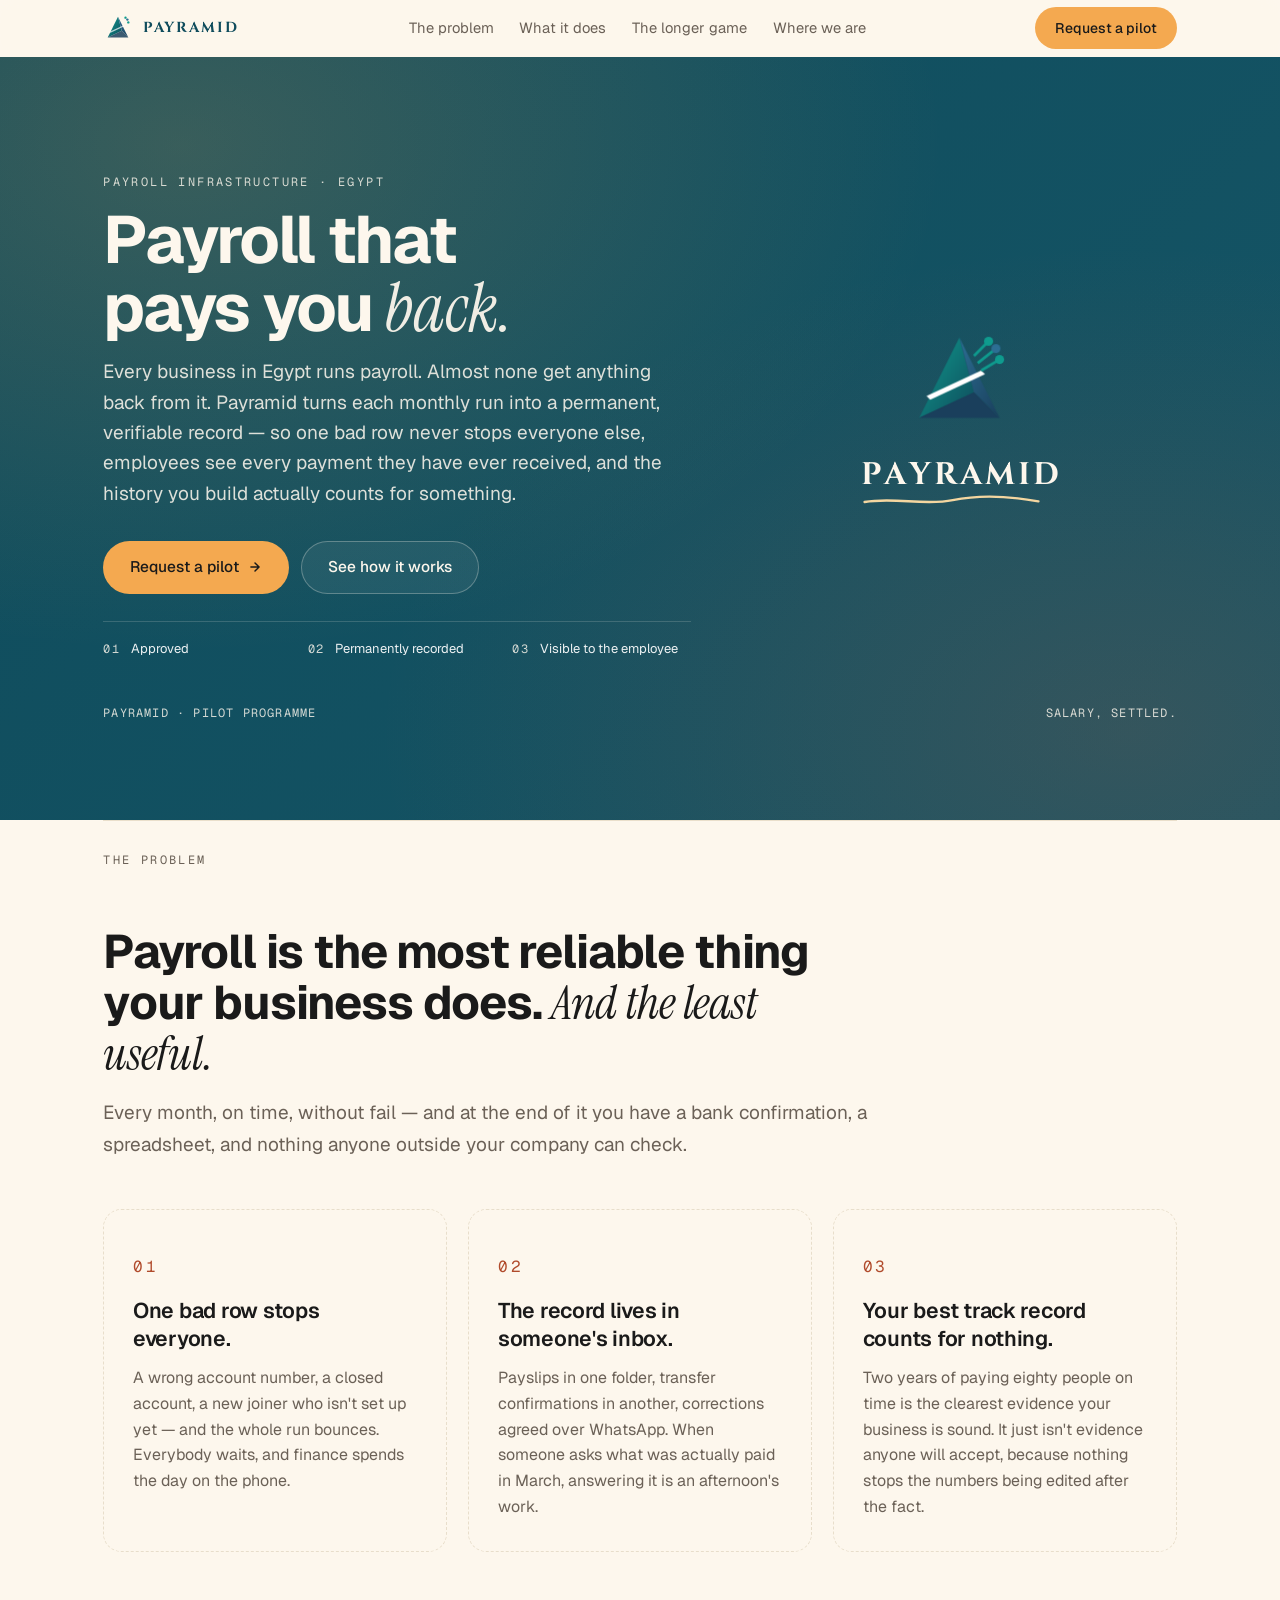
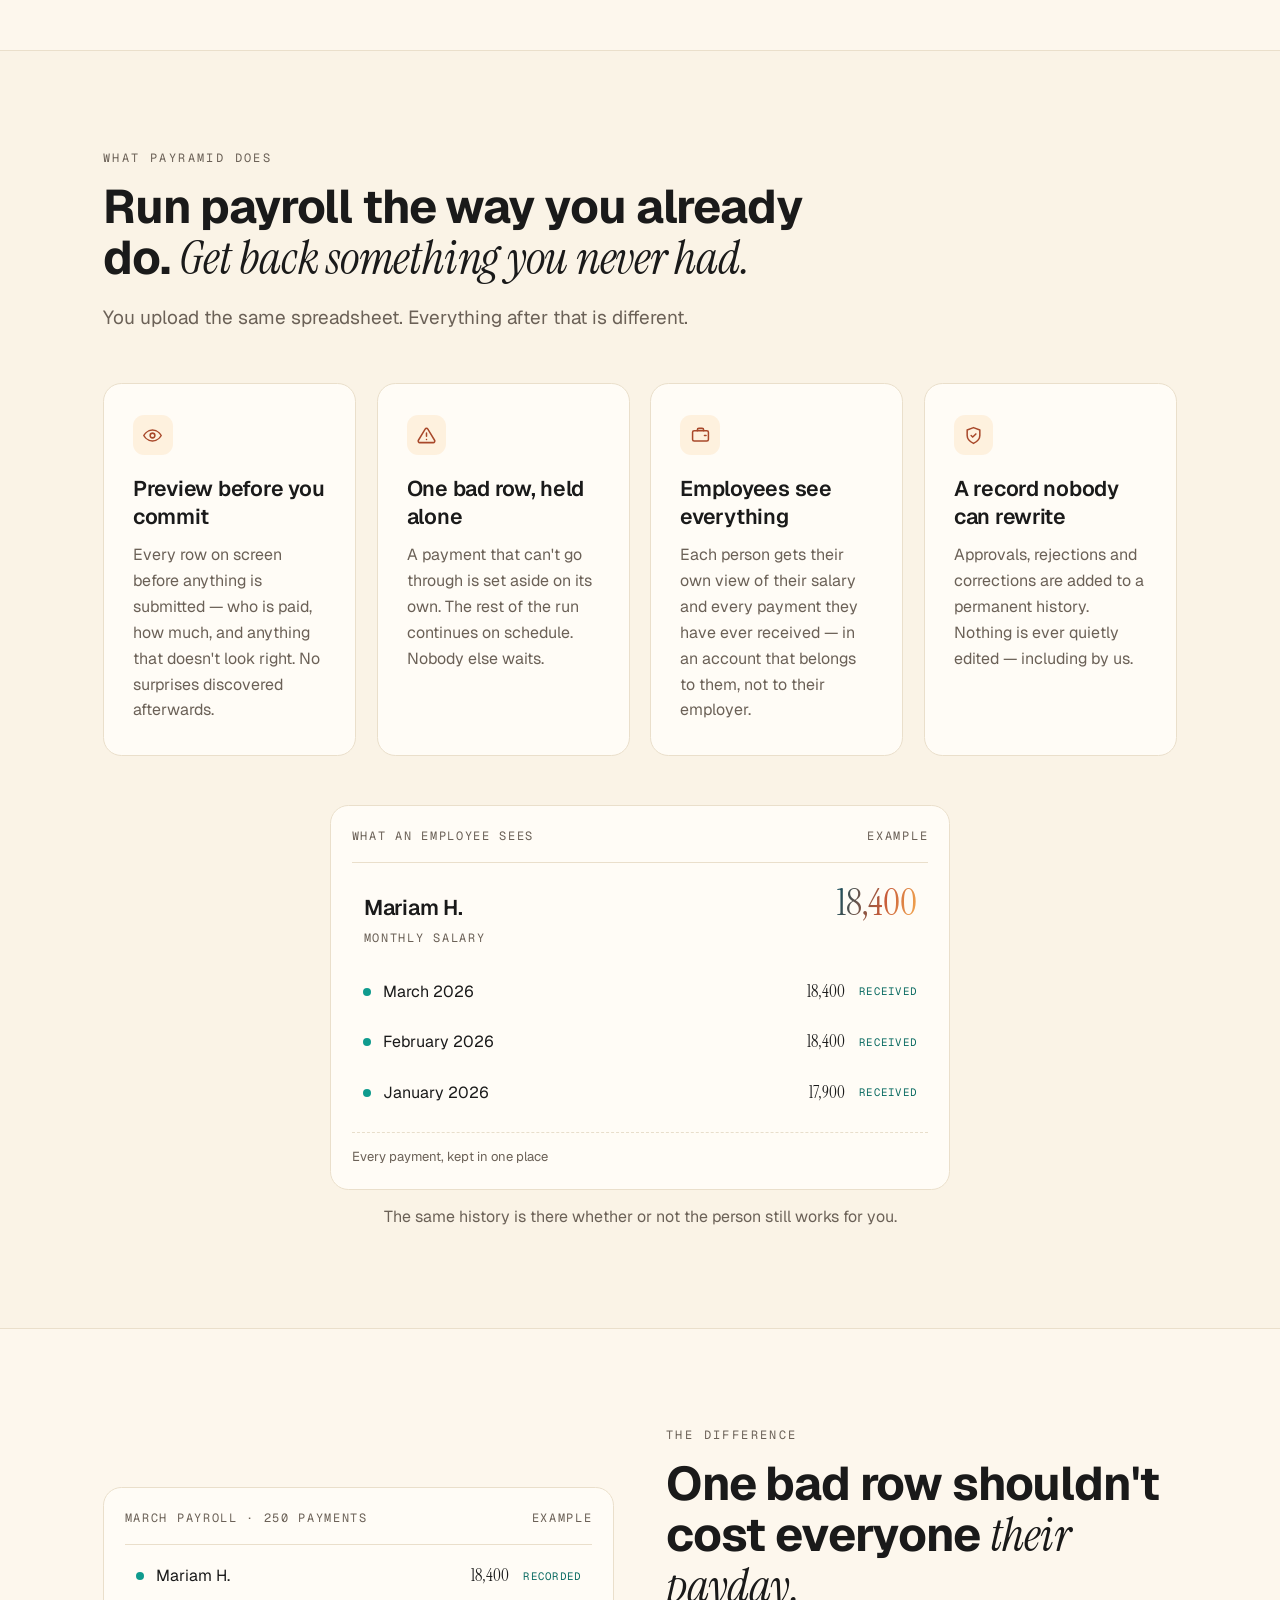
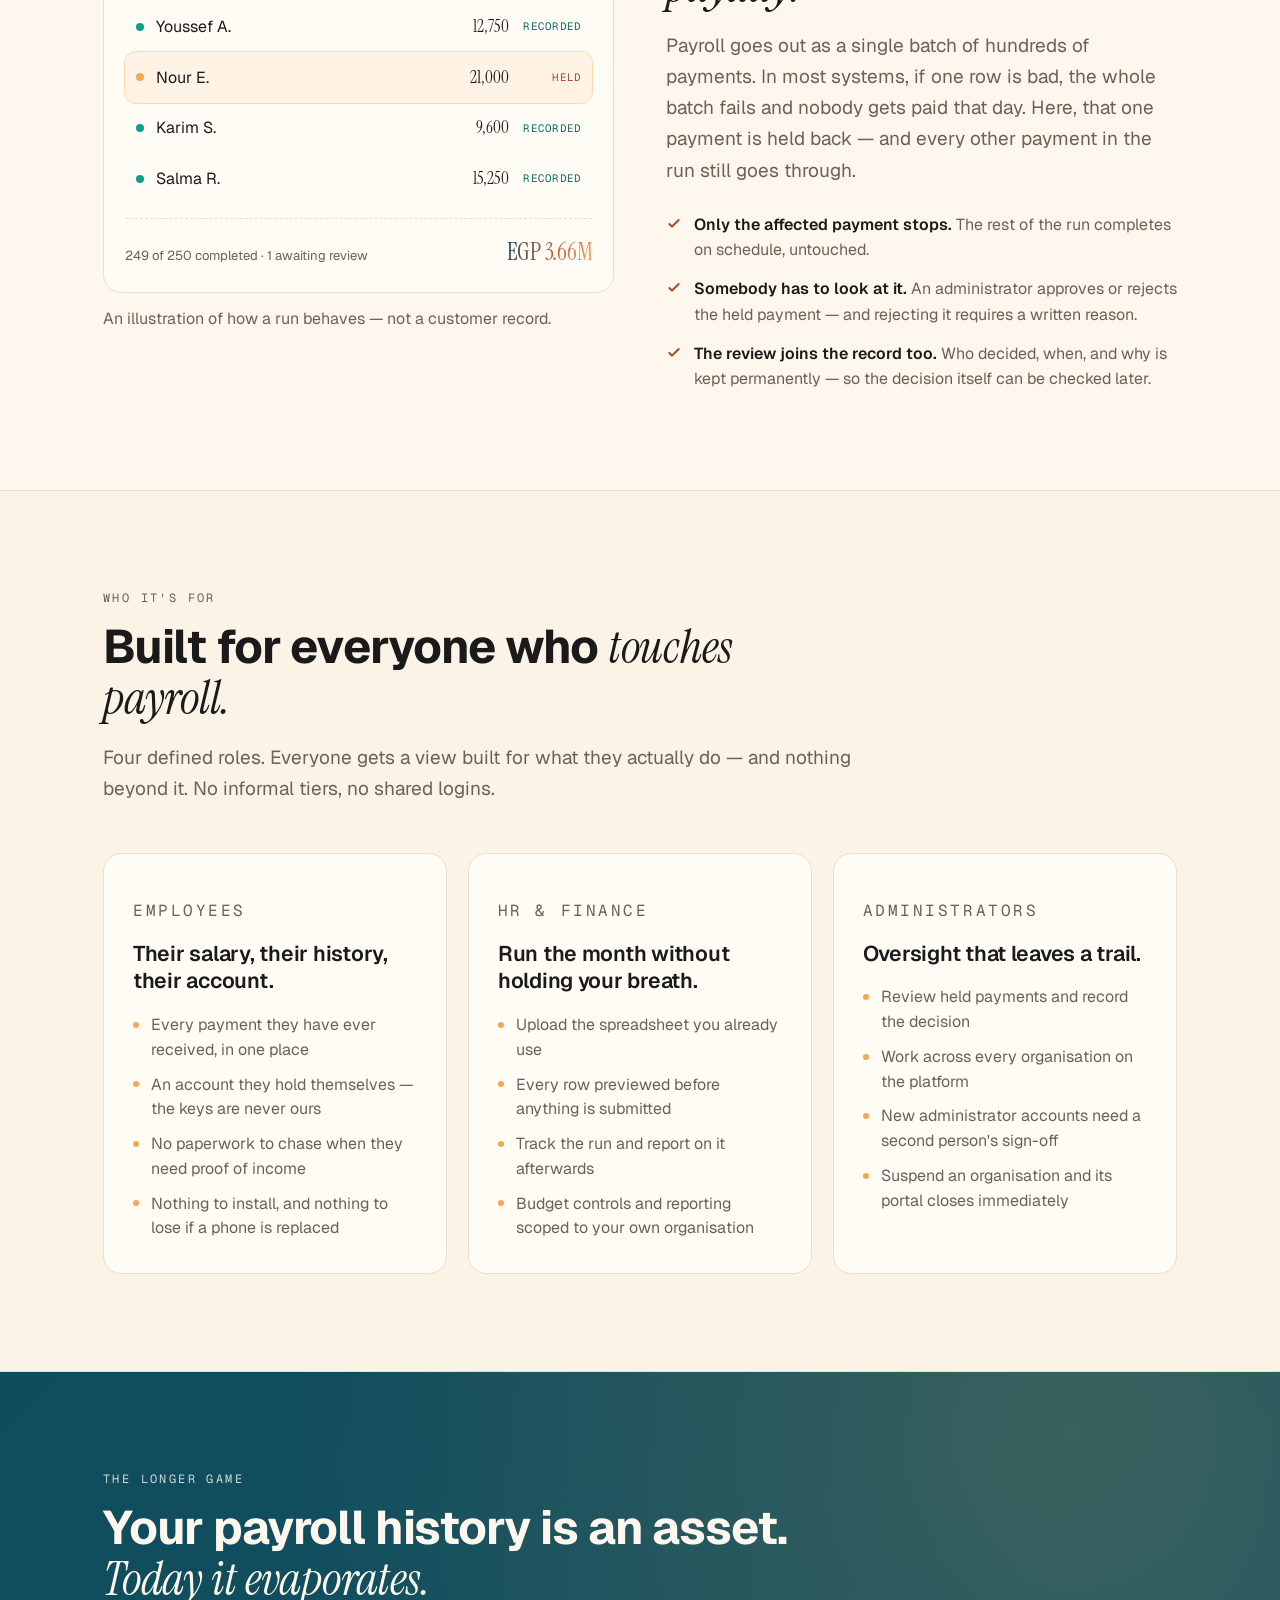
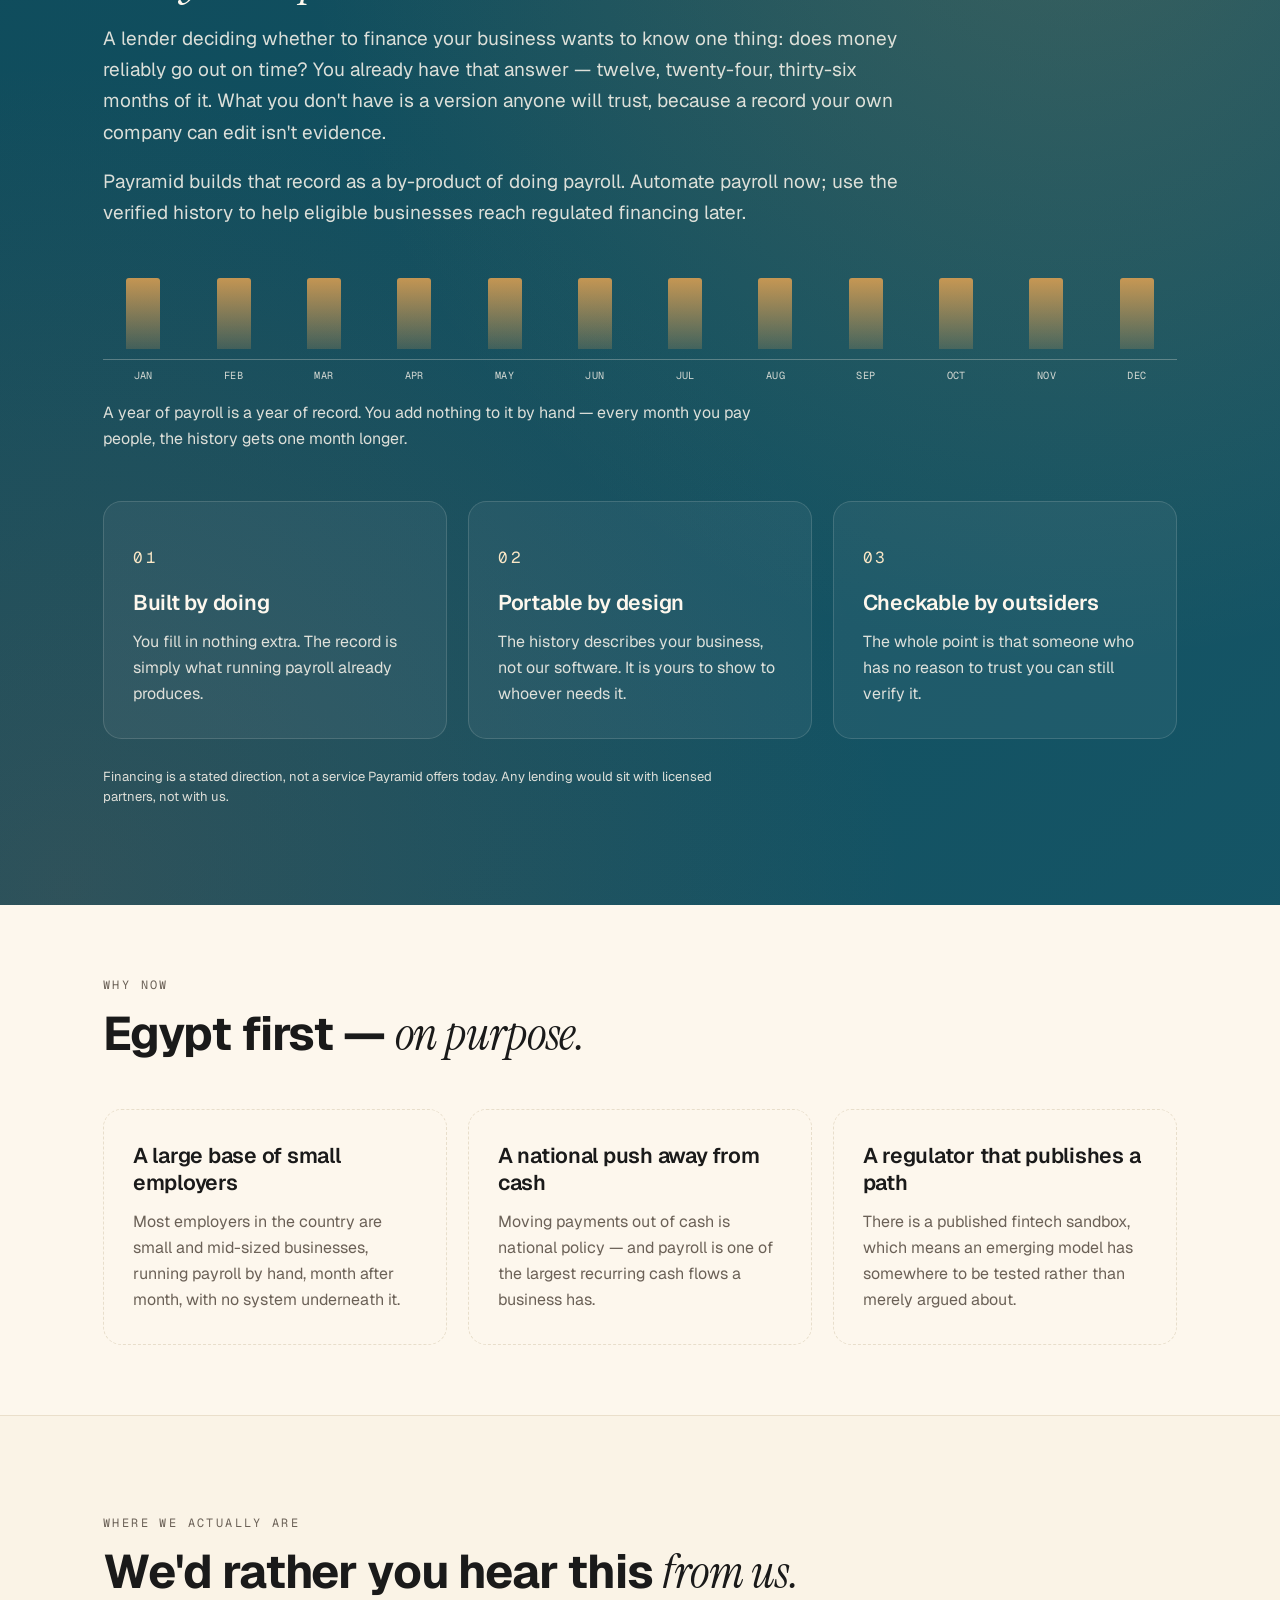
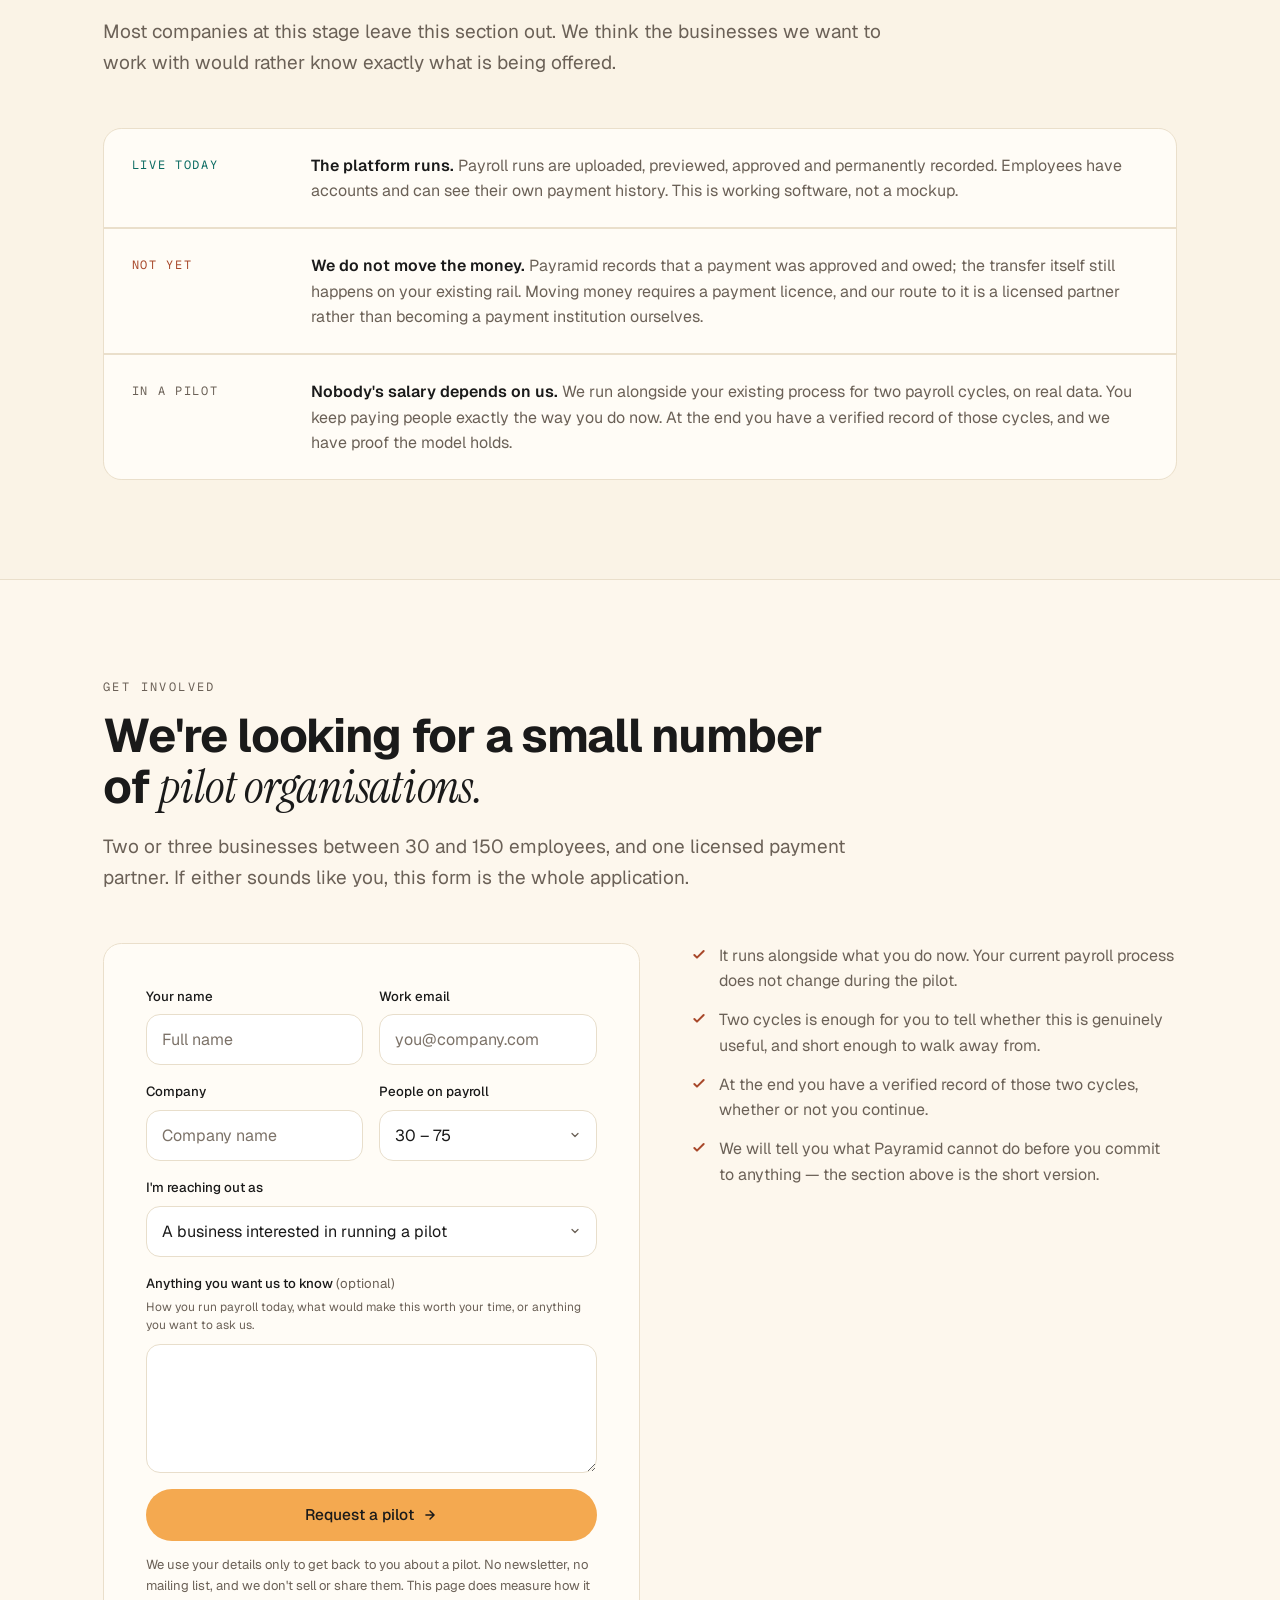
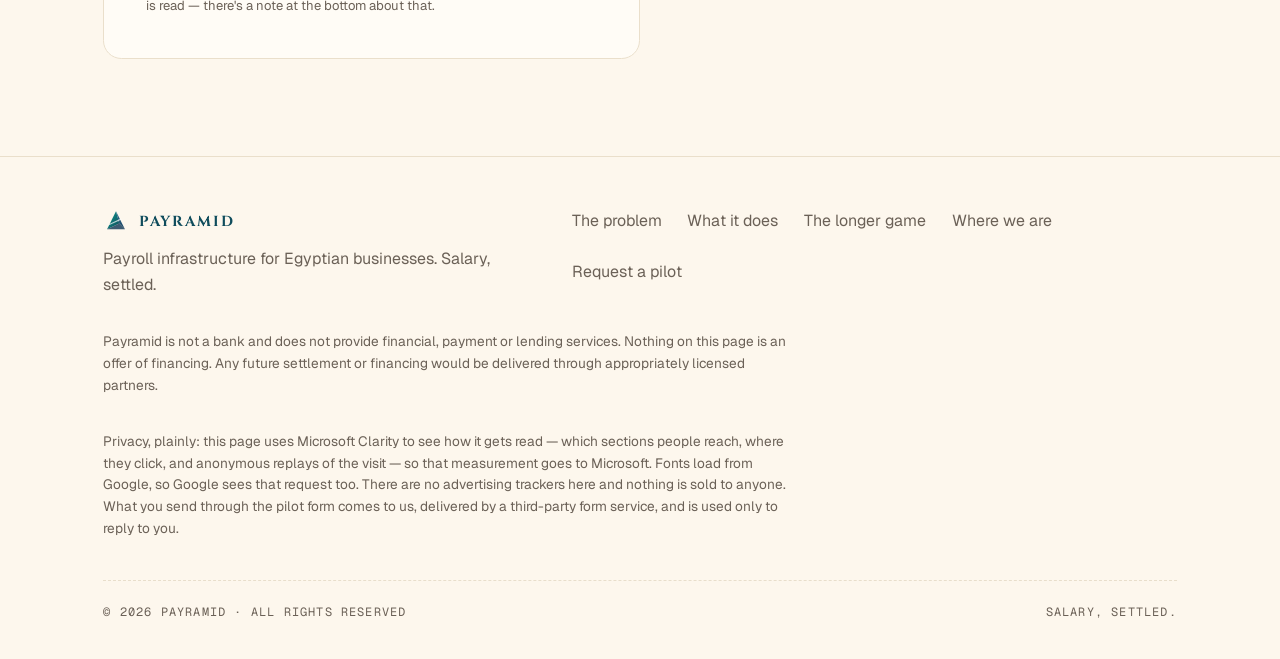
==== index.html @ 7dfb06be "Add landing page Nine sections: the problem payroll leaves behind, what the platform does, the held-" ====
<!doctype html>
<html lang="en">
  <head>
    <meta charset="utf-8" />
    <meta name="viewport" content="width=device-width, initial-scale=1" />
    <title>Payramid — Payroll that pays you back</title>
    <meta
      name="description"
      content="Payramid turns your monthly payroll run into a permanent, verifiable record. One bad row never stops the rest of the run, employees see every payment they have ever received, and the history you build belongs to your business."
    />
    <link rel="canonical" href="https://payramid.github.io/" />
    <meta name="theme-color" content="#0F4C5C" />
    <meta name="referrer" content="strict-origin-when-cross-origin" />

    <!-- Social -->
    <meta property="og:type" content="website" />
    <meta property="og:site_name" content="Payramid" />
    <meta property="og:title" content="Payramid — Payroll that pays you back" />
    <meta
      property="og:description"
      content="Every business runs payroll. Almost none get anything back from it. Payramid turns each monthly run into a permanent, verifiable record."
    />
    <meta property="og:url" content="https://payramid.github.io/" />
    <meta property="og:image" content="https://payramid.github.io/assets/og.png" />
    <meta property="og:image:width" content="1200" />
    <meta property="og:image:height" content="630" />
    <meta name="twitter:card" content="summary_large_image" />
    <meta name="twitter:title" content="Payramid — Payroll that pays you back" />
    <meta
      name="twitter:description"
      content="Every business runs payroll. Almost none get anything back from it. Payramid turns each monthly run into a permanent, verifiable record."
    />
    <meta name="twitter:image" content="https://payramid.github.io/assets/og.png" />

    <link rel="icon" type="image/svg+xml" href="/assets/favicon.svg" />
    <link rel="apple-touch-icon" href="/assets/favicon.svg" />

    <!-- Only the weights the stylesheet actually asks for: Cinzel 700,
         Geist 400/500/600/700, Geist Mono 400, Instrument Serif upright +
         italic. Anything added to styles.css must be added here too or it
         falls back to the system stack. -->
    <link rel="preconnect" href="https://fonts.googleapis.com" />
    <link rel="preconnect" href="https://fonts.gstatic.com" crossorigin />
    <link
      rel="preload"
      as="style"
      href="https://fonts.googleapis.com/css2?family=Cinzel:wght@700&family=Geist:wght@400;500;600;700&family=Geist+Mono:wght@400&family=Instrument+Serif:ital@0;1&display=swap"
    />
    <link
      href="https://fonts.googleapis.com/css2?family=Cinzel:wght@700&family=Geist:wght@400;500;600;700&family=Geist+Mono:wght@400&family=Instrument+Serif:ital@0;1&display=swap"
      rel="stylesheet"
    />
    <link rel="stylesheet" href="/assets/styles.css?v=3" />

    <!-- Arms the scroll-reveal hidden state before first paint. If site.js
         never signals that it is running, this takes the class off again so
         no section can ever be left invisible. -->
    <script>
      (function (d) {
        var r = d.documentElement;
        r.className += (r.className ? " " : "") + "pm-js";
        setTimeout(function () {
          if (r.className.indexOf("pm-ready") === -1) {
            r.className = r.className.replace(/(^|\s)pm-js(\s|$)/, "$1");
          }
        }, 2000);
      })(document);
    </script>

    <!-- Microsoft Clarity — impressions, unique visitors, scroll depth, heatmaps -->
    <script type="text/javascript">
      (function (c, l, a, r, i, t, y) {
        c[a] =
          c[a] ||
          function () {
            (c[a].q = c[a].q || []).push(arguments);
          };
        t = l.createElement(r);
        t.async = 1;
        t.src = "https://www.clarity.ms/tag/" + i;
        y = l.getElementsByTagName(r)[0];
        y.parentNode.insertBefore(t, y);
      })(window, document, "clarity", "script", "was4x3fm8x");
    </script>

    <!-- Organization only. Name, URL, logo, description — nothing else.
         No founding date, no headcount, no ratings, no offers: every field
         here has to be something we can stand behind in public. -->
    <script type="application/ld+json">
      {
        "@context": "https://schema.org",
        "@type": "Organization",
        "name": "Payramid",
        "url": "https://payramid.github.io/",
        "logo": "https://payramid.github.io/assets/og.png",
        "description": "Payramid turns a company's monthly payroll run into a permanent, verifiable record. One bad row never stops the rest of the run, and employees can see every payment they have ever received."
      }
    </script>
  </head>

  <body>
    <a class="skip-link" href="#top">Skip to content</a>

    <!-- ══ Nav ══════════════════════════════════════════════════════════════ -->
    <header class="nav" id="nav">
      <div class="wrap nav__inner">
        <a class="brand" href="#top" aria-label="Payramid — home">
          <svg width="30" height="30" viewBox="0 0 64 64" fill="none" aria-hidden="true">
            <defs>
              <linearGradient id="navG" x1="0" y1="0" x2="1" y2="1">
                <stop offset="0%" stop-color="#0F9B8E" /><stop offset="100%" stop-color="#0F4C5C" />
              </linearGradient>
              <linearGradient id="navB" x1="0" y1="0" x2="1" y2="1">
                <stop offset="0%" stop-color="#2C6E93" /><stop offset="100%" stop-color="#1A3F5C" />
              </linearGradient>
            </defs>
            <polygon points="32,8 10,52 40,38" fill="url(#navG)" />
            <polygon points="32,8 54,52 40,38" fill="url(#navB)" />
            <polygon points="10,52 54,52 40,38" fill="#1A3F5C" opacity="0.85" />
            <polygon points="16,42 46,28 44,26 14,40" fill="white" opacity="0.7" />
            <circle cx="48" cy="10" r="2.5" fill="#0F9B8E" />
            <circle cx="52" cy="14" r="2.5" fill="#2C6E93" />
            <circle cx="54" cy="20" r="2.5" fill="#0F9B8E" />
          </svg>
          <span class="brand__word">PAYRAMID</span>
        </a>

        <!-- Two copies of the section links: the inline rail from 900px up,
             and the disclosure below it. Exactly one is ever displayed, so
             only one is ever in the accessibility tree. Keep them in sync. -->
        <nav class="nav__links" aria-label="Primary">
          <a href="#problem">The problem</a>
          <a href="#how">What it does</a>
          <a href="#record">The longer game</a>
          <a href="#status">Where we are</a>
        </nav>

        <div class="nav__cta">
          <a class="btn btn--primary btn--sm pm-press" href="#pilot">Request a pilot</a>

          <details class="nav__menu" id="nav-menu">
            <summary class="nav__menu-btn">
              <span class="nav__bars" aria-hidden="true"><i></i><i></i></span>
              <span class="nav__menu-label">Menu</span>
            </summary>
            <nav class="nav__panel" aria-label="Primary">
              <a href="#problem">The problem</a>
              <a href="#how">What it does</a>
              <a href="#record">The longer game</a>
              <a href="#status">Where we are</a>
            </nav>
          </details>
        </div>
      </div>
    </header>

    <main id="top">
      <!-- ══ Hero ═══════════════════════════════════════════════════════════ -->
      <section class="hero pm-gradient-move">
        <div class="wrap">
          <div class="hero__inner">
            <div>
              <p class="kicker kicker--light">Payroll infrastructure · Egypt</p>
              <h1>Payroll that pays&nbsp;you <span class="em-serif">back.</span></h1>
              <!-- Two versions of the same claim: the short one on phones,
                   the full one from 700px up. Edit both together. -->
              <p class="hero__sub">
                Every business in Egypt runs payroll. Almost none get anything back from it.
                <span class="u-sm">Payramid turns each monthly run into a permanent, verifiable record.</span>
                <span class="u-lg">Payramid turns each monthly run into a permanent, verifiable record — so one bad row
                never stops everyone else, employees see every payment they have ever received, and
                the history you build actually counts for something.</span>
              </p>
              <div class="btn-row">
                <a class="btn btn--primary pm-press" href="#pilot">
                  Request a pilot
                  <svg width="14" height="14" viewBox="0 0 24 24" fill="none" stroke="currentColor" stroke-width="2.5" stroke-linecap="round" stroke-linejoin="round" aria-hidden="true"><path d="M5 12h14M12 5l7 7-7 7" /></svg>
                </a>
                <a class="btn btn--ghost-light pm-press" href="#how">See how it works</a>
              </div>

              <div class="pipeline">
                <div class="pipeline__item"><span class="pipeline__k">01</span><span class="pipeline__v">Approved</span></div>
                <div class="pipeline__item"><span class="pipeline__k">02</span><span class="pipeline__v">Permanently recorded</span></div>
                <div class="pipeline__item"><span class="pipeline__k">03</span><span class="pipeline__v">Visible to the employee</span></div>
              </div>
            </div>

            <!-- brand build: the logo assembles, PAYRAMID rises, scribble draws -->
            <div class="hero__build">
              <div class="pyramid-build">
                <svg width="150" height="150" viewBox="0 0 64 64" fill="none" aria-hidden="true">
                  <defs>
                    <linearGradient id="pyG-anim" x1="0" y1="0" x2="1" y2="1">
                      <stop offset="0%" stop-color="#0F9B8E" /><stop offset="100%" stop-color="#0F4C5C" />
                    </linearGradient>
                    <linearGradient id="pyB-anim" x1="0" y1="0" x2="1" y2="1">
                      <stop offset="0%" stop-color="#2C6E93" /><stop offset="100%" stop-color="#1A3F5C" />
                    </linearGradient>
                  </defs>
                  <polygon class="pm-logo-piece" style="animation-delay: 140ms" points="32,8 10,52 40,38" fill="url(#pyG-anim)" />
                  <polygon class="pm-logo-piece" style="animation-delay: 250ms" points="32,8 54,52 40,38" fill="url(#pyB-anim)" />
                  <polygon class="pm-logo-piece" style="animation-delay: 0ms" points="10,52 54,52 40,38" fill="#1A3F5C" opacity="0.85" />
                  <polygon class="pm-logo-piece" style="animation-delay: 380ms" points="16,42 46,28 44,26 14,40" fill="white" opacity="0.7" />
                  <line class="pm-logo-piece" style="animation-delay: 500ms" x1="40" y1="18" x2="48" y2="10" stroke="#0F9B8E" stroke-width="1.5" />
                  <line class="pm-logo-piece" style="animation-delay: 560ms" x1="42" y1="22" x2="52" y2="14" stroke="#0F9B8E" stroke-width="1.5" />
                  <line class="pm-logo-piece" style="animation-delay: 620ms" x1="44" y1="26" x2="54" y2="20" stroke="#0F9B8E" stroke-width="1.5" />
                  <circle class="pm-logo-piece" style="animation-delay: 700ms" cx="48" cy="10" r="2.5" fill="#0F9B8E" />
                  <circle class="pm-logo-piece" style="animation-delay: 760ms" cx="52" cy="14" r="2.5" fill="#2C6E93" />
                  <circle class="pm-logo-piece" style="animation-delay: 820ms" cx="54" cy="20" r="2.5" fill="#0F9B8E" />
                </svg>

                <div>
                  <div class="pyramid-build__word" aria-label="Payramid">
                    <span class="pm-letter" style="animation-delay: 1000ms" aria-hidden="true">P</span>
                    <span class="pm-letter" style="animation-delay: 1070ms" aria-hidden="true">A</span>
                    <span class="pm-letter" style="animation-delay: 1140ms" aria-hidden="true">Y</span>
                    <span class="pm-letter" style="animation-delay: 1210ms" aria-hidden="true">R</span>
                    <span class="pm-letter" style="animation-delay: 1280ms" aria-hidden="true">A</span>
                    <span class="pm-letter" style="animation-delay: 1350ms" aria-hidden="true">M</span>
                    <span class="pm-letter" style="animation-delay: 1420ms" aria-hidden="true">I</span>
                    <span class="pm-letter" style="animation-delay: 1490ms" aria-hidden="true">D</span>
                  </div>
                  <svg class="pm-rule" width="232" height="20" viewBox="0 0 300 20" fill="none" aria-hidden="true">
                    <path class="pm-scribble" pathLength="1" style="animation-delay: 1680ms"
                      d="M6 12 C 56 3, 104 19, 152 9 S 250 3, 294 11"
                      stroke="#F4D6A0" stroke-width="4" stroke-linecap="round" />
                  </svg>
                </div>
              </div>
            </div>
          </div>

          <div class="hero__foot">
            <span>PAYRAMID · PILOT PROGRAMME</span>
            <span>SALARY, SETTLED.</span>
          </div>
        </div>
      </section>

      <!-- ══ Problem ════════════════════════════════════════════════════════ -->
      <section class="section section--lead" id="problem">
        <div class="wrap">
          <!-- The band that is always left showing under the hero: a rule,
               the label, and a cue. Fixed height, so the headline below it
               is never sliced by the fold at any viewport height. -->
          <div class="section-lead">
            <p class="kicker">The problem</p>
            <span class="section-lead__cue" aria-hidden="true">
              <svg width="18" height="18" viewBox="0 0 24 24" fill="none" stroke="currentColor" stroke-width="2" stroke-linecap="round" stroke-linejoin="round"><path d="M6 9l6 6 6-6" /></svg>
            </span>
          </div>

          <div class="section-head pm-reveal">
            <h2 class="h2">
              Payroll is the most reliable thing your business does.
              <span class="em-serif">And the least useful.</span>
            </h2>
            <p class="lede">
              Every month, on time, without fail — and at the end of it you have a bank
              confirmation, a spreadsheet, and nothing anyone outside your company can check.
            </p>
          </div>

          <div class="grid grid--3 pm-stagger">
            <article class="card card--problem" style="--pm-i: 0">
              <p class="card__num">01</p>
              <h3 class="h3">One bad row stops everyone.</h3>
              <p>
                A wrong account number, a closed account, a new joiner who isn't set up yet — and
                the whole run bounces. Everybody waits, and finance spends the day on the phone.
              </p>
            </article>
            <article class="card card--problem" style="--pm-i: 1">
              <p class="card__num">02</p>
              <h3 class="h3">The record lives in someone's inbox.</h3>
              <p>
                Payslips in one folder, transfer confirmations in another, corrections agreed over
                WhatsApp. When someone asks what was actually paid in March, answering it is an
                afternoon's work.
              </p>
            </article>
            <article class="card card--problem" style="--pm-i: 2">
              <p class="card__num">03</p>
              <h3 class="h3">Your best track record counts for nothing.</h3>
              <p>
                Two years of paying eighty people on time is the clearest evidence your business is
                sound. It just isn't evidence anyone will accept, because nothing stops the numbers
                being edited after the fact.
              </p>
            </article>
          </div>
        </div>
      </section>

      <!-- ══ What it does ═══════════════════════════════════════════════════ -->
      <section class="section section--tint" id="how">
        <div class="wrap">
          <div class="section-head pm-reveal">
            <p class="kicker">What Payramid does</p>
            <h2 class="h2">Run payroll the way you already do. <span class="em-serif">Get back something you never had.</span></h2>
            <p class="lede">You upload the same spreadsheet. Everything after that is different.</p>
          </div>

          <div class="grid grid--4 pm-stagger">
            <article class="card pm-lift" style="--pm-i: 0">
              <div class="icon-badge" aria-hidden="true">
                <svg width="19" height="19" viewBox="0 0 24 24" fill="none" stroke="currentColor" stroke-width="1.9" stroke-linecap="round" stroke-linejoin="round"><path d="M1 12s4-7 11-7 11 7 11 7-4 7-11 7-11-7-11-7z"/><circle cx="12" cy="12" r="3"/></svg>
              </div>
              <h3 class="h3">Preview before you commit</h3>
              <p>
                Every row on screen before anything is submitted — who is paid, how much, and
                anything that doesn't look right. No surprises discovered afterwards.
              </p>
            </article>

            <article class="card pm-lift" style="--pm-i: 1">
              <div class="icon-badge" aria-hidden="true">
                <svg width="19" height="19" viewBox="0 0 24 24" fill="none" stroke="currentColor" stroke-width="1.9" stroke-linecap="round" stroke-linejoin="round"><path d="M12 9v4M12 17h.01"/><path d="M10.3 3.9 1.8 18a2 2 0 0 0 1.7 3h17a2 2 0 0 0 1.7-3L13.7 3.9a2 2 0 0 0-3.4 0z"/></svg>
              </div>
              <h3 class="h3">One bad row, held alone</h3>
              <p>
                A payment that can't go through is set aside on its own. The rest of the run
                continues on schedule. Nobody else waits.
              </p>
            </article>

            <article class="card pm-lift" style="--pm-i: 2">
              <div class="icon-badge" aria-hidden="true">
                <svg width="19" height="19" viewBox="0 0 24 24" fill="none" stroke="currentColor" stroke-width="1.9" stroke-linecap="round" stroke-linejoin="round"><path d="M20 6H4a2 2 0 0 0-2 2v9a2 2 0 0 0 2 2h16a2 2 0 0 0 2-2V8a2 2 0 0 0-2-2z"/><path d="M16 6V5a2 2 0 0 0-2-2h-4a2 2 0 0 0-2 2v1"/><path d="M17 12h2"/></svg>
              </div>
              <h3 class="h3">Employees see everything</h3>
              <p>
                Each person gets their own view of their salary and every payment they have ever
                received — in an account that belongs to them, not to their employer.
              </p>
            </article>

            <article class="card pm-lift" style="--pm-i: 3">
              <div class="icon-badge" aria-hidden="true">
                <svg width="19" height="19" viewBox="0 0 24 24" fill="none" stroke="currentColor" stroke-width="1.9" stroke-linecap="round" stroke-linejoin="round"><path d="M12 22s8-4 8-10V5l-8-3-8 3v7c0 6 8 10 8 10z"/><path d="M9 12l2 2 4-4"/></svg>
              </div>
              <h3 class="h3">A record nobody can rewrite</h3>
              <p>
                Approvals, rejections and corrections are added to a permanent history. Nothing is
                ever quietly edited — including by us.
              </p>
            </article>
          </div>

          <!-- Hand-built illustration of the employee's own view. Sample
               names and figures — history only, no balance, no transfers. -->
          <div class="moment pm-reveal">
            <div class="batch">
              <div class="batch__head">
                <span>What an employee sees</span>
                <span>Example</span>
              </div>
              <div class="emp">
                <div>
                  <p class="emp__name">Mariam H.</p>
                  <p class="emp__label">Monthly salary</p>
                </div>
                <p class="emp__amt font-money gradient-num">18,400</p>
              </div>
              <div class="row">
                <div class="row__who"><span class="row__dot"></span><span class="row__name">March 2026</span></div>
                <span class="row__amt">18,400</span><span class="row__tag">Received</span>
              </div>
              <div class="row">
                <div class="row__who"><span class="row__dot"></span><span class="row__name">February 2026</span></div>
                <span class="row__amt">18,400</span><span class="row__tag">Received</span>
              </div>
              <div class="row">
                <div class="row__who"><span class="row__dot"></span><span class="row__name">January 2026</span></div>
                <span class="row__amt">17,900</span><span class="row__tag">Received</span>
              </div>
              <div class="batch__foot">
                <span>Every payment, kept in one place</span>
              </div>
            </div>
            <p class="moment__cap">
              The same history is there whether or not the person still works for you.
            </p>
          </div>
        </div>
      </section>

      <!-- ══ The difference: one bad row ════════════════════════════════════ -->
      <section class="section" id="held">
        <div class="wrap split split--held">
          <div class="pm-reveal">
            <!-- Illustration, with sample names and figures. The rows settle
                 in order and then one is pulled out and held — the motion is
                 the argument the section makes. -->
            <div class="batch batch--sequence">
              <div class="batch__head">
                <span>March payroll · 250 payments</span>
                <span>Example</span>
              </div>
              <div class="row" style="--pm-i: 0">
                <div class="row__who"><span class="row__dot"></span><span class="row__name">Mariam H.</span></div>
                <span class="row__amt">18,400</span><span class="row__tag">Recorded</span>
              </div>
              <div class="row" style="--pm-i: 1">
                <div class="row__who"><span class="row__dot"></span><span class="row__name">Youssef A.</span></div>
                <span class="row__amt">12,750</span><span class="row__tag">Recorded</span>
              </div>
              <div class="row row--held" style="--pm-i: 2">
                <div class="row__who"><span class="row__dot pm-pulse"></span><span class="row__name">Nour E.</span></div>
                <span class="row__amt">21,000</span>
                <span class="row__tag row__tag--swap">
                  <span class="row__tag-a" aria-hidden="true">Recorded</span>
                  <span class="row__tag-b">Held</span>
                </span>
              </div>
              <div class="row" style="--pm-i: 3">
                <div class="row__who"><span class="row__dot"></span><span class="row__name">Karim S.</span></div>
                <span class="row__amt">9,600</span><span class="row__tag">Recorded</span>
              </div>
              <div class="row" style="--pm-i: 4">
                <div class="row__who"><span class="row__dot"></span><span class="row__name">Salma R.</span></div>
                <span class="row__amt">15,250</span><span class="row__tag">Recorded</span>
              </div>
              <div class="batch__foot">
                <span>249 of 250 completed · 1 awaiting review</span>
                <span class="batch__total font-money gradient-num" data-countup="4180000" data-prefix="EGP&nbsp;">EGP&nbsp;4.18M</span>
              </div>
            </div>
            <p class="batch__cap">An illustration of how a run behaves — not a customer record.</p>
          </div>

          <div class="pm-reveal">
            <p class="kicker">The difference</p>
            <h2 class="h2">One bad row shouldn't cost everyone <span class="em-serif">their payday.</span></h2>
            <p class="lede">
              Payroll goes out as a single batch of hundreds of payments. In most systems, if one
              row is bad, the whole batch fails and nobody gets paid that day. Here, that one
              payment is held back — and every other payment in the run still goes through.
            </p>
            <ul class="checklist">
              <li>
                <svg width="16" height="16" viewBox="0 0 24 24" fill="none" stroke="currentColor" stroke-width="3" stroke-linecap="round" stroke-linejoin="round"><path d="M5 12l4 4L19 6"/></svg>
                <span><strong>Only the affected payment stops.</strong> The rest of the run completes on schedule, untouched.</span>
              </li>
              <li>
                <svg width="16" height="16" viewBox="0 0 24 24" fill="none" stroke="currentColor" stroke-width="3" stroke-linecap="round" stroke-linejoin="round"><path d="M5 12l4 4L19 6"/></svg>
                <span><strong>Somebody has to look at it.</strong> An administrator approves or rejects the held payment — and rejecting it requires a written reason.</span>
              </li>
              <li>
                <svg width="16" height="16" viewBox="0 0 24 24" fill="none" stroke="currentColor" stroke-width="3" stroke-linecap="round" stroke-linejoin="round"><path d="M5 12l4 4L19 6"/></svg>
                <span><strong>The review joins the record too.</strong> Who decided, when, and why is kept permanently — so the decision itself can be checked later.</span>
              </li>
            </ul>
          </div>
        </div>
      </section>

      <!-- ══ Who it's for ═══════════════════════════════════════════════════ -->
      <section class="section section--tint" id="who">
        <div class="wrap">
          <div class="section-head pm-reveal">
            <p class="kicker">Who it's for</p>
            <h2 class="h2">Built for everyone who <span class="em-serif">touches payroll.</span></h2>
            <p class="lede">
              Four defined roles. Everyone gets a view built for what they actually do — and nothing
              beyond it. No informal tiers, no shared logins.
            </p>
          </div>

          <div class="grid grid--3 pm-stagger">
            <article class="card role" style="--pm-i: 0">
              <p class="role__tag">Employees</p>
              <h3 class="h3">Their salary, their history, their account.</h3>
              <ul>
                <li>Every payment they have ever received, in one place</li>
                <li>An account they hold themselves — the keys are never ours</li>
                <li>No paperwork to chase when they need proof of income</li>
                <li>Nothing to install, and nothing to lose if a phone is replaced</li>
              </ul>
            </article>

            <article class="card role" style="--pm-i: 1">
              <p class="role__tag">HR &amp; finance</p>
              <h3 class="h3">Run the month without holding your breath.</h3>
              <ul>
                <li>Upload the spreadsheet you already use</li>
                <li>Every row previewed before anything is submitted</li>
                <li>Track the run and report on it afterwards</li>
                <li>Budget controls and reporting scoped to your own organisation</li>
              </ul>
            </article>

            <article class="card role" style="--pm-i: 2">
              <p class="role__tag">Administrators</p>
              <h3 class="h3">Oversight that leaves a trail.</h3>
              <ul>
                <li>Review held payments and record the decision</li>
                <li>Work across every organisation on the platform</li>
                <li>New administrator accounts need a second person's sign-off</li>
                <li>Suspend an organisation and its portal closes immediately</li>
              </ul>
            </article>
          </div>
        </div>
      </section>

      <!-- ══ The longer game ════════════════════════════════════════════════ -->
      <section class="section panel-dark pm-gradient-move" id="record">
        <div class="wrap">
          <div class="section-head pm-reveal">
            <p class="kicker kicker--light">The longer game</p>
            <h2 class="h2">
              Your payroll history is an asset. <span class="em-serif">Today it evaporates.</span>
            </h2>
            <p class="lede">
              A lender deciding whether to finance your business wants to know one thing: does money
              reliably go out on time? You already have that answer — twelve, twenty-four,
              thirty-six months of it. What you don't have is a version anyone will trust, because a
              record your own company can edit isn't evidence.
            </p>
            <p class="lede">
              Payramid builds that record as a by-product of doing payroll. Automate payroll now;
              use the verified history to help eligible businesses reach regulated financing later.
            </p>
          </div>

          <!-- The record, as a motif: one entry a month, added simply by
               running payroll. Illustrative — not a chart of anything. -->
          <div class="ledger">
            <div class="ledger__bars pm-stagger" aria-hidden="true">
              <span class="ledger__bar" style="--pm-i: 0"></span>
              <span class="ledger__bar" style="--pm-i: 1"></span>
              <span class="ledger__bar" style="--pm-i: 2"></span>
              <span class="ledger__bar" style="--pm-i: 3"></span>
              <span class="ledger__bar" style="--pm-i: 4"></span>
              <span class="ledger__bar" style="--pm-i: 5"></span>
              <span class="ledger__bar" style="--pm-i: 6"></span>
              <span class="ledger__bar" style="--pm-i: 7"></span>
              <span class="ledger__bar" style="--pm-i: 8"></span>
              <span class="ledger__bar" style="--pm-i: 9"></span>
              <span class="ledger__bar" style="--pm-i: 10"></span>
              <span class="ledger__bar" style="--pm-i: 11"></span>
            </div>
            <div class="ledger__months" aria-hidden="true">
              <span>JAN</span><span>FEB</span><span>MAR</span><span>APR</span><span>MAY</span><span>JUN</span><span>JUL</span><span>AUG</span><span>SEP</span><span>OCT</span><span>NOV</span><span>DEC</span>
            </div>
            <p class="ledger__cap">
              A year of payroll is a year of record. You add nothing to it by hand — every month you
              pay people, the history gets one month longer.
            </p>
          </div>

          <div class="grid grid--3 pm-stagger">
            <article class="card" style="--pm-i: 0">
              <p class="card__num">01</p>
              <h3 class="h3">Built by doing</h3>
              <p>You fill in nothing extra. The record is simply what running payroll already produces.</p>
            </article>
            <article class="card" style="--pm-i: 1">
              <p class="card__num">02</p>
              <h3 class="h3">Portable by design</h3>
              <p>The history describes your business, not our software. It is yours to show to whoever needs it.</p>
            </article>
            <article class="card" style="--pm-i: 2">
              <p class="card__num">03</p>
              <h3 class="h3">Checkable by outsiders</h3>
              <p>The whole point is that someone who has no reason to trust you can still verify it.</p>
            </article>
          </div>

          <p class="form-note">
            Financing is a stated direction, not a service Payramid offers today. Any lending would
            sit with licensed partners, not with us.
          </p>
        </div>
      </section>

      <!-- ══ Why now ════════════════════════════════════════════════════════ -->
      <section class="section section--tight" id="why">
        <div class="wrap">
          <div class="section-head pm-reveal">
            <p class="kicker">Why now</p>
            <h2 class="h2">Egypt first — <span class="em-serif">on purpose.</span></h2>
          </div>
          <div class="grid grid--3 pm-stagger">
            <article class="card card--problem" style="--pm-i: 0">
              <h3 class="h3">A large base of small employers</h3>
              <p>
                Most employers in the country are small and mid-sized businesses, running payroll by
                hand, month after month, with no system underneath it.
              </p>
            </article>
            <article class="card card--problem" style="--pm-i: 1">
              <h3 class="h3">A national push away from cash</h3>
              <p>
                Moving payments out of cash is national policy — and payroll is one of the largest
                recurring cash flows a business has.
              </p>
            </article>
            <article class="card card--problem" style="--pm-i: 2">
              <h3 class="h3">A regulator that publishes a path</h3>
              <p>
                There is a published fintech sandbox, which means an emerging model has somewhere to
                be tested rather than merely argued about.
              </p>
            </article>
          </div>
        </div>
      </section>

      <!-- ══ Where we are ═══════════════════════════════════════════════════ -->
      <section class="section section--tint" id="status">
        <div class="wrap">
          <div class="section-head pm-reveal">
            <p class="kicker">Where we actually are</p>
            <h2 class="h2">We'd rather you hear this <span class="em-serif">from us.</span></h2>
            <p class="lede">
              Most companies at this stage leave this section out. We think the businesses we want
              to work with would rather know exactly what is being offered.
            </p>
          </div>

          <div class="status pm-reveal">
            <div class="status__row">
              <span class="status__label status__label--live">Live today</span>
              <p>
                <strong>The platform runs.</strong> Payroll runs are uploaded, previewed, approved
                and permanently recorded. Employees have accounts and can see their own payment
                history. This is working software, not a mockup.
              </p>
            </div>
            <div class="status__row">
              <span class="status__label status__label--soon">Not yet</span>
              <p>
                <strong>We do not move the money.</strong> Payramid records that a payment was
                approved and owed; the transfer itself still happens on your existing rail. Moving
                money requires a payment licence, and our route to it is a licensed partner rather
                than becoming a payment institution ourselves.
              </p>
            </div>
            <div class="status__row">
              <span class="status__label status__label--note">In a pilot</span>
              <p>
                <strong>Nobody's salary depends on us.</strong> We run alongside your existing
                process for two payroll cycles, on real data. You keep paying people exactly the way
                you do now. At the end you have a verified record of those cycles, and we have proof
                the model holds.
              </p>
            </div>
          </div>
        </div>
      </section>

      <!-- ══ Pilot ══════════════════════════════════════════════════════════ -->
      <section class="section" id="pilot">
        <div class="wrap">
          <div class="section-head pm-reveal">
            <p class="kicker">Get involved</p>
            <h2 class="h2">We're looking for a small number of <span class="em-serif">pilot organisations.</span></h2>
            <p class="lede">
              Two or three businesses between 30 and 150 employees, and one licensed payment
              partner. If either sounds like you, this form is the whole application.
            </p>
          </div>

          <div class="split split--form">
            <div class="form-card pm-reveal">
              <!-- The action here is what a browser with JavaScript turned off
                   posts to, so it has to carry the real endpoint. site.js
                   overwrites it from FORM_ENDPOINT on load and takes over the
                   submit — so the endpoint has to be set in BOTH places before
                   publishing. `novalidate` is deliberately absent: without JS
                   the browser's own validation is the only one there is, and
                   site.js switches it off for itself so it can word the errors. -->
              <form
                id="pilot-form"
                method="POST"
                action="https://formspree.io/f/REPLACE_WITH_FORM_ID"
              >
                <!-- Spam control, both halves free. `_gotcha` is the form
                     service's own honeypot; anything that fills it in is not a
                     person. `submitted_at` is stamped on load so site.js can
                     refuse a submission that arrived faster than a human could
                     type one. Neither is reachable by keyboard or screen reader. -->
                <div class="hp" aria-hidden="true">
                  <label for="f-gotcha">Leave this field empty</label>
                  <input id="f-gotcha" type="text" name="_gotcha" tabindex="-1" autocomplete="off" />
                </div>
                <input type="hidden" name="submitted_at" id="f-ts" value="" />
                <input type="hidden" name="_subject" value="Pilot request from payramid.github.io" />

                <div class="field-row">
                  <div class="field">
                    <label for="f-name">Your name</label>
                    <input id="f-name" name="name" type="text" autocomplete="name" placeholder="Full name" required />
                  </div>
                  <div class="field">
                    <label for="f-email">Work email</label>
                    <input id="f-email" name="email" type="email" autocomplete="email" inputmode="email" spellcheck="false" placeholder="you@company.com" required />
                  </div>
                </div>

                <div class="field-row">
                  <div class="field">
                    <label for="f-company">Company</label>
                    <input id="f-company" name="company" type="text" autocomplete="organization" placeholder="Company name" required />
                  </div>
                  <div class="field">
                    <label for="f-size">People on payroll</label>
                    <select id="f-size" name="headcount">
                      <option value="1-29">1 – 29</option>
                      <option value="30-75" selected>30 – 75</option>
                      <option value="76-150">76 – 150</option>
                      <option value="150+">150 +</option>
                      <option value="n/a">Not applicable</option>
                    </select>
                  </div>
                </div>

                <div class="field">
                  <label for="f-role">I'm reaching out as</label>
                  <select id="f-role" name="reaching_out_as">
                    <option value="pilot-sme">A business interested in running a pilot</option>
                    <option value="payment-partner">A licensed payment provider</option>
                    <option value="investor">An investor</option>
                    <option value="other">Something else</option>
                  </select>
                </div>

                <div class="field">
                  <label for="f-msg">Anything you want us to know <span class="field__opt">(optional)</span></label>
                  <p class="field__hint" id="f-msg-hint">
                    How you run payroll today, what would make this worth your time, or anything you
                    want to ask us.
                  </p>
                  <textarea id="f-msg" name="message" rows="4" aria-describedby="f-msg-hint"></textarea>
                </div>

                <button class="btn btn--primary pm-press" type="submit" id="f-submit" style="width: 100%">
                  Request a pilot
                  <svg width="14" height="14" viewBox="0 0 24 24" fill="none" stroke="currentColor" stroke-width="2.5" stroke-linecap="round" stroke-linejoin="round" aria-hidden="true"><path d="M5 12h14M12 5l7 7-7 7" /></svg>
                </button>

                <!-- Kept in the layout at all times, empty and zero-height, so
                     assistive tech has the live region already when the first
                     message lands. A region that starts display:none does not
                     reliably announce the update that reveals it. -->
                <div class="form-status" id="f-status" role="status" aria-live="polite" aria-atomic="true"></div>

                <p class="form-note">
                  We use your details only to get back to you about a pilot. No newsletter, no
                  mailing list, and we don't sell or share them. This page does measure how it is
                  read — there's a note at the bottom about that.
                </p>
              </form>
            </div>

            <div class="pm-reveal">
              <ul class="form-aside">
                <li>
                  <svg width="16" height="16" viewBox="0 0 24 24" fill="none" stroke="currentColor" stroke-width="3" stroke-linecap="round" stroke-linejoin="round"><path d="M5 12l4 4L19 6"/></svg>
                  <span>It runs alongside what you do now. Your current payroll process does not change during the pilot.</span>
                </li>
                <li>
                  <svg width="16" height="16" viewBox="0 0 24 24" fill="none" stroke="currentColor" stroke-width="3" stroke-linecap="round" stroke-linejoin="round"><path d="M5 12l4 4L19 6"/></svg>
                  <span>Two cycles is enough for you to tell whether this is genuinely useful, and short enough to walk away from.</span>
                </li>
                <li>
                  <svg width="16" height="16" viewBox="0 0 24 24" fill="none" stroke="currentColor" stroke-width="3" stroke-linecap="round" stroke-linejoin="round"><path d="M5 12l4 4L19 6"/></svg>
                  <span>At the end you have a verified record of those two cycles, whether or not you continue.</span>
                </li>
                <li>
                  <svg width="16" height="16" viewBox="0 0 24 24" fill="none" stroke="currentColor" stroke-width="3" stroke-linecap="round" stroke-linejoin="round"><path d="M5 12l4 4L19 6"/></svg>
                  <span>We will tell you what Payramid cannot do before you commit to anything — the section above is the short version.</span>
                </li>
              </ul>
            </div>
          </div>
        </div>
      </section>
    </main>

    <!-- ══ Footer ═══════════════════════════════════════════════════════════ -->
    <footer class="footer">
      <div class="wrap">
        <div class="footer__top">
          <div>
            <a class="brand" href="#top">
              <svg width="26" height="26" viewBox="0 0 64 64" fill="none" aria-hidden="true">
                <defs>
                  <linearGradient id="ftG" x1="0" y1="0" x2="1" y2="1">
                    <stop offset="0%" stop-color="#0F9B8E" /><stop offset="100%" stop-color="#0F4C5C" />
                  </linearGradient>
                  <linearGradient id="ftB" x1="0" y1="0" x2="1" y2="1">
                    <stop offset="0%" stop-color="#2C6E93" /><stop offset="100%" stop-color="#1A3F5C" />
                  </linearGradient>
                </defs>
                <polygon points="32,8 10,52 40,38" fill="url(#ftG)" />
                <polygon points="32,8 54,52 40,38" fill="url(#ftB)" />
                <polygon points="10,52 54,52 40,38" fill="#1A3F5C" opacity="0.85" />
                <polygon points="16,42 46,28 44,26 14,40" fill="white" opacity="0.7" />
              </svg>
              <span class="brand__word">PAYRAMID</span>
            </a>
            <p class="footer__tag">
              Payroll infrastructure for Egyptian businesses. Salary, settled.
            </p>
          </div>

          <div class="footer__links">
            <a href="#problem">The problem</a>
            <a href="#how">What it does</a>
            <a href="#record">The longer game</a>
            <a href="#status">Where we are</a>
            <a href="#pilot">Request a pilot</a>
          </div>
        </div>

        <p class="footer__legal">
          Payramid is not a bank and does not provide financial, payment or lending services. Nothing
          on this page is an offer of financing. Any future settlement or financing would be
          delivered through appropriately licensed partners.
        </p>

        <p class="footer__legal">
          Privacy, plainly: this page uses Microsoft Clarity to see how it gets read — which
          sections people reach, where they click, and anonymous replays of the visit — so that
          measurement goes to Microsoft. Fonts load from Google, so Google sees that request too.
          There are no advertising trackers here and nothing is sold to anyone. What you send
          through the pilot form comes to us, delivered by a third-party form service, and is used
          only to reply to you.
        </p>

        <div class="footer__bottom">
          <span>© 2026 PAYRAMID · ALL RIGHTS RESERVED</span>
          <span>SALARY, SETTLED.</span>
        </div>
      </div>
    </footer>

    <script src="/assets/site.js?v=3"></script>
  </body>
</html>
---- assets/styles.css ----
/* ============================================================
   Payramid · Sunlit Clay — landing site
   Tokens and the motion system are lifted from the product's
   frontend/src/index.css so the site and the app read as one thing.

   Written mobile-first. Structural breakpoints only — everything
   continuous is handled by clamp():

     520   .grid--4        1 → 2 columns
     560   .field-row      1 → 2 columns
     620   hero button row stacked → inline
     640   .status__row    1 → 2 columns
     700   hero lockup, copy and pipeline return to full size
     760   .footer__top    stacked → row
     900   .grid--3 1 → 3 · .split 1 → 2 · nav disclosure → inline links
    1200   .grid--4        2 → 4 columns
    1440 / 1680 / 1920 / 2240 / 2560   container tiers (+ editorial
                                       section head from 1680)

   There is deliberately no breakpoint between 640 and 900: the old
   820px line flipped the card grids from 1 to 3 columns 14px later
   and produced 249px towers on an iPad Pro.
   ============================================================ */

/* ---- Design tokens ------------------------------------------------------- */
:root {
  --font-sans: "Geist", ui-sans-serif, system-ui, -apple-system, sans-serif;
  --font-mono: "Geist Mono", ui-monospace, "SF Mono", monospace;
  --font-serif: "Instrument Serif", Georgia, "Times New Roman", serif;
  --font-display: "Cinzel", var(--font-serif);

  --page: #fdf7ed;
  --card: #fffcf6;
  --ink: #1a1a1a;
  --muted: #6b6157;
  --line: #eadfcb;
  --line-soft: #e8decb;
  --clay: #f4a950;
  --clay-deep: #e89638;
  --copper: #c75b39;
  --teal: #0f4c5c;
  --teal-light: #0f9b8e;
  --steel: #2c6e93;

  /* Text-safe variants of the warm brand colours. The clay and copper
     fills stay exactly as they are; these are only used where the colour
     has to carry actual words on a cream surface. */
  --clay-text: #a8482a; /* 5.66:1 on --card */
  --copper-text: #b04a2b; /* 5.31:1 on --card */
  --teal-text: #0b6b62; /* 6.23:1 on --card */
  /* solid, not an alpha of --muted: 4.70:1 on the white field, still a
     clear step lighter than entered text so an empty field still reads
     as empty */
  --placeholder: #7c7268;

  /* Fluid type. Every preferred term is rem + vw so a user's browser
     font-size preference still counts. */
  --fs-h1: clamp(2.25rem, 1.5rem + 3.333vw, 5.75rem); /* 36 → 92 */
  --fs-h2: clamp(1.75rem, 1.3rem + 2.05vw, 4rem); /* 28 → 64 */
  --fs-h3: clamp(1.09rem, 1rem + 0.417vw, 1.625rem); /* 17.4 → 26 */
  --fs-lede: clamp(1rem, 0.93rem + 0.32vw, 1.375rem); /* 16 → 22 */
  --fs-body: clamp(0.906rem, 0.87rem + 0.16vw, 1.125rem); /* 14.5 → 18 */
  --fs-micro: clamp(0.656rem, 0.62rem + 0.16vw, 0.845rem); /* 10.5 → 13.5 */
  --fs-btn: clamp(0.875rem, 0.82rem + 0.18vw, 1rem);

  /* Fluid space */
  --space-section: clamp(68px, 3.4rem + 3.4vw, 168px);
  --gutter: clamp(18px, 0.875rem + 1.5vw, 56px);
  --grid-gap: clamp(14px, 0.5rem + 1vw, 32px);
  --space-head: clamp(32px, 1.5rem + 2vw, 76px);
  --radius: clamp(16px, 0.75rem + 0.5vw, 26px);
  --radius-sm: 14px;
  --nav-h: clamp(56px, 3rem + 0.6vw, 76px);

  /* The band of the next section that is always left showing under the
     hero. See .section-lead. */
  --peek: clamp(72px, 9vh, 132px);

  /* Hero brand lockup — one number drives the mark, the wordmark and
     the underline so the whole assembly scales as a unit. */
  --build-size: clamp(96px, 6vw + 40px, 210px);

  --max: 1140px;
}
@supports (height: 100svh) {
  :root {
    --peek: clamp(72px, 9svh, 132px);
  }
}

/* Container tiers. Stepped rather than a single clamp() because the
   container governs integer-column grids — each step is a composition
   that can be checked on its own. */
@media (min-width: 1440px) {
  :root {
    --max: 1240px;
  }
}
@media (min-width: 1680px) {
  :root {
    --max: 1380px;
  }
}
@media (min-width: 1920px) {
  :root {
    --max: 1520px;
  }
}
@media (min-width: 2240px) {
  :root {
    --max: 1680px;
  }
}
@media (min-width: 2560px) {
  :root {
    --max: 1760px;
  }
}

/* ---- Reset / base -------------------------------------------------------- */
*,
*::before,
*::after {
  box-sizing: border-box;
}
html {
  -webkit-font-smoothing: antialiased;
  text-rendering: optimizeLegibility;
  scroll-behavior: smooth;
  scroll-padding-top: calc(var(--nav-h) + 12px);
}
body {
  margin: 0;
  font-family: var(--font-sans);
  background: var(--page);
  color: var(--ink);
  font-size: 16px;
  line-height: 1.6;
  overflow-wrap: break-word;
}
h1,
h2,
h3,
h4,
p,
ul,
ol,
figure {
  margin: 0;
}
ul {
  padding: 0;
  list-style: none;
}
a {
  color: inherit;
  text-decoration: none;
}
img,
svg {
  max-width: 100%;
}
button,
input,
select,
textarea {
  font: inherit;
  color: inherit;
}

/* ---- Focus ---------------------------------------------------------------
   One visible ring everywhere, keyboard only. Teal on the cream page,
   cream inside the two dark panels. */
:focus-visible {
  outline: 2px solid var(--teal);
  outline-offset: 3px;
  border-radius: 4px;
}
.hero :focus-visible,
.panel-dark :focus-visible {
  outline-color: #fdf7ed;
}
.skip-link {
  position: absolute;
  left: 12px;
  top: -100px;
  z-index: 100;
  background: var(--card);
  color: var(--ink);
  border: 1px solid var(--line);
  border-radius: 999px;
  padding: 10px 18px;
  font-size: 14px;
  transition: top 0.18s ease;
}
.skip-link:focus-visible {
  top: 12px;
}

/* ---- Type voices (same roles as the app) --------------------------------- */
.font-mono,
code,
kbd,
samp,
pre {
  font-family: var(--font-mono);
}
/* Serif numerals — the "money" voice */
.font-money {
  font-family: var(--font-serif);
  font-variant-numeric: tabular-nums lining-nums;
  letter-spacing: -0.01em;
}
/* Tri-stop gradient clipped into the glyph */
.gradient-num {
  background: linear-gradient(105deg, #0f4c5c 0%, #c75b39 58%, #f4a950 100%);
  -webkit-background-clip: text;
  background-clip: text;
  -webkit-text-fill-color: transparent;
  color: transparent;
}
/* Brand display face — big PAYRAMID moments only */
.font-display {
  font-family: var(--font-display);
  letter-spacing: 0.1em;
  font-weight: 700;
}
/* Emphasis voice — italic serif inside headlines */
.em-serif {
  font-family: var(--font-serif);
  font-style: italic;
  font-weight: 400;
  letter-spacing: -0.005em;
}

/* ---- Layout primitives --------------------------------------------------- */
.wrap {
  width: 100%;
  max-width: var(--max);
  margin: 0 auto;
  padding: 0 var(--gutter);
}
.section {
  padding: var(--space-section) 0;
}
.section--tight {
  padding-block: calc(var(--space-section) * 0.72);
}
.section--tint {
  background: #faf3e6;
  border-block: 1px solid var(--line);
}
.kicker {
  font-family: var(--font-mono);
  font-size: var(--fs-micro);
  letter-spacing: 0.2em;
  text-transform: uppercase;
  color: var(--muted);
  margin-bottom: 14px;
}
/* Dark-panel text sits in two tiers, both set so they hold at the core of
   the clay blob and not merely on the flat panel: 0.86 for body-grade
   copy, 0.82 for the quiet mono labels. Headings stay full cream. */
.kicker--light {
  color: rgba(253, 247, 237, 0.82);
}
h2.h2 {
  font-size: var(--fs-h2);
  line-height: 1.08;
  letter-spacing: -0.025em;
  font-weight: 700;
  max-width: 22ch;
}
h3.h3 {
  font-size: var(--fs-h3);
  line-height: 1.3;
  letter-spacing: -0.012em;
  font-weight: 600;
}
.lede {
  font-size: var(--fs-lede);
  line-height: 1.65;
  color: var(--muted);
  max-width: 62ch;
  margin-top: 18px;
}
.section-head {
  margin-bottom: var(--space-head);
}

/* ---- 404 ----------------------------------------------------------------- */
/* 404.html borrows the nav, the footer and the type scale wholesale; this is
   the only thing it needs of its own. The heading rule repeats h2.h2 because
   that selector is element-qualified and the page leads with an h1. */
.error-page {
  display: flex;
  align-items: center;
  min-height: 58vh;
}
.error-page h1 {
  font-size: var(--fs-h2);
  line-height: 1.08;
  letter-spacing: -0.025em;
  font-weight: 700;
  max-width: 22ch;
}
.error-page .btn {
  margin-top: 30px;
}

/* ---- Buttons ------------------------------------------------------------- */
.btn {
  display: inline-flex;
  align-items: center;
  justify-content: center;
  gap: 9px;
  min-height: 44px;
  border: 1px solid transparent;
  border-radius: 999px;
  padding: 13px 26px;
  font-size: var(--fs-btn);
  font-weight: 500;
  cursor: pointer;
  white-space: nowrap;
}
/* Ink on clay, not white on clay: white measured 1.97:1, ink is 8.81:1. */
.btn--primary {
  background: var(--clay);
  color: var(--ink);
}
.btn--primary:hover {
  background: var(--clay-deep);
}
.btn--ghost {
  background: transparent;
  border-color: var(--line);
  color: var(--ink);
}
.btn--ghost:hover {
  border-color: var(--clay);
  color: var(--clay-text);
}
.btn--ghost-light {
  background: rgba(255, 255, 255, 0.06);
  border-color: rgba(253, 247, 237, 0.28);
  color: #fdf7ed;
}
.btn--ghost-light:hover {
  background: rgba(255, 255, 255, 0.13);
  border-color: rgba(253, 247, 237, 0.5);
}
.btn--sm {
  min-height: 38px;
  padding: 9px 19px;
  font-size: clamp(0.812rem, 0.78rem + 0.12vw, 0.906rem);
}
.btn-row {
  display: flex;
  flex-direction: column;
  align-items: stretch;
  gap: 14px;
  margin-top: 24px;
}
/* Under 620 the second action is a text link, not a second full-width
   pill — better hierarchy and 40px shorter. */
.btn-row .btn--ghost-light {
  background: none;
  border: 0;
  padding: 0;
  width: auto;
  align-self: flex-start;
  text-decoration: underline;
  text-underline-offset: 4px;
  min-height: 44px;
}
@media (min-width: 620px) {
  .btn-row {
    flex-direction: row;
    flex-wrap: wrap;
    align-items: center;
    gap: 12px;
    margin-top: 32px;
  }
  .btn-row .btn--ghost-light {
    background: rgba(255, 255, 255, 0.06);
    border: 1px solid rgba(253, 247, 237, 0.28);
    padding: 13px 26px;
    align-self: auto;
    text-decoration: none;
  }
}

/* ---- Nav ----------------------------------------------------------------- */
.nav {
  position: sticky;
  top: 0;
  z-index: 60;
  background: rgba(253, 247, 237, 0.82);
  backdrop-filter: saturate(160%) blur(14px);
  -webkit-backdrop-filter: saturate(160%) blur(14px);
  border-bottom: 1px solid transparent;
  transition: border-color 0.25s ease, background-color 0.25s ease;
}
.nav.is-stuck {
  border-bottom-color: var(--line);
}
.nav__inner {
  display: flex;
  align-items: center;
  justify-content: space-between;
  gap: clamp(12px, 2vw, 24px);
  height: var(--nav-h);
}
.brand {
  display: flex;
  align-items: center;
  gap: 10px;
}
.brand__word {
  font-family: var(--font-display);
  font-size: clamp(0.812rem, 0.75rem + 0.2vw, 1.062rem);
  letter-spacing: 0.14em;
  color: var(--teal);
  font-weight: 700;
}
.nav__links {
  display: none;
  align-items: center;
  gap: clamp(20px, 2vw, 38px);
}
.nav__links a {
  font-size: clamp(0.875rem, 0.84rem + 0.1vw, 0.938rem);
  color: var(--muted);
  transition: color 0.18s ease;
}
.nav__links a:hover {
  color: var(--ink);
}
.nav__cta {
  display: flex;
  align-items: center;
  gap: 12px;
}

/* Small-screen disclosure. <details> so it works with JS disabled and
   handles its own expanded state. */
.nav__menu {
  margin-left: auto;
}
.nav__menu-btn {
  display: inline-flex;
  align-items: center;
  gap: 8px;
  min-height: 44px;
  padding: 0 4px;
  font-family: var(--font-mono);
  font-size: var(--fs-micro);
  letter-spacing: 0.16em;
  text-transform: uppercase;
  color: var(--muted);
  cursor: pointer;
  list-style: none;
}
.nav__menu-btn::-webkit-details-marker {
  display: none;
}
.nav__bars {
  display: grid;
  gap: 4px;
  width: 18px;
}
.nav__bars i {
  display: block;
  height: 1.5px;
  background: currentColor;
  border-radius: 2px;
  transition: transform 0.2s cubic-bezier(0.2, 0.9, 0.25, 1.1);
}
.nav__menu[open] .nav__bars i:first-child {
  transform: translateY(2.75px) rotate(45deg);
}
.nav__menu[open] .nav__bars i:last-child {
  transform: translateY(-2.75px) rotate(-45deg);
}
/* Anchored to the sticky header, not to the summary, so it spans the
   full width without needing 100vw (which is wrong by a scrollbar). */
.nav__panel {
  position: absolute;
  top: 100%;
  left: 0;
  right: 0;
  display: grid;
  padding: 6px var(--gutter) 14px;
  background: var(--page);
  border-bottom: 1px solid var(--line);
}
.nav__panel a {
  display: flex;
  align-items: center;
  min-height: 44px;
  font-size: 16px;
  color: var(--ink);
  border-bottom: 1px solid var(--line-soft);
}
.nav__panel a:last-child {
  border-bottom: 0;
}

/* Below 400px the word "Menu" is the difference between fitting the
   header row and overflowing it — the bars carry it, the label stays
   for screen readers. */
@media (max-width: 399px) {
  .nav__menu-label {
    position: absolute;
    width: 1px;
    height: 1px;
    margin: -1px;
    overflow: hidden;
    clip-path: inset(50%);
    white-space: nowrap;
  }
  .nav__menu-btn {
    gap: 0;
  }
  .nav__cta .btn--sm {
    padding: 9px 14px;
  }
}

@media (min-width: 900px) {
  .nav__links {
    display: flex;
  }
  .nav__menu {
    display: none;
  }
}

/* ---- Hero ---------------------------------------------------------------- */
/* The hero is sized so exactly --peek pixels of #problem's lead band are
   left showing at the fold, at every viewport height. If hero copy ever
   grows past this min-height the guarantee lapses — re-check 1366×768
   and 1920×1080 after any copy change. */
.hero {
  position: relative;
  isolation: isolate;
  overflow: hidden;
  display: flex;
  flex-direction: column;
  justify-content: center;
  min-height: max(520px, calc(100vh - var(--nav-h) - var(--peek)));
  color: #fdf7ed;
  background: linear-gradient(135deg, #0f4c5c 0%, #155566 50%, #0f4c5c 100%);
}
@supports (height: 100svh) {
  .hero {
    min-height: max(520px, calc(100svh - var(--nav-h) - var(--peek)));
  }
}
.hero > * {
  position: relative;
  z-index: 1;
}
.hero__inner {
  display: grid;
  grid-template-columns: 1fr;
  gap: clamp(16px, 2vh, 44px);
  align-items: center;
  padding-block: clamp(40px, 5vh, 96px);
}
.hero h1 {
  font-size: var(--fs-h1);
  line-height: 1.02;
  letter-spacing: -0.035em;
  font-weight: 700;
  max-width: 16ch;
}
.hero h1 .em-serif {
  opacity: 0.94;
}
.hero__sub {
  margin-top: clamp(14px, 1.6vh, 24px);
  font-size: var(--fs-lede);
  line-height: 1.6;
  /* 0.86 rather than 0.76: this text can sit over the clay blob, and the
     alpha has to hold at the blob core, not just on the flat panel */
  color: rgba(253, 247, 237, 0.86);
  max-width: 52ch;
}
/* short / long copy pair — see the comment beside them in the markup */
.u-lg {
  display: none;
}
@media (min-width: 700px) {
  .u-sm {
    display: none;
  }
  .u-lg {
    display: inline;
  }
}
.hero__build {
  order: -1;
  display: flex;
  align-items: center;
  justify-content: flex-start;
  margin-bottom: 4px;
}
.pyramid-build {
  display: flex;
  flex-direction: row;
  align-items: center;
  gap: 12px;
  user-select: none;
}
.pyramid-build > svg {
  width: 62px;
  height: 62px;
}
.pyramid-build__word {
  display: flex;
  gap: 2px;
  justify-content: center;
  font-family: var(--font-display);
  font-weight: 700;
  font-size: 24px;
  line-height: 1;
  color: #fdf7ed;
}
/* the drawn underline needs its full width to read as a scribble */
.pm-rule {
  display: none;
}
.pipeline {
  display: grid;
  grid-template-columns: repeat(3, minmax(0, 1fr));
  gap: clamp(10px, 2.5vw, 26px);
  margin-top: clamp(24px, 3vh, 44px);
  padding-top: clamp(18px, 2vh, 28px);
  border-top: 1px solid rgba(253, 247, 237, 0.16);
}
.pipeline__item {
  display: flex;
  flex-direction: column;
  align-items: flex-start;
  gap: 4px;
  min-width: 0;
}
.pipeline__k {
  font-family: var(--font-mono);
  font-size: var(--fs-micro);
  letter-spacing: 0.14em;
  color: rgba(253, 247, 237, 0.82);
}
.pipeline__v {
  font-size: clamp(0.688rem, 0.62rem + 0.5vw, 0.812rem);
  line-height: 1.3;
  hyphens: auto;
  color: rgba(255, 255, 255, 0.92);
}
.hero__foot {
  display: none;
  justify-content: space-between;
  align-items: center;
  gap: 16px;
  flex-wrap: wrap;
  padding: 0 0 26px;
  font-family: var(--font-mono);
  font-size: var(--fs-micro);
  letter-spacing: 0.1em;
  color: rgba(253, 247, 237, 0.82);
}

@media (min-width: 700px) {
  .hero__build {
    justify-content: center;
    margin-bottom: 0;
  }
  .pyramid-build {
    flex-direction: column;
    gap: 20px;
  }
  .pyramid-build > svg {
    width: var(--build-size);
    height: var(--build-size);
  }
  .pyramid-build__word {
    gap: 3px;
    font-size: calc(var(--build-size) * 0.267);
  }
  .pm-rule {
    display: block;
    width: calc(var(--build-size) * 1.55);
    height: auto;
    margin-top: 2px;
  }
  .pipeline__item {
    flex-direction: row;
    align-items: center;
    gap: 10px;
  }
  .hero__foot {
    display: flex;
  }
}
@media (min-width: 900px) {
  .hero__inner {
    grid-template-columns: 1.15fr 0.85fr;
    gap: clamp(40px, 4vw, 72px);
  }
  .hero__build {
    order: 0;
  }
}
@media (min-width: 1440px) {
  .hero__inner {
    grid-template-columns: 1.2fr 0.8fr;
    gap: clamp(48px, 4vw, 96px);
  }
}
@media (min-width: 1920px) {
  .hero__inner {
    grid-template-columns: 1.25fr 0.75fr;
  }
}

/* ---- Short viewports (height-keyed) --------------------------------------
   The compact hero treatment above is keyed on WIDTH, so a wide-but-short
   viewport — a landscape phone, a 1024×600 netbook, or a 1280×800 desktop
   at 200% zoom, which reflows to 640×400 CSS px — was still being served
   the full desktop hero. These blocks mirror the compact rules on height.

   Keyed on max-height and not on orientation: 200% zoom is a short
   viewport, not a landscape one, and Reflow has to hold there.

   Three bands:
     H >= 700   peek guaranteed, nothing here applies
     460–700    peek guaranteed via the compact treatment
     H < 460    peek released by design; the guarantee becomes the primary
                CTA above the fold

   These must stay AFTER the width-keyed hero rules — they win on source
   order at equal specificity, which is how height beats width here.
   Any future change to hero copy must be re-checked at 640×400 and
   844×390, not only at the tall viewports. */
@media (max-height: 700px) {
  :root {
    --peek: 56px; /* hairline + kicker + cue still fit */
  }

  /* Drop the 520px floor. That floor is there to stop a tall viewport
     collapsing the hero, but in this band it is the thing that eats the
     peek — at 1024×600 it pinned the hero at 520px inside 487px of
     available space and left only 23px of the lead band showing. Here
     the hero is sized to exactly the space that is left. */
  .hero {
    min-height: calc(100vh - var(--nav-h) - var(--peek));
  }

  .hero__inner {
    grid-template-columns: 1fr;
    padding-block: 24px;
    gap: 16px;
  }
  .hero__build {
    order: -1;
    justify-content: flex-start;
    margin-bottom: 4px;
  }
  .pyramid-build {
    flex-direction: row;
    align-items: center;
    gap: 12px;
  }
  .pyramid-build > svg {
    width: 56px;
    height: 56px;
  }
  .pyramid-build__word {
    gap: 2px;
    font-size: 22px;
  }
  .pm-rule {
    display: none;
  }

  .hero__foot {
    display: none;
  }
  .hero h1 {
    font-size: clamp(1.75rem, 1.2rem + 2.4vw, 3rem);
  }
  .hero__sub {
    margin-top: 12px;
  }
  .hero .kicker {
    margin-bottom: 8px;
  }

  /* force the short copy at any width — height wins over the 700px
     width switch on these two spans */
  .u-lg {
    display: none;
  }
  .u-sm {
    display: inline;
  }

  /* The pipeline costs ~95px including its rule and margin, and there is
     nowhere in this band that can afford it: measured peek without this
     rule was 8px at 390×621, 27px at 390×640, 29px at 360×640 and 31px
     at 430×621 — a sliced kicker, which is exactly what the band exists
     to prevent. The same three steps are restated in #how. */
  .pipeline {
    display: none;
  }
}

@supports (height: 100svh) {
  @media (max-height: 700px) {
    .hero {
      min-height: calc(100svh - var(--nav-h) - var(--peek));
    }
  }
}

@media (max-height: 540px) {
  .hero__sub {
    display: none; /* headline and CTA carry it alone */
  }
}

@media (max-height: 460px) {
  .hero {
    min-height: 0; /* peek guarantee formally released */
  }
  .hero__inner {
    padding-block: 18px;
  }
}

/* ---- The fold band ------------------------------------------------------
   The first thing below the hero is a fixed-height unit — hairline,
   label, scroll cue — so whatever the viewport height, the peek is a
   complete composition and the headline underneath is never sliced. */
.section--lead {
  padding-top: 0;
}
.section-lead {
  min-height: var(--peek);
  display: flex;
  align-items: center;
  justify-content: space-between;
  gap: 16px;
  border-top: 1px solid var(--line);
}
.section-lead .kicker {
  margin-bottom: 0;
}
.section-lead__cue {
  display: inline-flex;
  color: var(--muted);
  opacity: 0.7;
  transition: opacity 0.4s ease;
}
.section-lead.is-passed .section-lead__cue {
  opacity: 0;
}
.section-lead + .section-head {
  margin-top: clamp(20px, 2vw, 40px);
}

/* ---- Cards --------------------------------------------------------------- */
.grid {
  display: grid;
  gap: var(--grid-gap);
  grid-template-columns: 1fr;
}
.card {
  background: var(--card);
  border: 1px solid var(--line);
  border-radius: var(--radius);
  padding: clamp(22px, 1rem + 1.2vw, 34px) clamp(20px, 1rem + 1vw, 32px);
}
.card__num {
  font-family: var(--font-mono);
  font-size: var(--fs-micro);
  letter-spacing: 0.18em;
  color: var(--clay-text);
  margin-bottom: 18px;
}
.card p {
  margin-top: 12px;
  font-size: var(--fs-body);
  line-height: 1.62;
  color: var(--muted);
  max-width: 46ch;
}
.card--problem {
  background: transparent;
  border-style: dashed;
  border-color: var(--line-soft);
}
.card--problem .card__num {
  color: var(--copper-text);
}
.icon-badge {
  width: clamp(36px, 2rem + 0.6vw, 52px);
  height: clamp(36px, 2rem + 0.6vw, 52px);
  border-radius: clamp(10px, 0.5rem + 0.25vw, 16px);
  display: grid;
  place-items: center;
  background: rgba(244, 169, 80, 0.14);
  color: var(--clay-text);
  margin-bottom: 20px;
}

@media (min-width: 520px) {
  .grid--4 {
    grid-template-columns: repeat(2, 1fr);
  }
}
/* Between 600 and 900 a full-width numbered card reads as a stretched
   letterbox, so the numeral moves into its own column. */
@media (min-width: 600px) and (max-width: 899px) {
  #problem .card--problem {
    display: grid;
    grid-template-columns: clamp(60px, 10vw, 120px) 1fr;
    column-gap: clamp(16px, 3vw, 32px);
    align-items: start;
  }
  #problem .card--problem .card__num {
    grid-column: 1;
    grid-row: 1 / span 2;
    margin-bottom: 0;
  }
  #problem .card--problem .h3,
  #problem .card--problem p {
    grid-column: 2;
  }
}
@media (min-width: 900px) {
  .grid--2 {
    grid-template-columns: repeat(2, 1fr);
  }
  .grid--3 {
    grid-template-columns: repeat(3, 1fr);
  }
}
@media (min-width: 1200px) {
  /* never 3 columns — a 3-up of four cards orphans the fourth */
  .grid--4 {
    grid-template-columns: repeat(4, 1fr);
  }
}

/* Editorial section head: past 1680 the width is spent on structure
   rather than on inflating a single column. */
@media (min-width: 1680px) {
  .section-head {
    display: grid;
    grid-template-columns: minmax(0, 1.05fr) minmax(0, 0.95fr);
    gap: 0 clamp(40px, 4vw, 88px);
    align-items: end;
  }
  .section-head > .kicker {
    grid-column: 1 / -1;
    grid-row: 1;
  }
  .section-head > .h2 {
    grid-column: 1;
    grid-row: 2;
  }
  .section-head > .lede {
    grid-column: 2;
  }
  /* the lede that sits beside the headline shares its row and baseline;
     any further paragraphs stack underneath it in the same column */
  .section-head > .h2 + .lede {
    grid-row: 2;
    margin-top: 0;
    padding-bottom: 0.35em;
  }
}

/* ---- Feature split (the "one bad row" moment) ---------------------------- */
.split {
  display: grid;
  grid-template-columns: 1fr;
  gap: 40px;
  align-items: center;
}
.split--form {
  gap: 40px;
  align-items: start;
}
/* On small screens the argument is read before the illustration. */
.split--held > :first-child {
  order: 2;
}
.split--held > :last-child {
  order: 1;
}
@media (min-width: 900px) {
  .split {
    grid-template-columns: 1fr 1fr;
    gap: clamp(36px, 4vw, 88px);
  }
  .split--form {
    grid-template-columns: 1.05fr 0.95fr;
  }
  .split--held > :first-child,
  .split--held > :last-child {
    order: 0;
  }
}

.batch {
  background: var(--card);
  border: 1px solid var(--line);
  border-radius: var(--radius);
  padding: clamp(14px, 0.5rem + 1vw, 22px);
}
.batch__head {
  display: flex;
  align-items: center;
  justify-content: space-between;
  gap: 12px;
  padding-bottom: 16px;
  margin-bottom: 6px;
  border-bottom: 1px solid var(--line);
  font-family: var(--font-mono);
  font-size: var(--fs-micro);
  letter-spacing: 0.14em;
  text-transform: uppercase;
  color: var(--muted);
}
.row {
  display: grid;
  grid-template-columns: minmax(0, 1fr) auto auto;
  align-items: center;
  column-gap: clamp(8px, 2vw, 14px);
  padding: clamp(11px, 0.4rem + 0.4vw, 13px) clamp(8px, 0.2rem + 0.6vw, 12px);
  border-radius: 11px;
  transition: background-color 0.2s ease;
}
.row__who {
  display: flex;
  align-items: center;
  gap: clamp(8px, 2vw, 12px);
  min-width: 0;
}
.row__dot {
  width: 8px;
  height: 8px;
  border-radius: 999px;
  background: var(--teal-light);
  flex: none;
}
.row__name {
  font-size: var(--fs-body);
  white-space: nowrap;
  overflow: hidden;
  text-overflow: ellipsis;
}
.row__amt {
  font-family: var(--font-serif);
  font-variant-numeric: tabular-nums lining-nums;
  font-size: clamp(1rem, 0.95rem + 0.16vw, 1.25rem);
  color: var(--ink);
  flex: none;
  white-space: nowrap;
}
.row__tag {
  font-family: var(--font-mono);
  font-size: clamp(0.594rem, 0.56rem + 0.14vw, 0.719rem);
  letter-spacing: 0.12em;
  text-transform: uppercase;
  color: var(--teal-text);
  min-width: 48px;
  text-align: right;
}
.row--held {
  background: rgba(244, 169, 80, 0.11);
  outline: 1px solid rgba(244, 169, 80, 0.42);
}
.row--held .row__dot {
  background: var(--clay);
}
.row--held .row__tag {
  color: var(--clay-text);
}
.batch__foot {
  margin-top: 14px;
  padding-top: 14px;
  border-top: 1px dashed var(--line-soft);
  display: flex;
  justify-content: space-between;
  align-items: baseline;
  gap: 12px;
  font-size: clamp(0.75rem, 0.72rem + 0.12vw, 0.875rem);
  color: var(--muted);
}
.batch__total {
  font-family: var(--font-serif);
  font-size: clamp(1.25rem, 1.1rem + 0.5vw, 1.75rem);
  color: var(--ink);
  white-space: nowrap;
}
@media (min-width: 1920px) {
  /* past ~700px wide the illustration starts reading as a real data
     grid rather than a diagram */
  .batch {
    max-width: 620px;
    margin-inline: auto;
  }
}
.batch__cap {
  margin-top: 14px;
  font-size: var(--fs-body);
  line-height: 1.55;
  color: var(--muted);
  max-width: 52ch;
}

.checklist {
  margin-top: 26px;
  display: grid;
  gap: 14px;
}
.checklist li {
  display: flex;
  gap: 12px;
  align-items: flex-start;
  font-size: var(--fs-body);
  line-height: 1.58;
  color: var(--muted);
}
.checklist svg {
  flex: none;
  margin-top: 4px;
  color: var(--clay-text);
}
.checklist strong {
  color: var(--ink);
  font-weight: 600;
}

/* ---- Product moments (hand-built, not screenshots) ----------------------- */
.moment {
  margin-top: var(--space-head);
  max-width: 620px;
  margin-inline: auto;
}
.moment__cap {
  margin-top: 14px;
  font-size: var(--fs-body);
  line-height: 1.6;
  color: var(--muted);
  text-align: center;
}
.emp {
  display: flex;
  align-items: baseline;
  justify-content: space-between;
  gap: 12px;
  flex-wrap: wrap;
  padding: 16px 12px 18px;
}
.emp__name {
  font-size: var(--fs-h3);
  font-weight: 600;
  letter-spacing: -0.012em;
}
.emp__label {
  font-family: var(--font-mono);
  font-size: var(--fs-micro);
  letter-spacing: 0.14em;
  text-transform: uppercase;
  color: var(--muted);
  margin-top: 4px;
}
.emp__amt {
  font-size: clamp(1.75rem, 1.5rem + 1vw, 2.5rem);
  line-height: 1;
}

/* Twelve months of record, accumulating along a baseline. */
.ledger {
  margin-bottom: var(--space-head);
}
.ledger__bars {
  display: grid;
  grid-template-columns: repeat(12, minmax(0, 1fr));
  gap: clamp(4px, 0.8vw, 12px);
  align-items: end;
  padding-bottom: 10px;
  border-bottom: 1px solid rgba(253, 247, 237, 0.28);
}
.ledger__bar {
  display: block;
  width: 100%;
  max-width: 34px;
  margin-inline: auto;
  height: clamp(38px, 5.5vw, 92px);
  border-radius: 3px 3px 0 0;
  background: linear-gradient(180deg, rgba(244, 169, 80, 0.78) 0%, rgba(244, 169, 80, 0.18) 100%);
}
.ledger__months {
  display: grid;
  grid-template-columns: repeat(12, minmax(0, 1fr));
  gap: clamp(4px, 0.8vw, 12px);
  margin-top: 8px;
  font-family: var(--font-mono);
  font-size: clamp(0.5rem, 0.4rem + 0.3vw, 0.75rem);
  letter-spacing: 0.04em;
  text-align: center;
  color: rgba(253, 247, 237, 0.82);
}
.ledger__cap {
  margin-top: 16px;
  font-size: var(--fs-body);
  line-height: 1.6;
  color: rgba(253, 247, 237, 0.86);
  max-width: 62ch;
}

/* ---- Dark panel ---------------------------------------------------------- */
.panel-dark {
  position: relative;
  isolation: isolate;
  overflow: hidden;
  color: #fdf7ed;
  background: linear-gradient(135deg, #0f4c5c 0%, #155566 52%, #0f4c5c 100%);
}
.panel-dark > * {
  position: relative;
  z-index: 1;
}
.panel-dark .h2,
.panel-dark .h3 {
  color: #fdf7ed;
}
.panel-dark .lede {
  color: rgba(253, 247, 237, 0.86);
}
.panel-dark .card p {
  color: rgba(253, 247, 237, 0.86);
}
.panel-dark .card {
  background: rgba(255, 255, 255, 0.05);
  border-color: rgba(253, 247, 237, 0.14);
}
/* Sand rather than clay, and typed to out-specify `.panel-dark .card p`,
   which the numeral is also matched by. Clay on the dark card measured
   2.80:1; this holds the warm accent and clears AA. */
.panel-dark .card p.card__num {
  color: #fae7c6;
}
.panel-dark .form-note {
  color: rgba(253, 247, 237, 0.86);
  max-width: 68ch;
  margin-top: 28px;
}

/* ---- Roles --------------------------------------------------------------- */
.role {
  display: flex;
  flex-direction: column;
  height: 100%;
}
.role__tag {
  font-family: var(--font-mono);
  font-size: var(--fs-micro);
  letter-spacing: 0.16em;
  text-transform: uppercase;
  color: var(--muted);
  margin-bottom: 16px;
}
.role ul {
  margin-top: 18px;
  display: grid;
  gap: 10px;
}
.role li {
  position: relative;
  padding-left: 18px;
  font-size: var(--fs-body);
  line-height: 1.55;
  color: var(--muted);
}
.role li::before {
  content: "";
  position: absolute;
  left: 0;
  top: 0.55em;
  width: 6px;
  height: 6px;
  border-radius: 999px;
  background: var(--clay);
}
@media (min-width: 600px) and (max-width: 899px) {
  .role {
    display: grid;
    grid-template-columns: minmax(0, 0.9fr) minmax(0, 1.1fr);
    /* the 1fr row soaks up the height the list adds, so the heading stays
       tucked under its tag instead of drifting down the card */
    grid-template-rows: auto 1fr;
    column-gap: clamp(20px, 4vw, 48px);
    align-items: start;
  }
  .role__tag {
    grid-column: 1;
    grid-row: 1;
  }
  .role .h3 {
    grid-column: 1;
    grid-row: 2;
  }
  .role ul {
    grid-column: 2;
    grid-row: 1 / span 2;
    margin-top: 0;
  }
}

/* ---- Honest-status list -------------------------------------------------- */
.status {
  display: grid;
  gap: 2px;
  border: 1px solid var(--line);
  border-radius: var(--radius);
  overflow: hidden;
  background: var(--line);
}
.status__row {
  background: var(--card);
  padding: clamp(18px, 1rem + 0.6vw, 24px) clamp(18px, 1rem + 0.9vw, 30px);
  display: grid;
  grid-template-columns: 1fr;
  gap: 10px;
  align-items: start;
}
.status__label {
  justify-self: start;
  font-family: var(--font-mono);
  font-size: var(--fs-micro);
  letter-spacing: 0.14em;
  text-transform: uppercase;
  border: 1px solid currentColor;
  border-radius: 999px;
  padding: 4px 10px;
}
.status__label--live {
  color: var(--teal-text);
}
.status__label--soon {
  color: var(--clay-text);
}
.status__label--note {
  color: var(--muted);
}
.status__row p {
  font-size: var(--fs-body);
  line-height: 1.6;
  color: var(--muted);
  max-width: 78ch;
}
.status__row strong {
  color: var(--ink);
  font-weight: 600;
}
@media (min-width: 640px) {
  .status__row {
    grid-template-columns: clamp(112px, 12vw, 190px) 1fr;
    gap: clamp(18px, 2vw, 28px);
  }
  .status__label {
    border: 0;
    padding: 3px 0 0;
  }
}

/* ---- Form ---------------------------------------------------------------- */
.form-card {
  background: var(--card);
  border: 1px solid var(--line);
  border-radius: var(--radius);
  padding: clamp(22px, 1rem + 2vw, 44px);
}
@media (min-width: 1920px) {
  .form-card {
    max-width: 720px;
  }
}
.field {
  display: grid;
  gap: 7px;
  margin-bottom: 16px;
}
.field label {
  font-size: clamp(0.781rem, 0.75rem + 0.1vw, 0.875rem);
  font-weight: 500;
  color: var(--ink);
}
.field__opt {
  color: var(--muted);
  font-weight: 400;
}
/* Instructions live here, not in a placeholder — placeholder text
   disappears the moment someone starts answering. */
.field__hint {
  margin: -2px 0 2px;
  font-size: var(--fs-micro);
  line-height: 1.5;
  color: var(--muted);
}
.field input,
.field select,
.field textarea {
  width: 100%;
  border: 1px solid var(--line-soft);
  border-radius: var(--radius-sm);
  padding: 12px 15px;
  /* never below 16px: iOS Safari zooms the whole viewport on focus */
  font-size: max(16px, var(--fs-body));
  background: #fff;
  transition: border-color 0.18s ease, box-shadow 0.18s ease;
}

/* The native select arrow sits hard against the right edge, which reads as
   lopsided beside the 15px the text is inset on the left. Draw our own and
   inset it by that same 15px so both sides of the control match. */
.field select {
  appearance: none;
  -webkit-appearance: none;
  background: #fff
    url("data:image/svg+xml,%3Csvg xmlns='http://www.w3.org/2000/svg' width='12' height='12' viewBox='0 0 24 24' fill='none' stroke='%236b6157' stroke-width='2.5' stroke-linecap='round' stroke-linejoin='round'%3E%3Cpath d='M6 9l6 6 6-6'/%3E%3C/svg%3E")
    no-repeat right 15px center;
  background-size: 12px 12px;
  /* 15 inset + 12 glyph + 11 clear, so a long option never runs under it */
  padding-right: 38px;
}

/* opacity: 1 is required — Firefox applies its own placeholder opacity
   on top of the colour, which would drag the ratio back below AA. */
.field input::placeholder,
.field textarea::placeholder {
  color: var(--placeholder);
  opacity: 1;
}
.field input:focus,
.field select:focus,
.field textarea:focus {
  border-color: var(--clay);
  box-shadow: 0 0 0 3px rgba(244, 169, 80, 0.22);
}
.field input:focus:not(:focus-visible),
.field select:focus:not(:focus-visible),
.field textarea:focus:not(:focus-visible) {
  outline: none;
}
.field textarea {
  min-height: 96px;
  resize: vertical;
}
.field-row {
  display: grid;
  grid-template-columns: 1fr;
  gap: 16px;
}
@media (min-width: 560px) {
  .field-row {
    grid-template-columns: 1fr 1fr;
  }
}
.form-note {
  margin-top: 14px;
  font-size: clamp(0.75rem, 0.72rem + 0.12vw, 0.875rem);
  line-height: 1.55;
  color: var(--muted);
}
/* The honeypot. Positioned off-screen rather than display:none — a field
   that is not rendered at all is the first thing a bot learns to skip — and
   kept out of the tab order and the accessibility tree in the markup, so no
   keyboard, screen reader or autofill ever reaches it. */
.hp {
  position: absolute;
  left: -9999px;
  width: 1px;
  height: 1px;
  overflow: hidden;
}

/* Empty by default and costing no space, but always rendered, so the
   aria-live region is in the accessibility tree before the first message is
   written into it. A region that starts at display:none does not reliably
   announce the update that reveals it. The box and the spacing therefore
   belong to the state classes, not to the base. */
.form-status {
  margin: 0;
  padding: 0;
  border-radius: var(--radius-sm);
  font-size: clamp(0.844rem, 0.8rem + 0.14vw, 0.938rem);
}
.form-status.is-ok,
.form-status.is-err {
  margin-top: 16px;
  padding: 12px 16px;
}
.form-status.is-ok {
  background: rgba(15, 155, 142, 0.1);
  border: 1px solid rgba(15, 155, 142, 0.32);
  color: var(--teal-text);
}
.form-status.is-err {
  background: rgba(199, 91, 57, 0.1);
  border: 1px solid rgba(199, 91, 57, 0.3);
  color: var(--clay-text);
}
.form-aside li {
  display: flex;
  gap: 12px;
  align-items: flex-start;
  font-size: var(--fs-body);
  line-height: 1.58;
  color: var(--muted);
  margin-bottom: 14px;
}
.form-aside svg {
  flex: none;
  margin-top: 4px;
  color: var(--clay-text);
}

/* ---- Footer -------------------------------------------------------------- */
.footer {
  border-top: 1px solid var(--line);
  padding: clamp(40px, 2rem + 1.5vw, 64px) 0 clamp(32px, 1.5rem + 1vw, 48px);
}
.footer__top {
  display: flex;
  flex-direction: column;
  gap: 32px;
  align-items: flex-start;
}
.footer__tag {
  margin-top: 12px;
  font-size: var(--fs-body);
  color: var(--muted);
  max-width: 42ch;
}
.footer__links {
  display: grid;
  grid-template-columns: repeat(2, minmax(0, 1fr));
  gap: 2px 24px;
  width: 100%;
  font-size: var(--fs-body);
  color: var(--muted);
}
.footer__links a {
  display: flex;
  align-items: center;
  min-height: 44px;
}
.footer__links a:hover {
  color: var(--ink);
}
.footer__legal {
  margin-top: 34px;
  font-size: clamp(0.781rem, 0.74rem + 0.14vw, 0.875rem);
  line-height: 1.6;
  color: var(--muted);
  max-width: 76ch;
}
.footer__bottom {
  margin-top: 40px;
  padding-top: 22px;
  border-top: 1px dashed var(--line-soft);
  display: flex;
  justify-content: space-between;
  gap: 16px;
  flex-wrap: wrap;
  font-family: var(--font-mono);
  font-size: var(--fs-micro);
  letter-spacing: 0.1em;
  color: var(--muted);
}
@media (min-width: 760px) {
  .footer__top {
    flex-direction: row;
    justify-content: space-between;
    gap: 32px;
  }
  .footer__links {
    display: flex;
    gap: clamp(18px, 2vw, 28px);
    flex-wrap: wrap;
    width: auto;
  }
  .footer__links a {
    min-height: 0;
  }
}

/* ============================================================
   Motion system — same class names and curves as the app
   ============================================================ */

/* Scroll reveal. The hidden state is scoped to .pm-js, which the head
   script sets and removes again if site.js never signals it is running,
   so a script failure can never leave the page blank. */
.pm-js .pm-reveal {
  opacity: 0;
  transform: translateY(18px);
  will-change: opacity, transform;
}
.pm-js .pm-reveal.pm-in {
  opacity: 1;
  transform: none;
  transition: opacity 0.6s cubic-bezier(0.2, 0.9, 0.25, 1.1),
    transform 0.6s cubic-bezier(0.2, 0.9, 0.25, 1.1);
}
.pm-js .pm-stagger > * {
  opacity: 0;
  transform: translateY(16px);
}
.pm-js .pm-stagger.pm-in > * {
  opacity: 1;
  transform: none;
  transition: opacity 0.55s cubic-bezier(0.2, 0.9, 0.25, 1.1),
    transform 0.55s cubic-bezier(0.2, 0.9, 0.25, 1.1);
  transition-delay: calc(var(--pm-i, 0) * 60ms);
}

/* Logo build — each SVG piece drops and bounces into place */
@keyframes pmLogoDrop {
  0% {
    opacity: 0;
    transform: translateY(-46px) rotate(-8deg);
  }
  12% {
    opacity: 1;
  }
  60% {
    transform: translateY(0) rotate(0);
  }
  74% {
    transform: translateY(-6px);
  }
  86% {
    transform: translateY(0);
  }
  94% {
    transform: translateY(-2px);
  }
  100% {
    opacity: 1;
    transform: translateY(0);
  }
}
.pm-logo-piece {
  transform-box: fill-box;
  transform-origin: center;
  animation: pmLogoDrop 1s cubic-bezier(0.34, 0.66, 0.4, 1) both;
}

/* Wordmark letters rise in */
@keyframes pmRise {
  from {
    opacity: 0;
    transform: translateY(28px);
  }
  to {
    opacity: 1;
    transform: translateY(0);
  }
}
.pm-letter {
  display: inline-block;
  animation: pmRise 0.56s cubic-bezier(0.2, 0.9, 0.25, 1.15) both;
}

/* Hand-drawn scribble underline draws itself */
.pm-scribble {
  stroke-dasharray: 1;
  stroke-dashoffset: 1;
  animation: pmDraw 0.72s ease 0.1s forwards;
}
@keyframes pmDraw {
  to {
    stroke-dashoffset: 0;
  }
}

/* Gentle pulse for the "live" dots */
@keyframes pmPulse {
  0%,
  100% {
    box-shadow: 0 0 0 0 rgba(244, 169, 80, 0.5);
  }
  50% {
    box-shadow: 0 0 0 5px rgba(244, 169, 80, 0);
  }
}
.pm-pulse {
  animation: pmPulse 2s ease-out infinite;
}

/* The brand gradient, gently in motion */
@keyframes pmGradientShift {
  0% {
    background-position: 0% 50%;
  }
  50% {
    background-position: 100% 50%;
  }
  100% {
    background-position: 0% 50%;
  }
}
.pm-gradient-move {
  background-size: 200% 200% !important;
  animation: pmGradientShift 9s ease-in-out infinite;
}

/* Clickable affordances — no shadows, just lift and warmth */
.pm-lift {
  transition: transform 0.18s cubic-bezier(0.2, 0.9, 0.25, 1.1), border-color 0.18s ease,
    background-color 0.18s ease;
}
.pm-lift:hover {
  transform: translateY(-2px);
  border-color: rgba(244, 169, 80, 0.55);
}
.pm-press {
  transition: transform 0.14s cubic-bezier(0.2, 0.9, 0.25, 1.1), filter 0.14s ease,
    opacity 0.14s ease, background-color 0.18s ease, border-color 0.18s ease, color 0.18s ease;
}
.pm-press:hover {
  filter: brightness(1.04);
}
.pm-press:active {
  transform: scale(0.97);
}

/* ---- The held row, told as a sequence ------------------------------------
   Rows settle in order, then one is pulled out and held while the rest
   stay settled. Fail-open: without .is-playing every row is already in
   its final state. */
@keyframes pmRowIn {
  from {
    opacity: 0;
    transform: translateY(10px);
  }
  to {
    opacity: 1;
    transform: none;
  }
}
@keyframes pmHold {
  0% {
    background-color: transparent;
    outline-color: transparent;
    transform: none;
  }
  55% {
    background-color: rgba(244, 169, 80, 0.14);
    outline-color: rgba(244, 169, 80, 0.5);
    transform: translateX(5px);
  }
  100% {
    background-color: rgba(244, 169, 80, 0.11);
    outline-color: rgba(244, 169, 80, 0.42);
    transform: none;
  }
}
@keyframes pmFadeOut {
  to {
    opacity: 0;
  }
}
@keyframes pmFadeIn {
  from {
    opacity: 0;
  }
  to {
    opacity: 1;
  }
}
@keyframes pmDotWarm {
  to {
    background-color: var(--clay);
  }
}
.batch.is-playing .row {
  animation: pmRowIn 420ms cubic-bezier(0.2, 0.9, 0.25, 1.1) both;
  animation-delay: calc(var(--pm-i, 0) * 90ms);
}
.batch.is-playing .row--held {
  animation: pmRowIn 420ms cubic-bezier(0.2, 0.9, 0.25, 1.1) calc(var(--pm-i, 0) * 90ms) both,
    pmHold 520ms cubic-bezier(0.2, 0.9, 0.25, 1.1) 900ms both;
}
.row__tag--swap {
  display: inline-grid;
  justify-items: end;
}
.row__tag--swap > * {
  grid-area: 1 / 1;
}
.row__tag-b {
  opacity: 0;
  color: var(--clay-text);
}
.batch.is-playing .row__tag-a {
  animation: pmFadeOut 240ms ease 960ms both;
}
.batch.is-playing .row__tag-b {
  animation: pmFadeIn 240ms ease 1040ms both;
}
.batch.is-playing .row--held .row__dot {
  animation: pmDotWarm 300ms ease 960ms both;
}
/* Without the sequence the held row is simply already held. */
.batch:not(.is-playing) .row__tag-a {
  opacity: 0;
}
.batch:not(.is-playing) .row__tag-b {
  opacity: 1;
}

/* ---- Scroll cue — bobs three times, then stops --------------------------- */
@keyframes pmCue {
  0%,
  60%,
  100% {
    transform: none;
  }
  75% {
    transform: translateY(5px);
  }
}
@media (prefers-reduced-motion: no-preference) {
  .section-lead__cue {
    animation: pmCue 1.6s cubic-bezier(0.2, 0.9, 0.25, 1.1) 3 both;
  }
}

/* ---- Veil parallax on the dark panels ------------------------------------
   Only the two warm blobs drift; the content never moves. Where
   scroll-driven animation is unsupported the ::before never applies and
   the panels look exactly as they did. */
@keyframes pmVeil {
  from {
    transform: translate3d(0, -4.5%, 0);
  }
  to {
    transform: translate3d(0, 4.5%, 0);
  }
}
.hero::before,
.panel-dark::before {
  content: "";
  position: absolute;
  inset: -14% -6%;
  z-index: 0;
  pointer-events: none;
}
/* The clay layer is capped at 0.18: it is the light blob, and text sitting
   on its core is where contrast bottoms out. The copper layers are dark
   enough not to cost anything and are left alone. */
.hero::before {
  background: radial-gradient(ellipse at 18% 20%, rgba(244, 169, 80, 0.18) 0%, transparent 46%),
    radial-gradient(ellipse at 84% 80%, rgba(199, 91, 57, 0.18) 0%, transparent 44%);
}
.panel-dark::before {
  background: radial-gradient(ellipse at 80% 15%, rgba(244, 169, 80, 0.18) 0%, transparent 48%),
    radial-gradient(ellipse at 10% 88%, rgba(199, 91, 57, 0.16) 0%, transparent 46%);
}
@supports (animation-timeline: view()) {
  @media (prefers-reduced-motion: no-preference) {
    .hero::before,
    .panel-dark::before {
      animation: pmVeil linear both;
      animation-timeline: view();
      animation-range: entry 0% exit 100%;
    }
  }
}

/* ---- Reduced motion ------------------------------------------------------ */
@media (prefers-reduced-motion: reduce) {
  html {
    scroll-behavior: auto;
  }
  .pm-js .pm-reveal,
  .pm-js .pm-stagger > *,
  .pm-logo-piece,
  .pm-letter,
  .pm-gradient-move,
  .pm-pulse,
  .batch.is-playing .row,
  .batch.is-playing .row--held,
  .batch.is-playing .row--held .row__dot,
  .batch .row__tag-a,
  .batch .row__tag-b,
  .section-lead__cue {
    animation: none !important;
    transition: none !important;
    opacity: 1 !important;
    transform: none !important;
  }
  /* the held row keeps its final look, so the story still reads */
  .batch .row--held {
    background: rgba(244, 169, 80, 0.11);
    outline: 1px solid rgba(244, 169, 80, 0.42);
  }
  .batch .row--held .row__dot {
    background: var(--clay);
  }
  .batch .row__tag-a {
    display: none;
  }
  .pm-scribble {
    stroke-dashoffset: 0 !important;
    animation: none !important;
  }
}
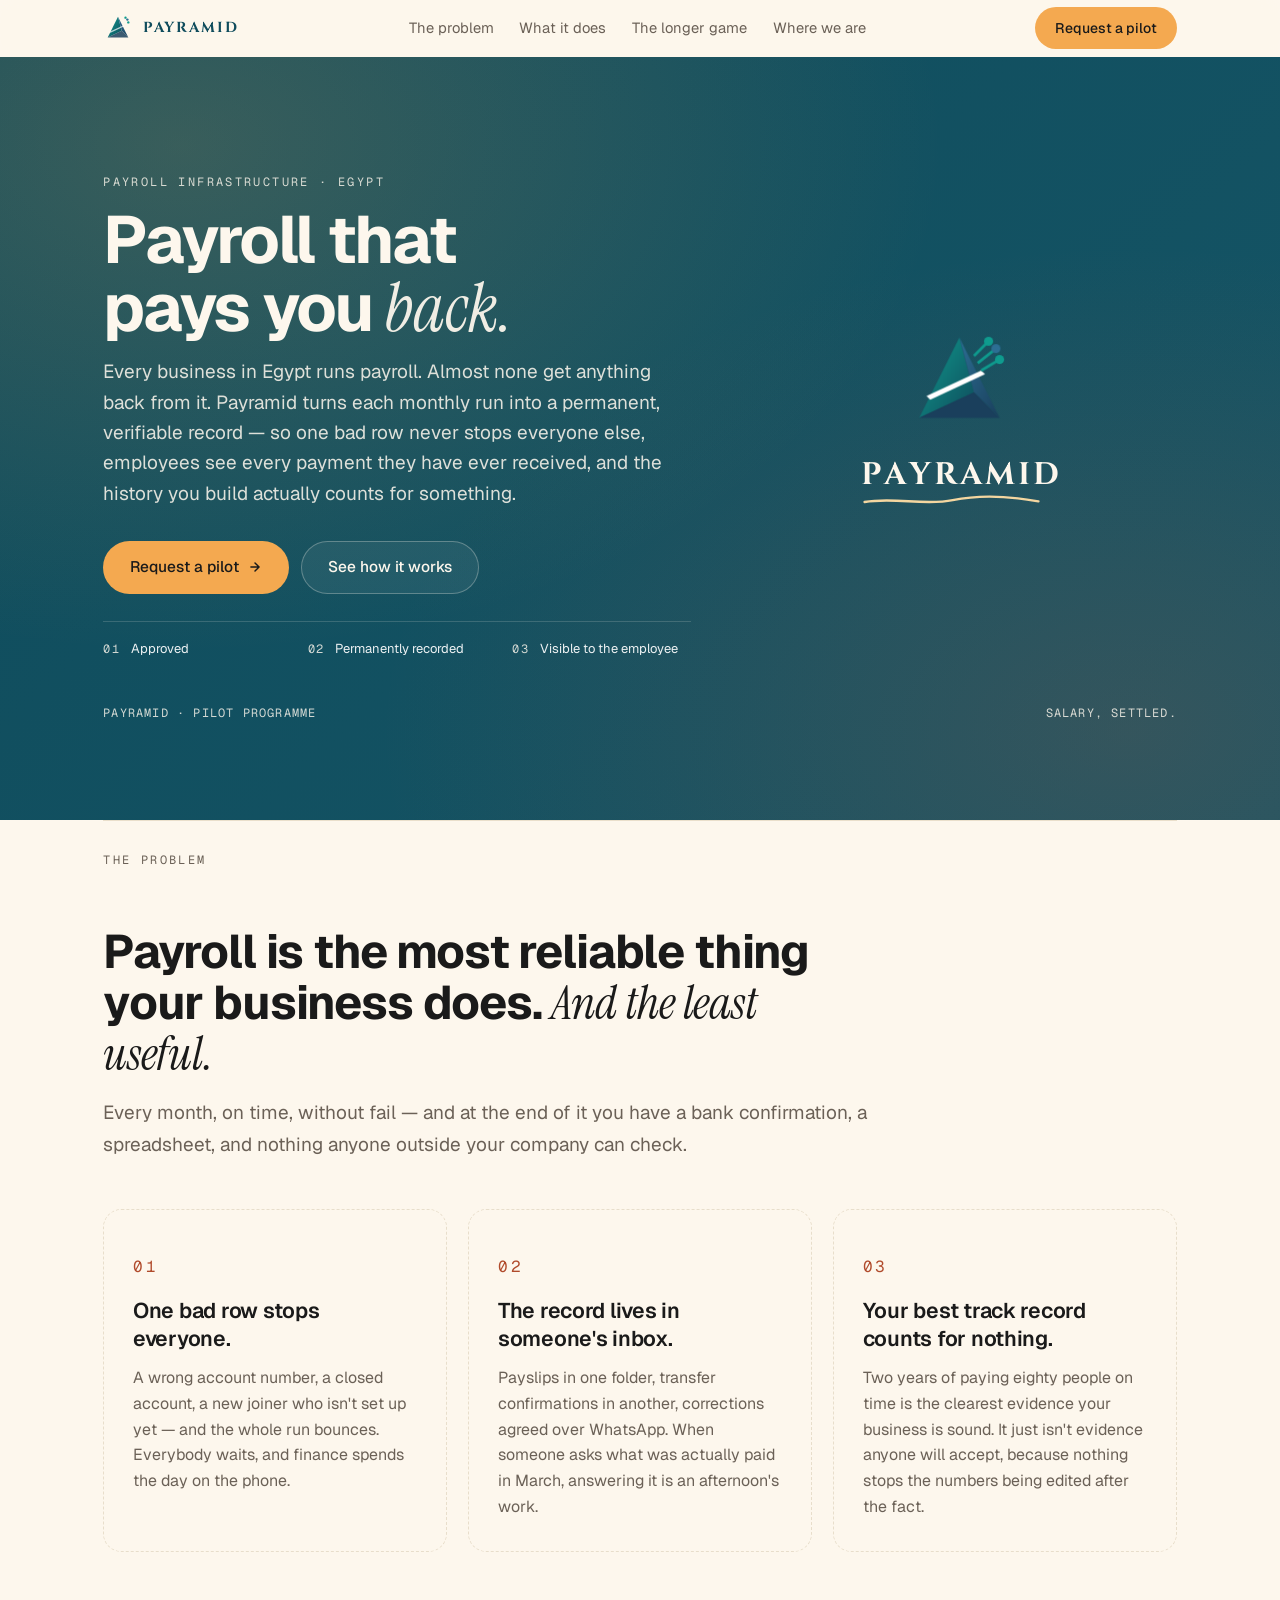
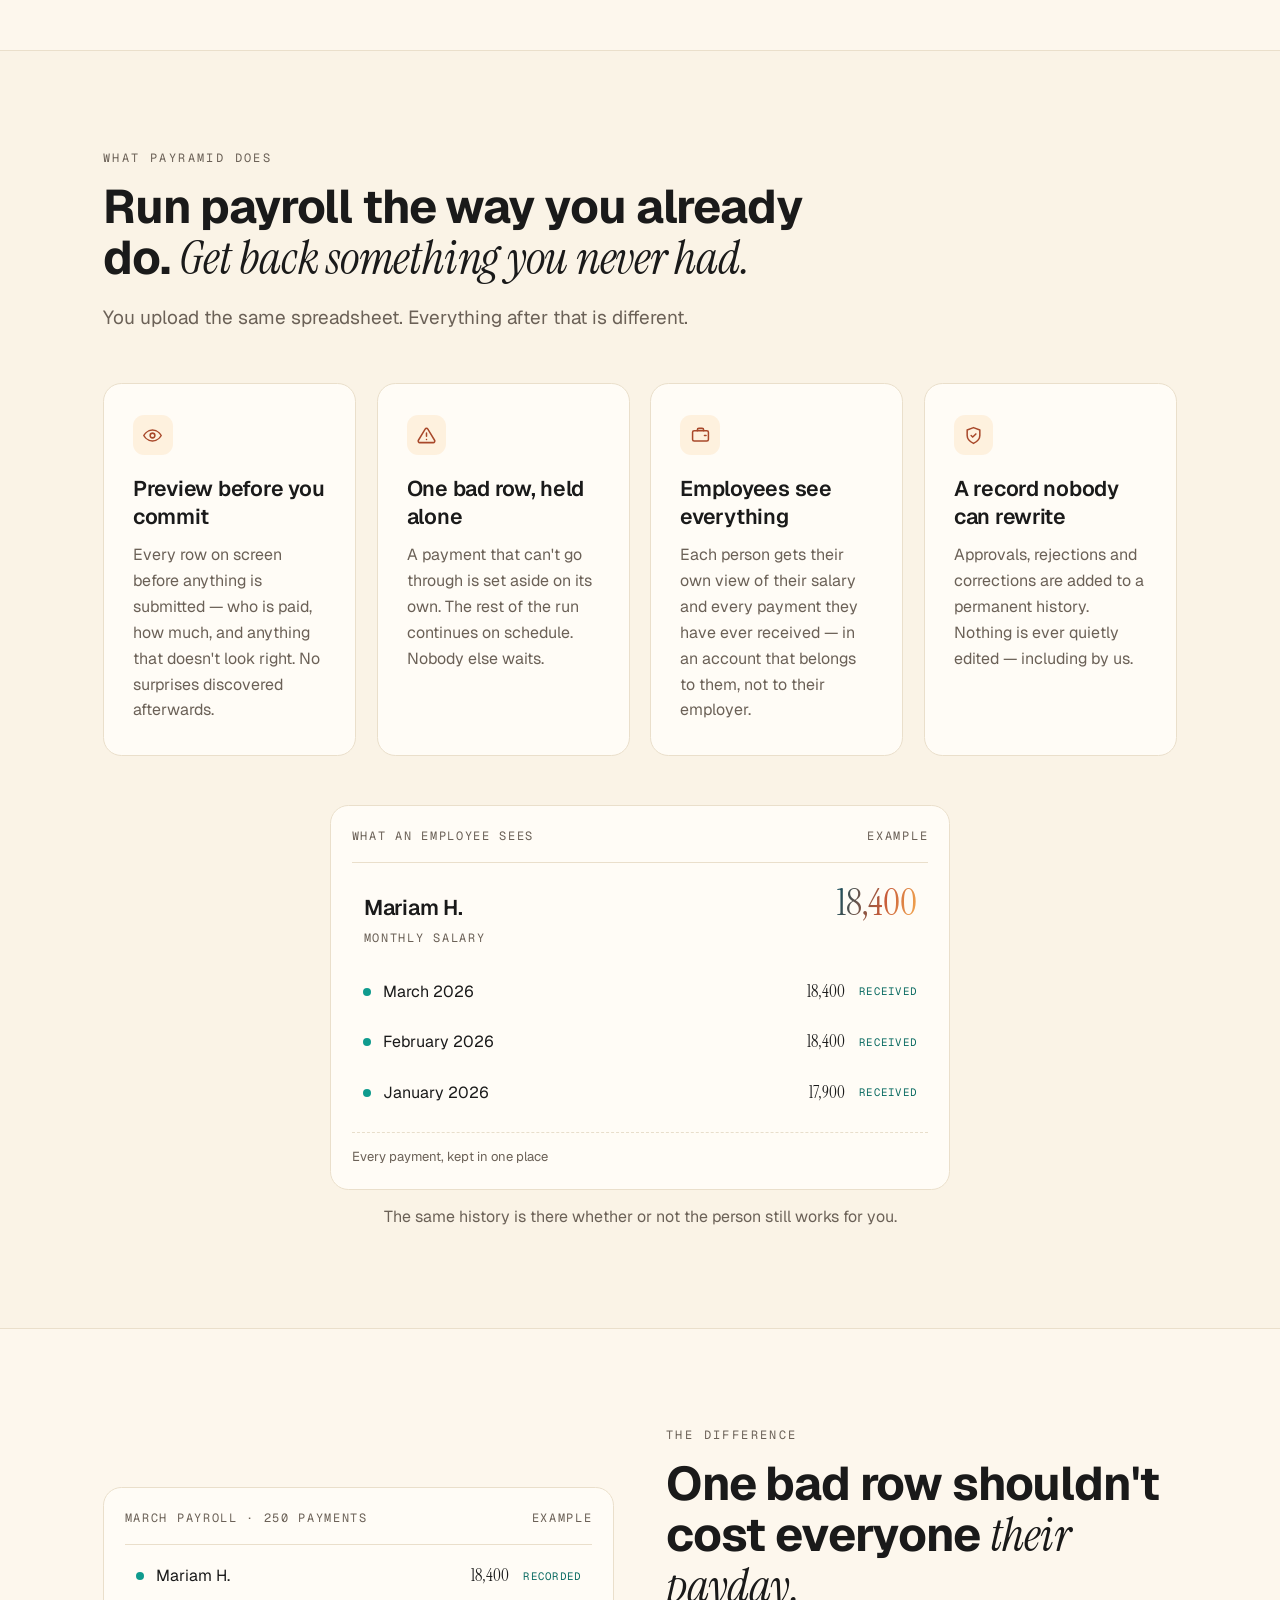
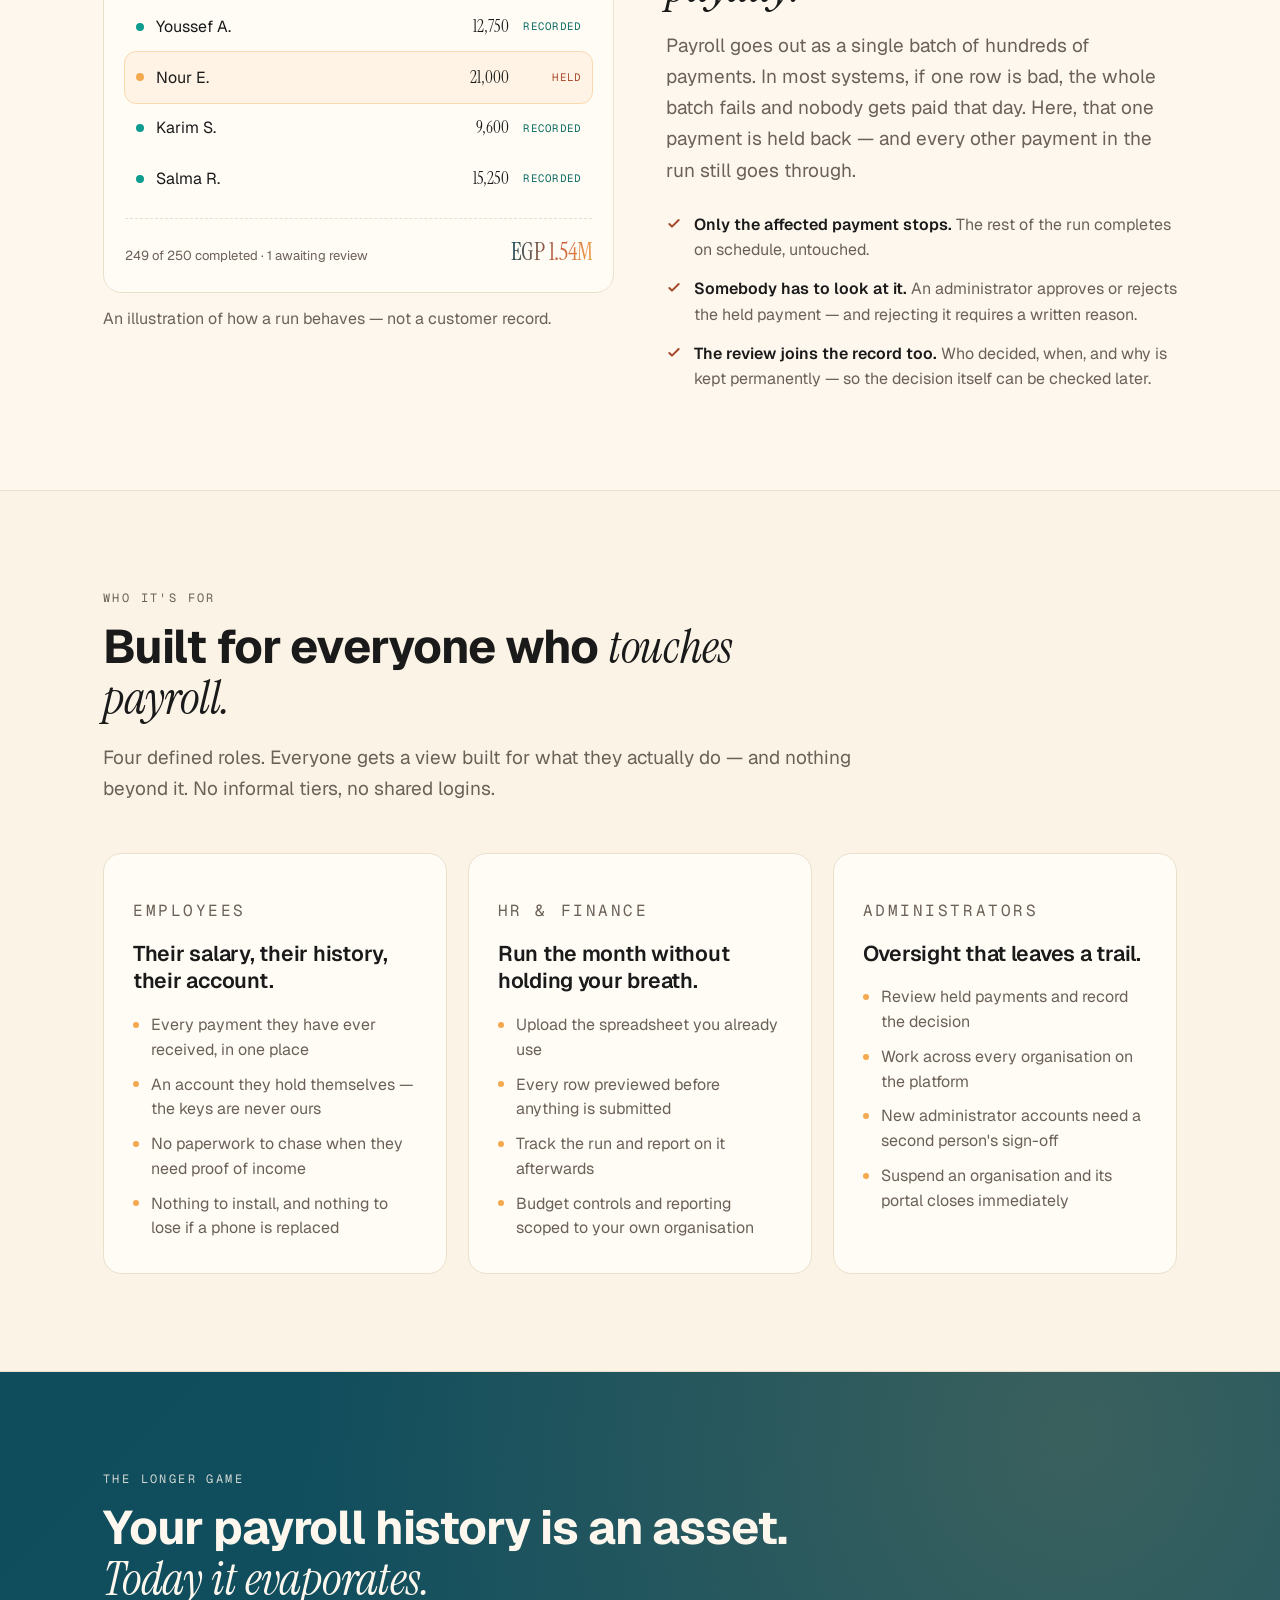
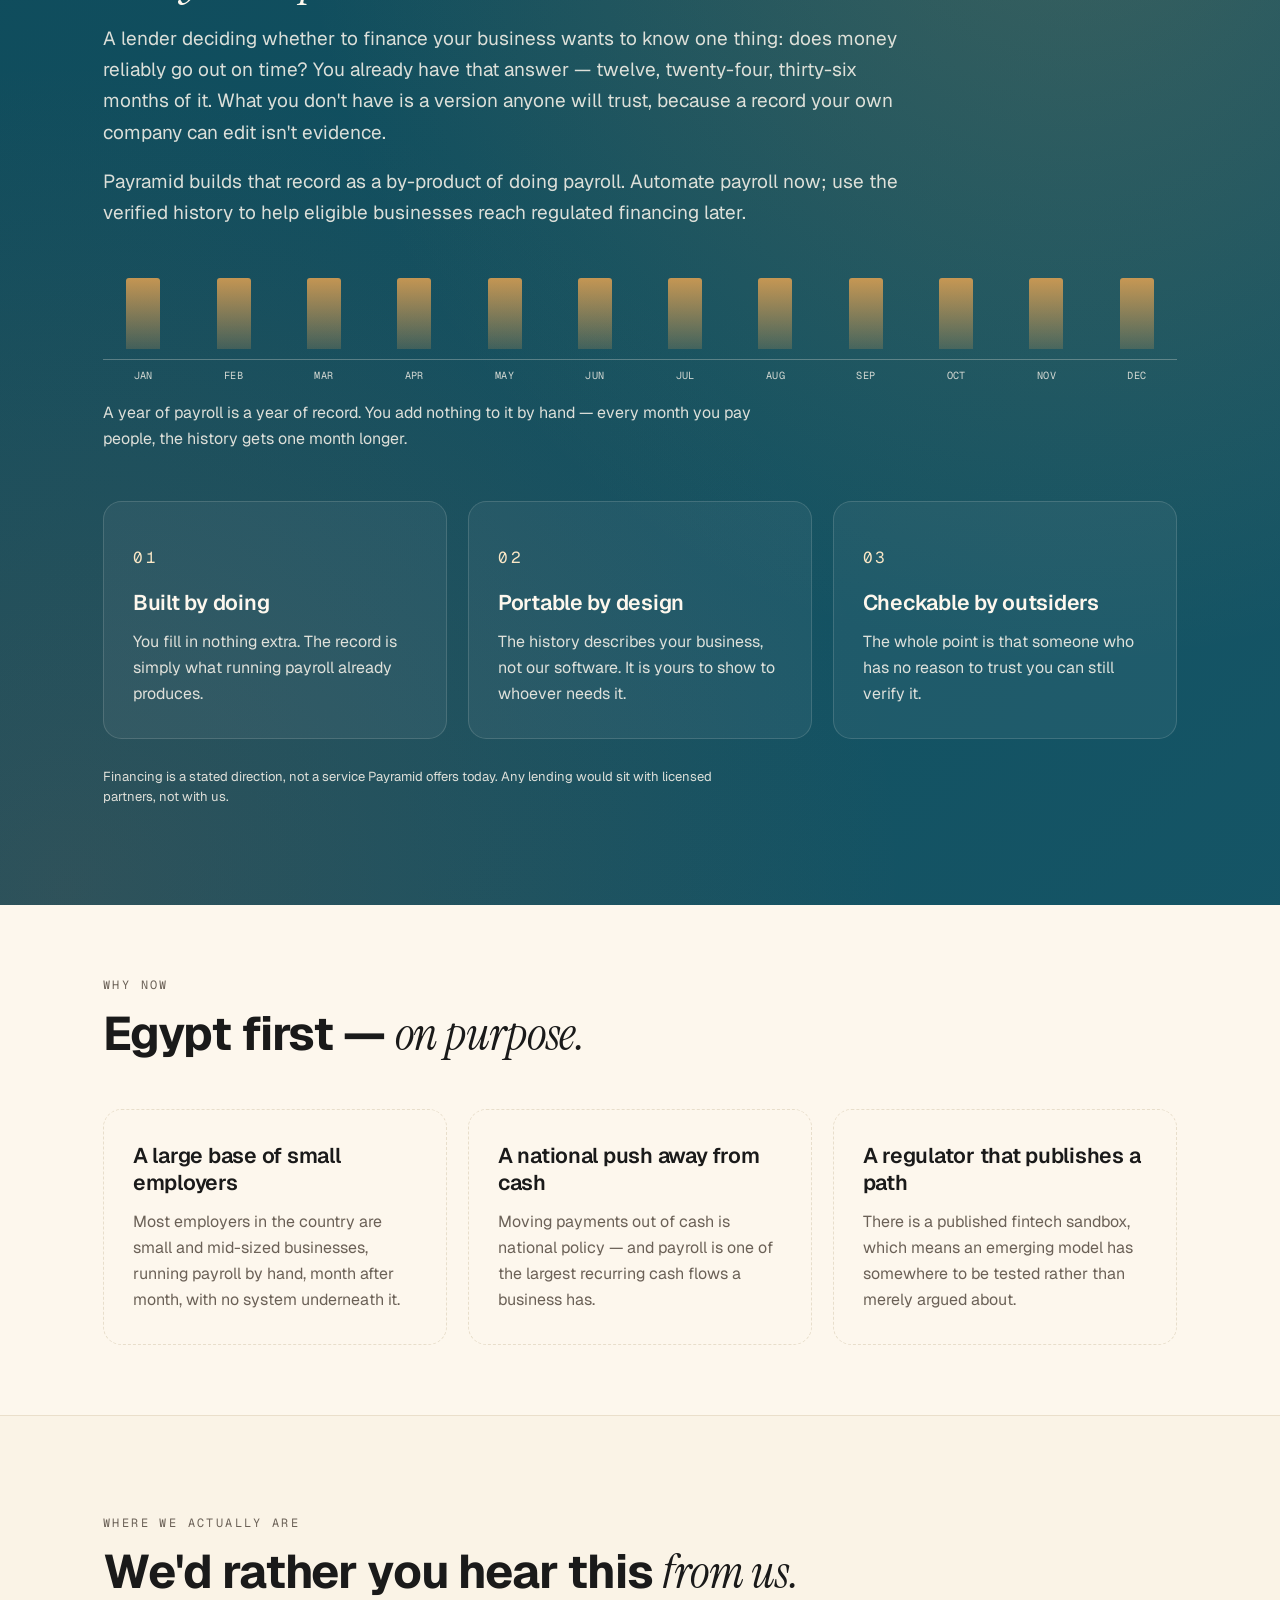
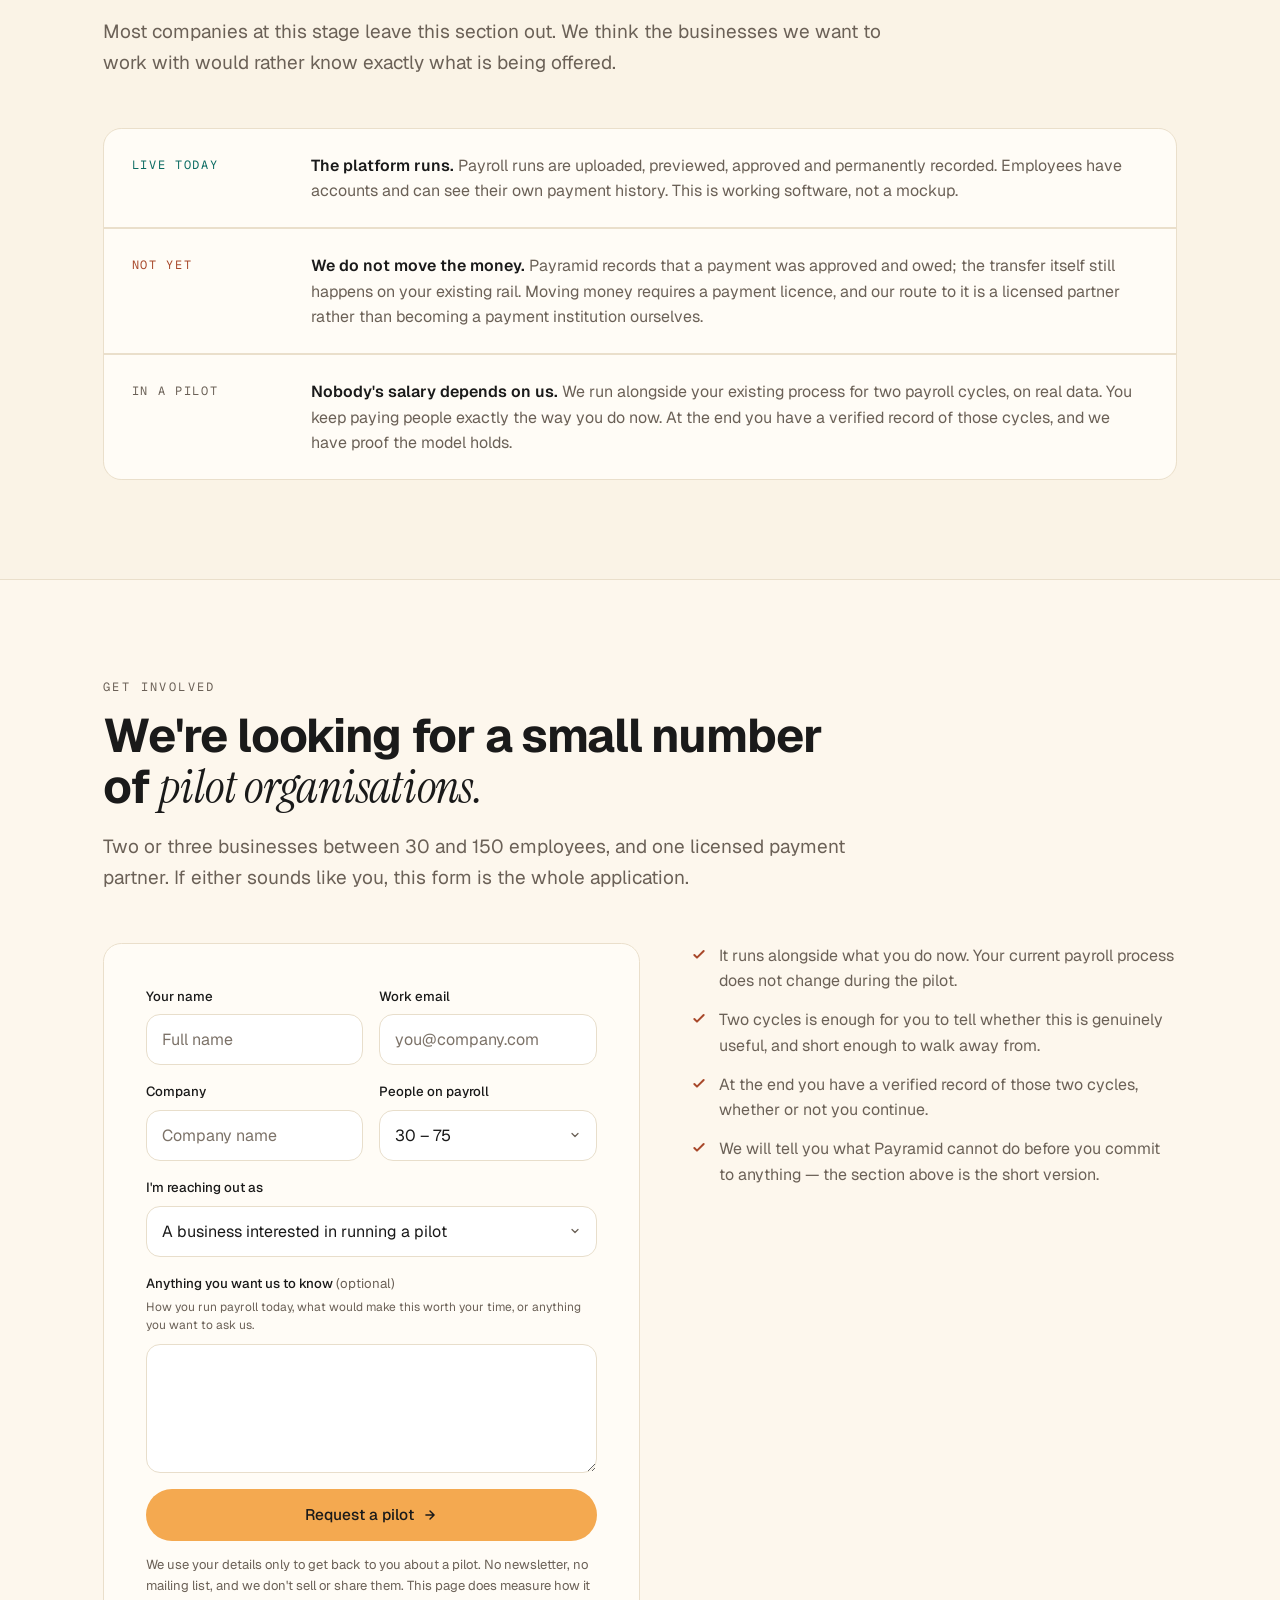
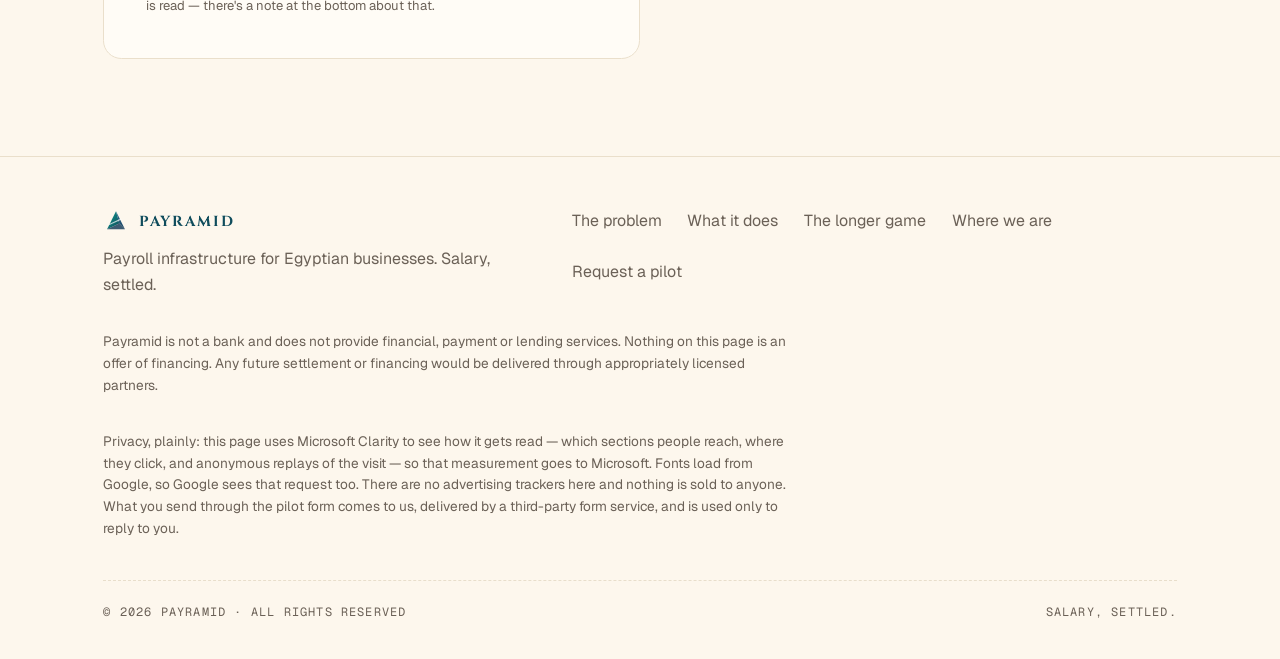
==== commit 90720433: "Connect the pilot form Point the form at its delivery endpoint and set the address shown if a send e" ====
--- a/index.html
+++ b/index.html
@@ -50,7 +50,7 @@
       href="https://fonts.googleapis.com/css2?family=Cinzel:wght@700&family=Geist:wght@400;500;600;700&family=Geist+Mono:wght@400&family=Instrument+Serif:ital@0;1&display=swap"
       rel="stylesheet"
     />
-    <link rel="stylesheet" href="/assets/styles.css?v=3" />
+    <link rel="stylesheet" href="/assets/styles.css?v=4" />
 
     <!-- Arms the scroll-reveal hidden state before first paint. If site.js
          never signals that it is running, this takes the class off again so
@@ -676,7 +676,7 @@
               <form
                 id="pilot-form"
                 method="POST"
-                action="https://formspree.io/f/REPLACE_WITH_FORM_ID"
+                action="https://formspree.io/f/maewblok"
               >
                 <!-- Spam control, both halves free. `_gotcha` is the form
                      service's own honeypot; anything that fills it in is not a
@@ -839,6 +839,6 @@
       </div>
     </footer>
 
-    <script src="/assets/site.js?v=3"></script>
+    <script src="/assets/site.js?v=4"></script>
   </body>
 </html>
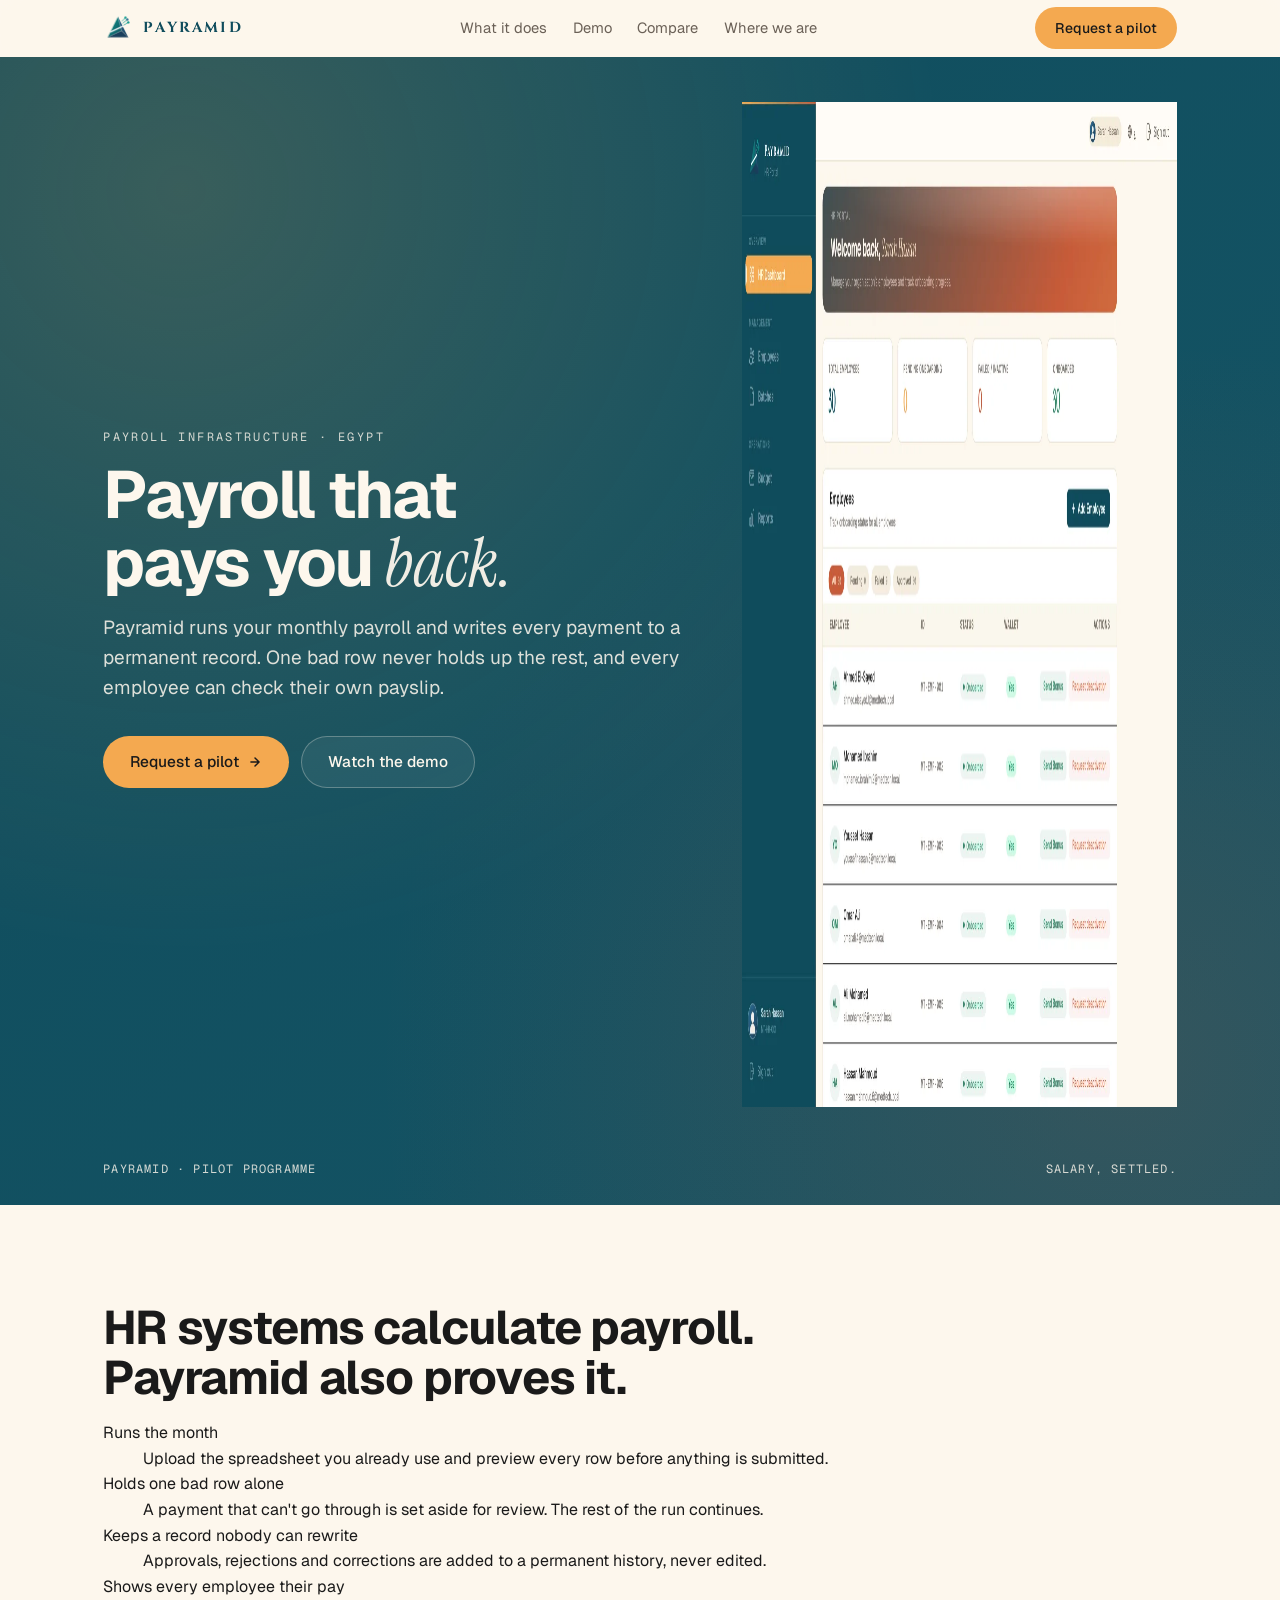
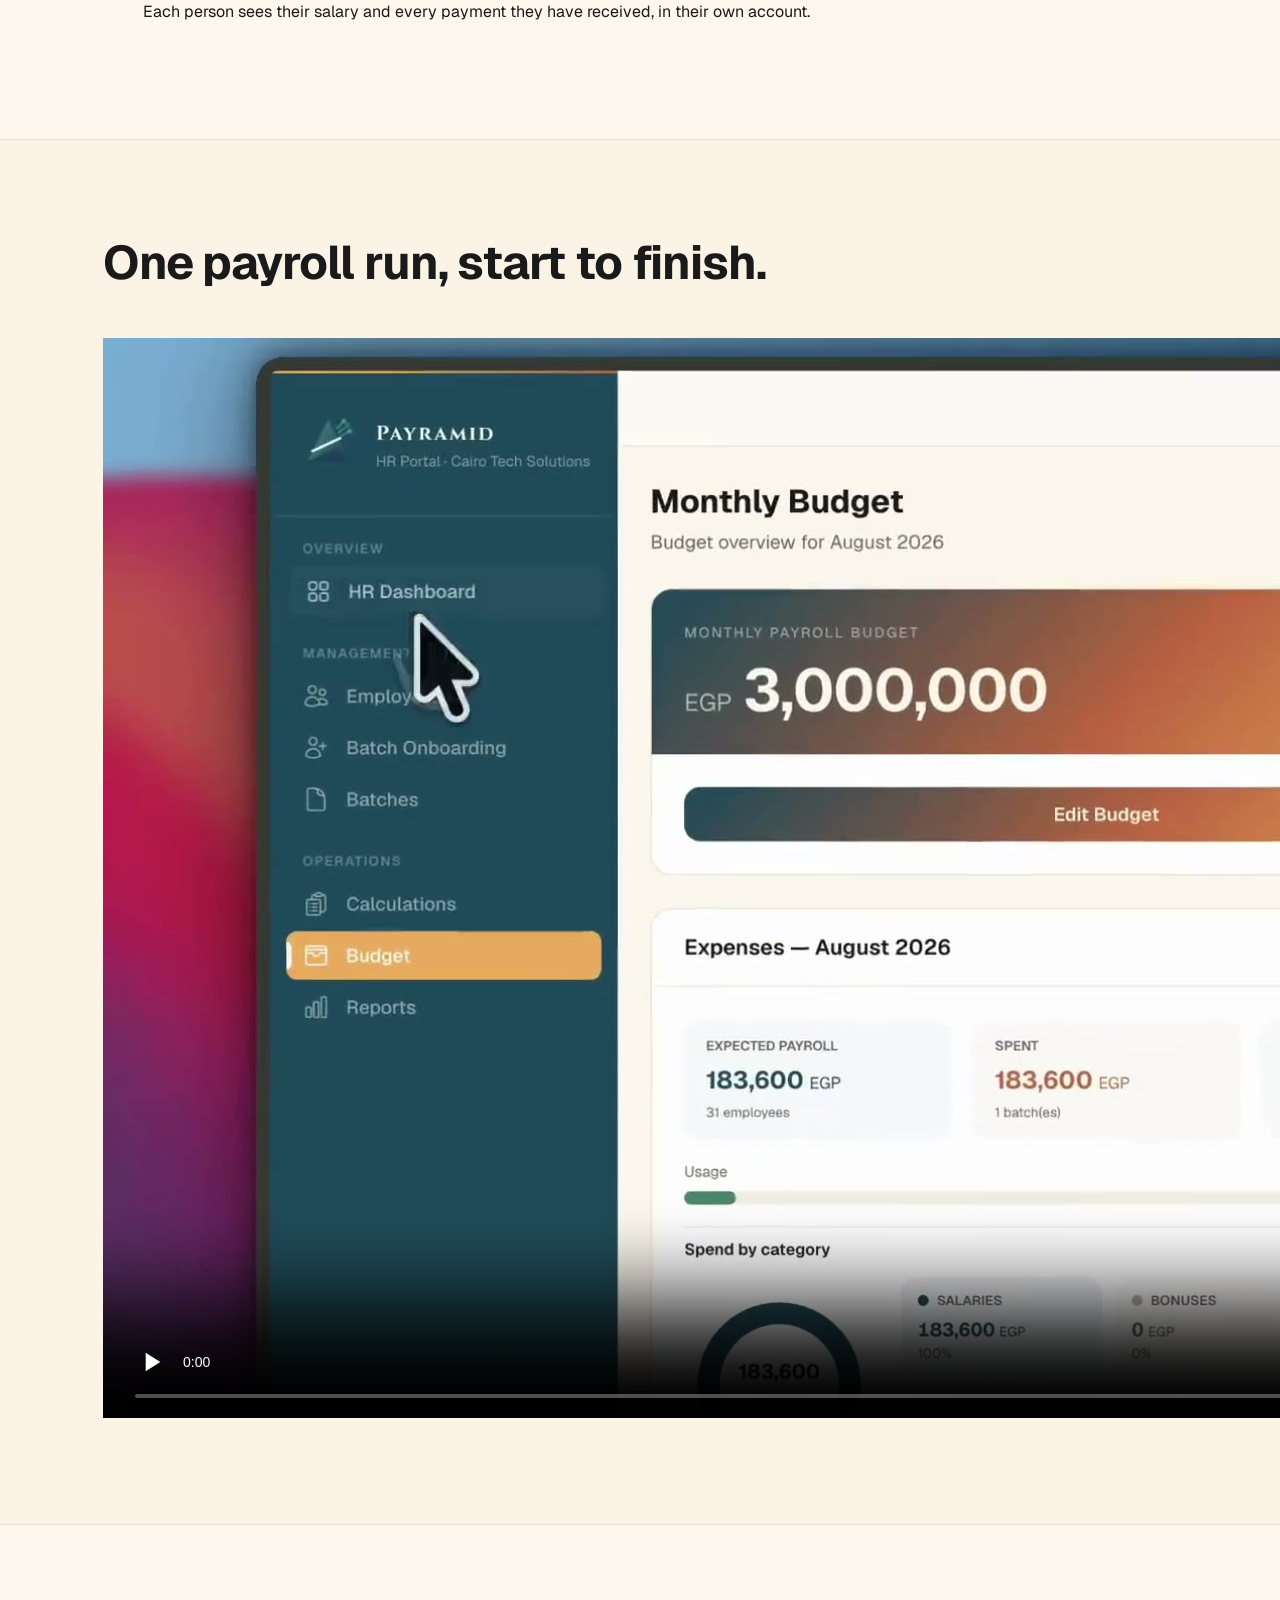
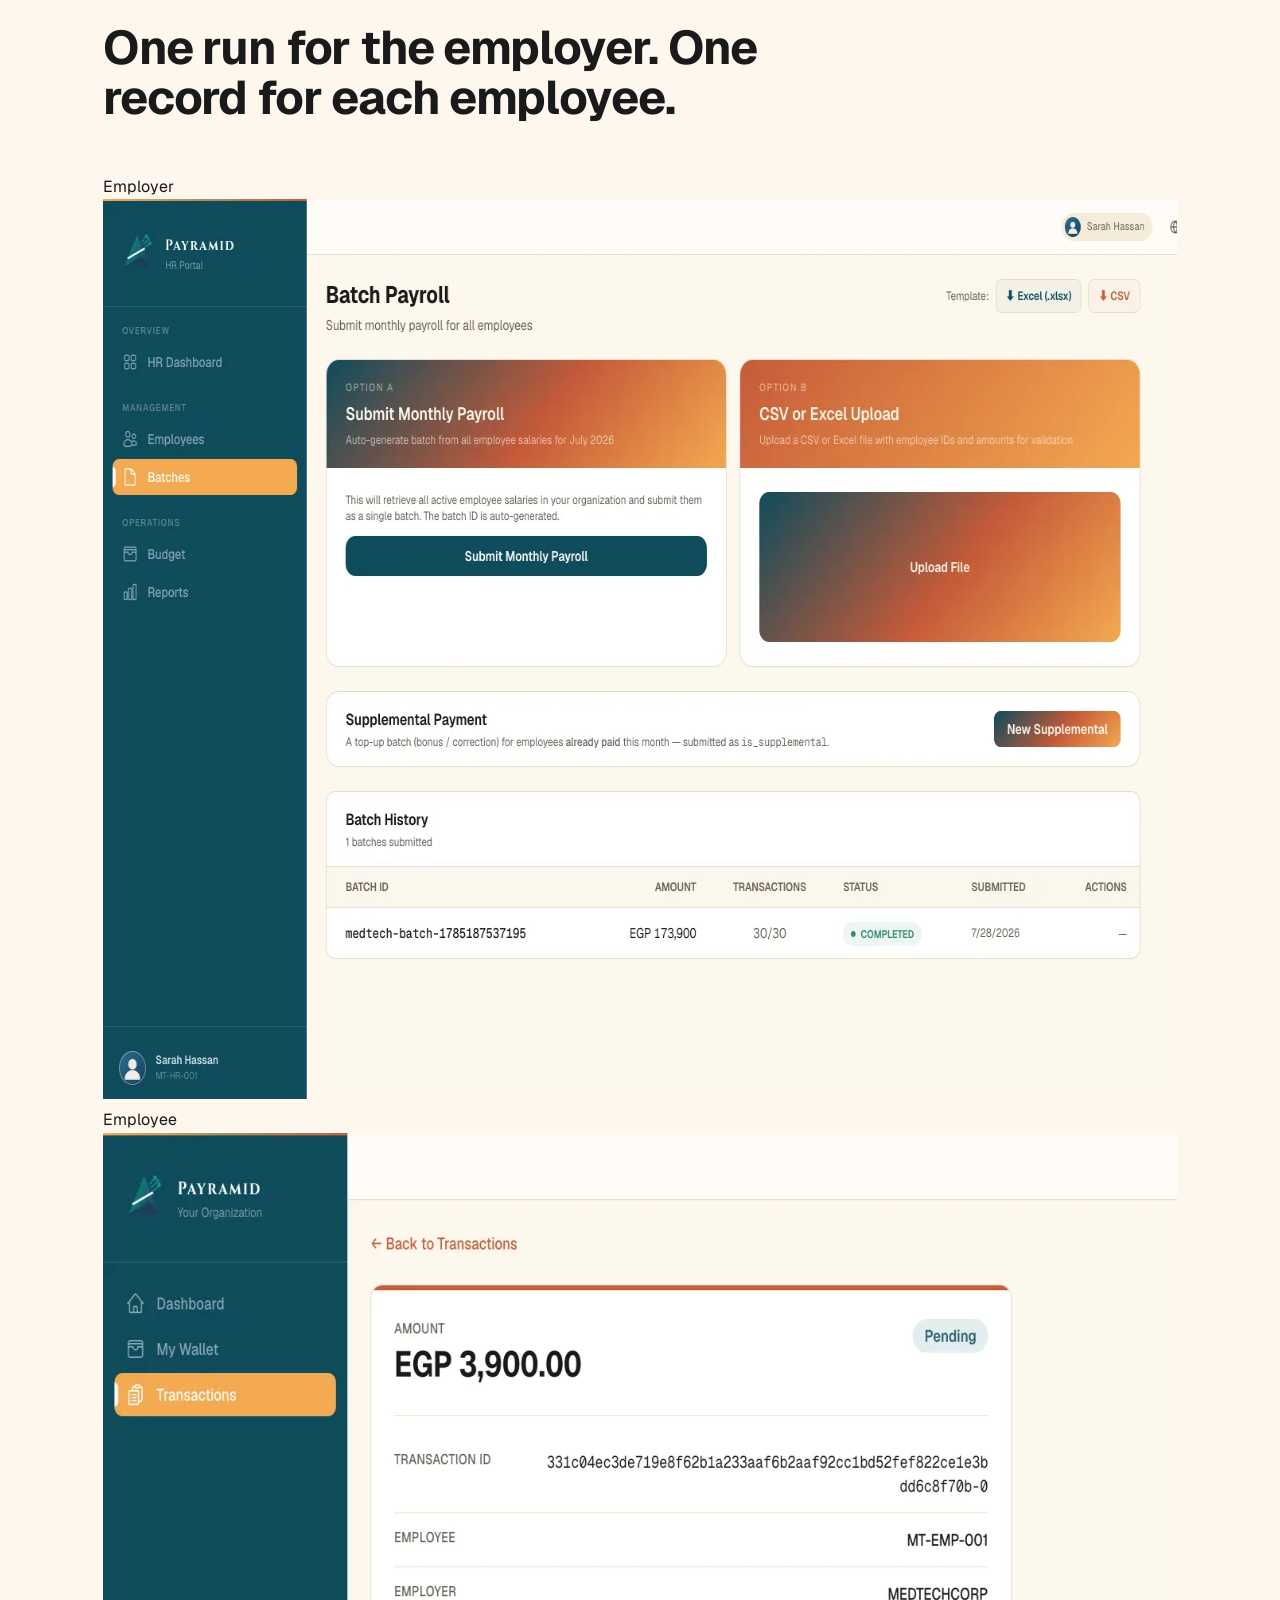
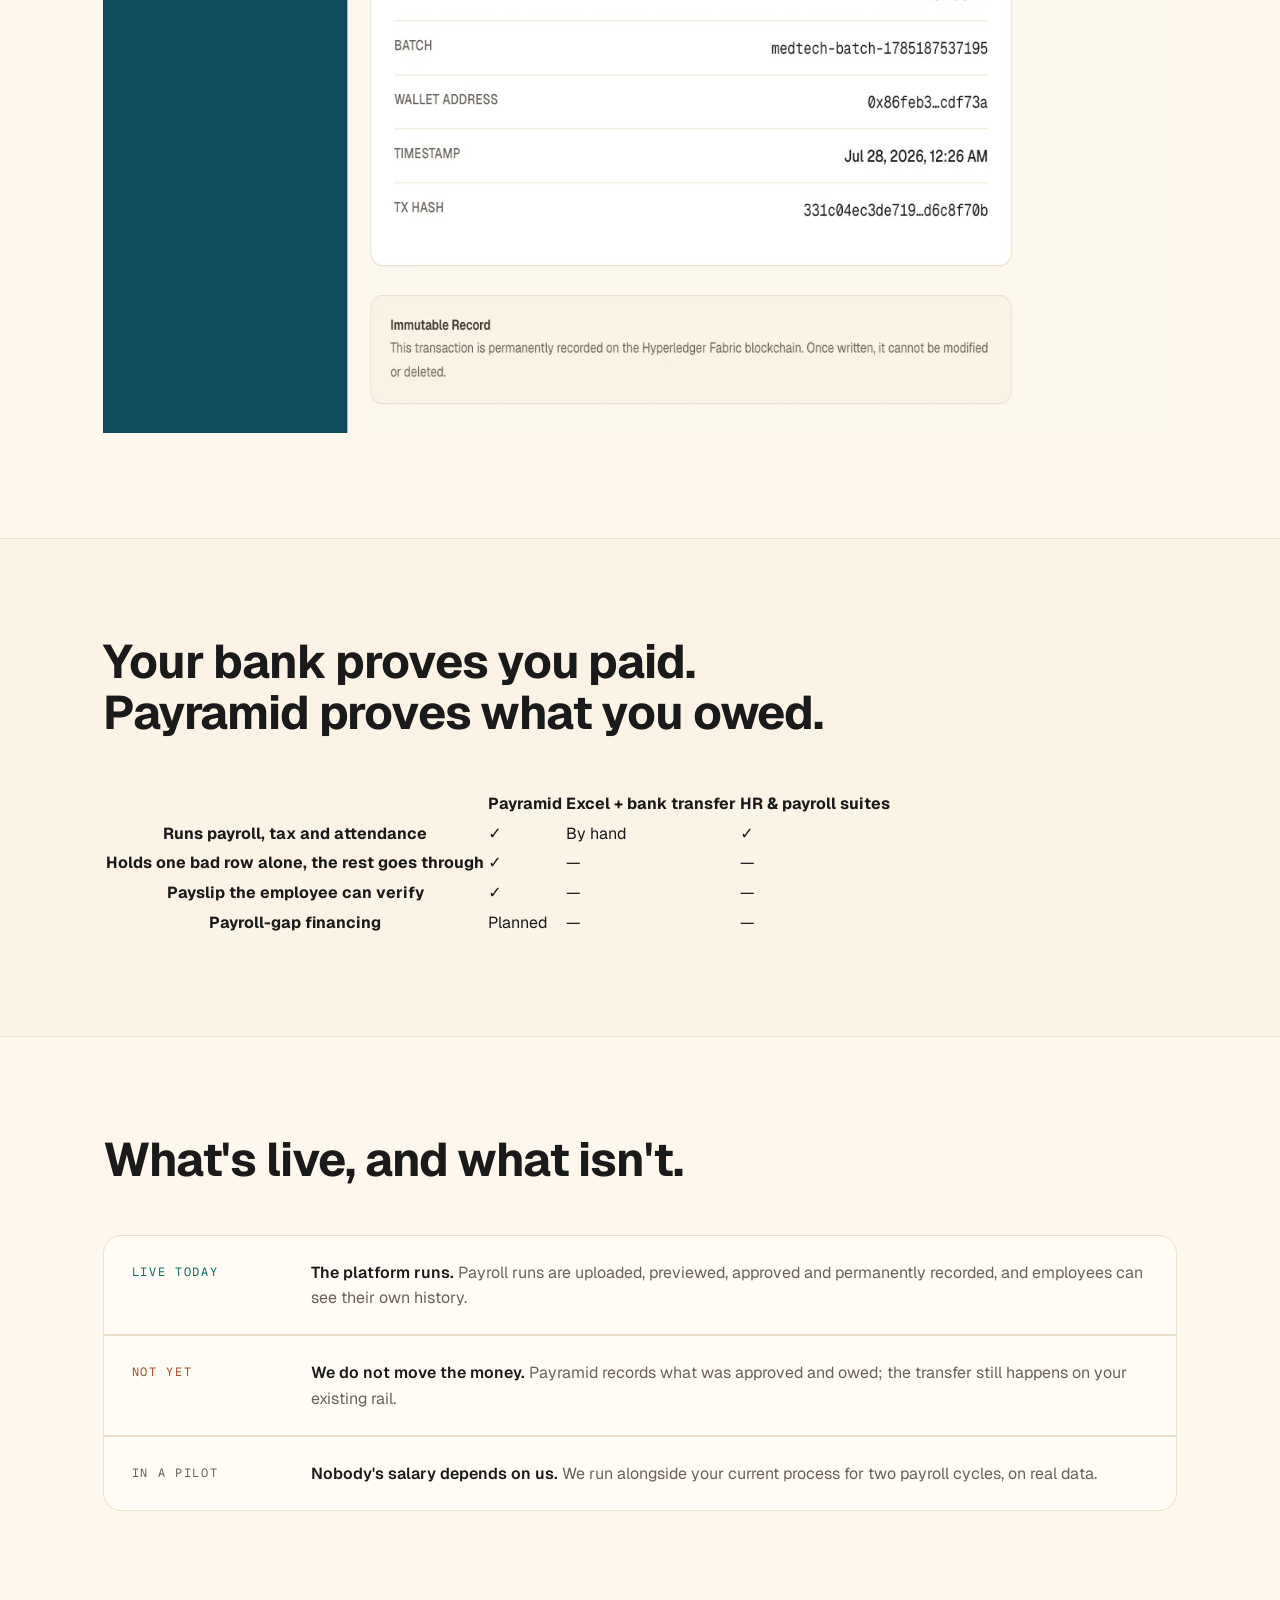
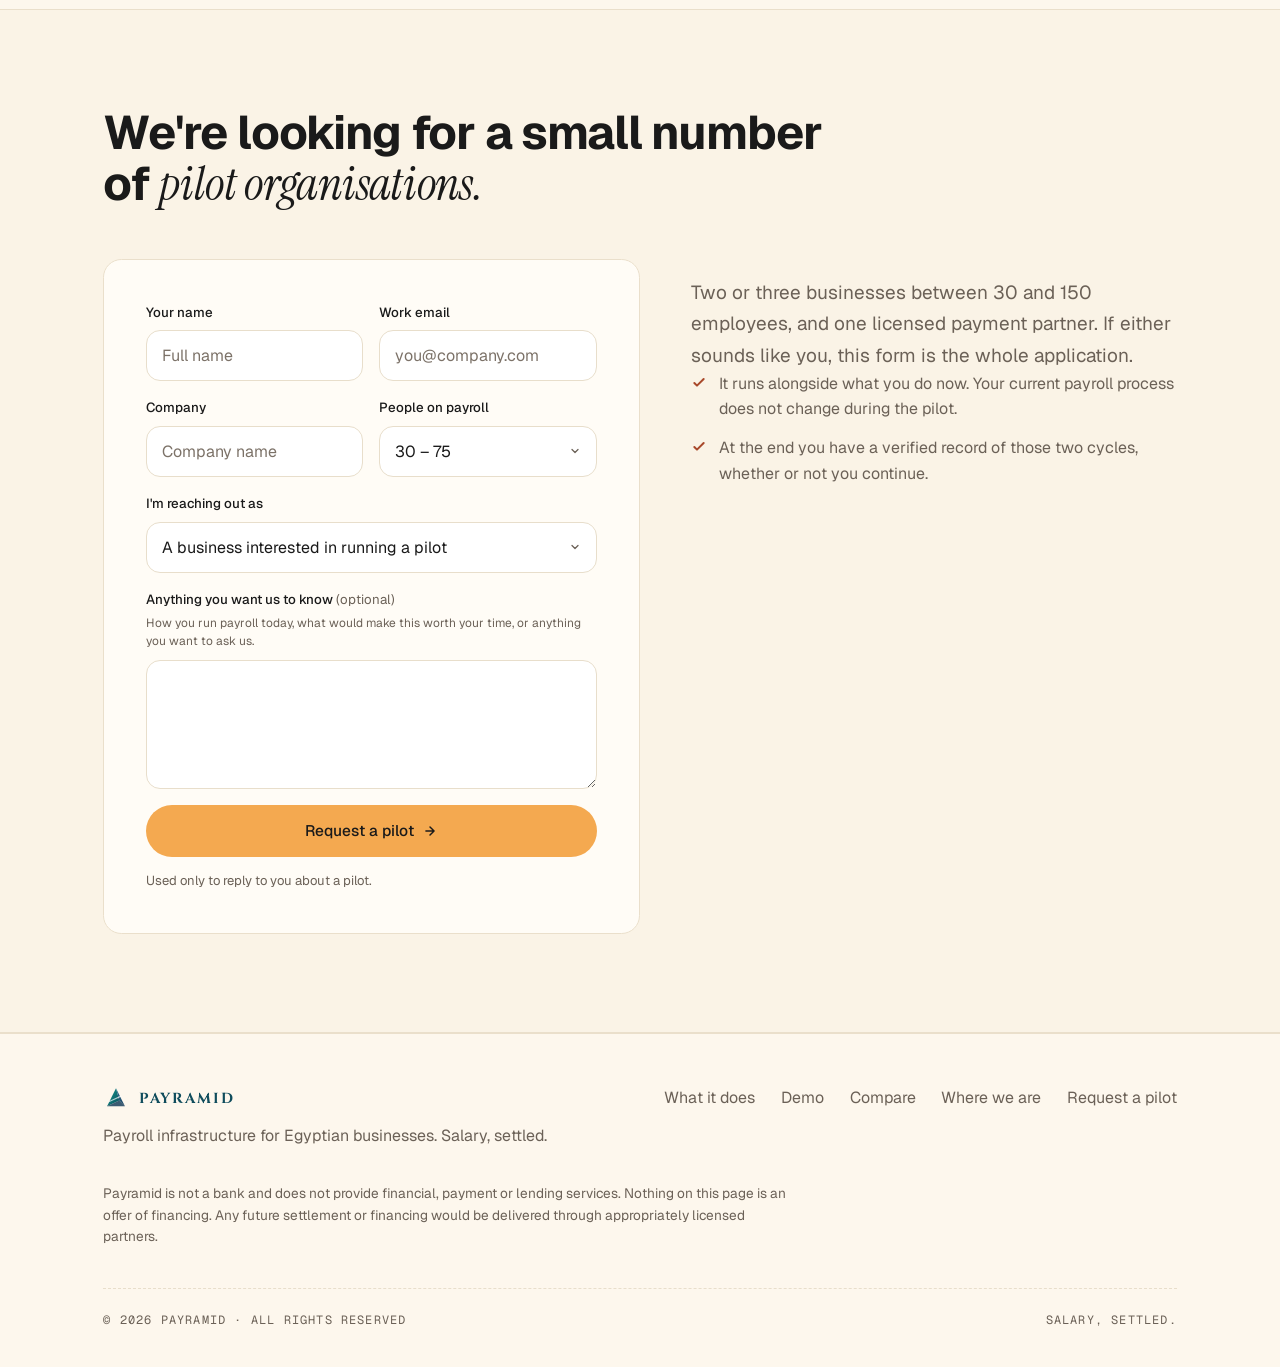
==== commit 97d2f236: "Bump asset version and repoint the 404 links The stylesheet and script both changed, so the version " ====
--- a/index.html
+++ b/index.html
@@ -50,7 +50,7 @@
       href="https://fonts.googleapis.com/css2?family=Cinzel:wght@700&family=Geist:wght@400;500;600;700&family=Geist+Mono:wght@400&family=Instrument+Serif:ital@0;1&display=swap"
       rel="stylesheet"
     />
-    <link rel="stylesheet" href="/assets/styles.css?v=4" />
+    <link rel="stylesheet" href="/assets/styles.css?v=5" />
 
     <!-- Arms the scroll-reveal hidden state before first paint. If site.js
          never signals that it is running, this takes the class off again so
@@ -114,24 +114,27 @@
                 <stop offset="0%" stop-color="#2C6E93" /><stop offset="100%" stop-color="#1A3F5C" />
               </linearGradient>
             </defs>
-            <polygon points="32,8 10,52 40,38" fill="url(#navG)" />
-            <polygon points="32,8 54,52 40,38" fill="url(#navB)" />
-            <polygon points="10,52 54,52 40,38" fill="#1A3F5C" opacity="0.85" />
-            <polygon points="16,42 46,28 44,26 14,40" fill="white" opacity="0.7" />
-            <circle cx="48" cy="10" r="2.5" fill="#0F9B8E" />
-            <circle cx="52" cy="14" r="2.5" fill="#2C6E93" />
-            <circle cx="54" cy="20" r="2.5" fill="#0F9B8E" />
+            <polygon class="pm-logo-piece" style="animation-delay: 140ms" points="32,8 10,52 40,38" fill="url(#navG)" />
+            <polygon class="pm-logo-piece" style="animation-delay: 250ms" points="32,8 54,52 40,38" fill="url(#navB)" />
+            <polygon class="pm-logo-piece" style="animation-delay: 0ms" points="10,52 54,52 40,38" fill="#1A3F5C" opacity="0.85" />
+            <polygon class="pm-logo-piece" style="animation-delay: 380ms" points="16,42 46,28 44,26 14,40" fill="white" opacity="0.7" />
+            <line class="pm-logo-piece" style="animation-delay: 500ms" x1="40" y1="18" x2="48" y2="10" stroke="#0F9B8E" stroke-width="1.5" />
+            <line class="pm-logo-piece" style="animation-delay: 560ms" x1="42" y1="22" x2="52" y2="14" stroke="#0F9B8E" stroke-width="1.5" />
+            <line class="pm-logo-piece" style="animation-delay: 620ms" x1="44" y1="26" x2="54" y2="20" stroke="#0F9B8E" stroke-width="1.5" />
+            <circle class="pm-logo-piece" style="animation-delay: 700ms" cx="48" cy="10" r="2.5" fill="#0F9B8E" />
+            <circle class="pm-logo-piece" style="animation-delay: 760ms" cx="52" cy="14" r="2.5" fill="#2C6E93" />
+            <circle class="pm-logo-piece" style="animation-delay: 820ms" cx="54" cy="20" r="2.5" fill="#0F9B8E" />
           </svg>
-          <span class="brand__word">PAYRAMID</span>
+          <span class="brand__word" aria-hidden="true"><span class="pm-letter" style="animation-delay: 900ms">P</span><span class="pm-letter" style="animation-delay: 955ms">A</span><span class="pm-letter" style="animation-delay: 1010ms">Y</span><span class="pm-letter" style="animation-delay: 1065ms">R</span><span class="pm-letter" style="animation-delay: 1120ms">A</span><span class="pm-letter" style="animation-delay: 1175ms">M</span><span class="pm-letter" style="animation-delay: 1230ms">I</span><span class="pm-letter" style="animation-delay: 1285ms">D</span></span>
         </a>
 
         <!-- Two copies of the section links: the inline rail from 900px up,
              and the disclosure below it. Exactly one is ever displayed, so
              only one is ever in the accessibility tree. Keep them in sync. -->
         <nav class="nav__links" aria-label="Primary">
-          <a href="#problem">The problem</a>
-          <a href="#how">What it does</a>
-          <a href="#record">The longer game</a>
+          <a href="#what">What it does</a>
+          <a href="#demo">Demo</a>
+          <a href="#compare">Compare</a>
           <a href="#status">Where we are</a>
         </nav>
 
@@ -144,9 +147,9 @@
               <span class="nav__menu-label">Menu</span>
             </summary>
             <nav class="nav__panel" aria-label="Primary">
-              <a href="#problem">The problem</a>
-              <a href="#how">What it does</a>
-              <a href="#record">The longer game</a>
+              <a href="#what">What it does</a>
+          <a href="#demo">Demo</a>
+              <a href="#compare">Compare</a>
               <a href="#status">Where we are</a>
             </nav>
           </details>
@@ -162,72 +165,25 @@
             <div>
               <p class="kicker kicker--light">Payroll infrastructure · Egypt</p>
               <h1>Payroll that pays&nbsp;you <span class="em-serif">back.</span></h1>
-              <!-- Two versions of the same claim: the short one on phones,
-                   the full one from 700px up. Edit both together. -->
               <p class="hero__sub">
-                Every business in Egypt runs payroll. Almost none get anything back from it.
-                <span class="u-sm">Payramid turns each monthly run into a permanent, verifiable record.</span>
-                <span class="u-lg">Payramid turns each monthly run into a permanent, verifiable record — so one bad row
-                never stops everyone else, employees see every payment they have ever received, and
-                the history you build actually counts for something.</span>
+                Payramid runs your monthly payroll and writes every payment to a permanent record.
+                One bad row never holds up the rest, and every employee can check their own payslip.
               </p>
               <div class="btn-row">
                 <a class="btn btn--primary pm-press" href="#pilot">
                   Request a pilot
                   <svg width="14" height="14" viewBox="0 0 24 24" fill="none" stroke="currentColor" stroke-width="2.5" stroke-linecap="round" stroke-linejoin="round" aria-hidden="true"><path d="M5 12h14M12 5l7 7-7 7" /></svg>
                 </a>
-                <a class="btn btn--ghost-light pm-press" href="#how">See how it works</a>
+                <a class="btn btn--ghost-light pm-press" href="#demo">Watch the demo</a>
               </div>
-
-              <div class="pipeline">
-                <div class="pipeline__item"><span class="pipeline__k">01</span><span class="pipeline__v">Approved</span></div>
-                <div class="pipeline__item"><span class="pipeline__k">02</span><span class="pipeline__v">Permanently recorded</span></div>
-                <div class="pipeline__item"><span class="pipeline__k">03</span><span class="pipeline__v">Visible to the employee</span></div>
-              </div>
-            </div>
-
-            <!-- brand build: the logo assembles, PAYRAMID rises, scribble draws -->
-            <div class="hero__build">
-              <div class="pyramid-build">
-                <svg width="150" height="150" viewBox="0 0 64 64" fill="none" aria-hidden="true">
-                  <defs>
-                    <linearGradient id="pyG-anim" x1="0" y1="0" x2="1" y2="1">
-                      <stop offset="0%" stop-color="#0F9B8E" /><stop offset="100%" stop-color="#0F4C5C" />
-                    </linearGradient>
-                    <linearGradient id="pyB-anim" x1="0" y1="0" x2="1" y2="1">
-                      <stop offset="0%" stop-color="#2C6E93" /><stop offset="100%" stop-color="#1A3F5C" />
-                    </linearGradient>
-                  </defs>
-                  <polygon class="pm-logo-piece" style="animation-delay: 140ms" points="32,8 10,52 40,38" fill="url(#pyG-anim)" />
-                  <polygon class="pm-logo-piece" style="animation-delay: 250ms" points="32,8 54,52 40,38" fill="url(#pyB-anim)" />
-                  <polygon class="pm-logo-piece" style="animation-delay: 0ms" points="10,52 54,52 40,38" fill="#1A3F5C" opacity="0.85" />
-                  <polygon class="pm-logo-piece" style="animation-delay: 380ms" points="16,42 46,28 44,26 14,40" fill="white" opacity="0.7" />
-                  <line class="pm-logo-piece" style="animation-delay: 500ms" x1="40" y1="18" x2="48" y2="10" stroke="#0F9B8E" stroke-width="1.5" />
-                  <line class="pm-logo-piece" style="animation-delay: 560ms" x1="42" y1="22" x2="52" y2="14" stroke="#0F9B8E" stroke-width="1.5" />
-                  <line class="pm-logo-piece" style="animation-delay: 620ms" x1="44" y1="26" x2="54" y2="20" stroke="#0F9B8E" stroke-width="1.5" />
-                  <circle class="pm-logo-piece" style="animation-delay: 700ms" cx="48" cy="10" r="2.5" fill="#0F9B8E" />
-                  <circle class="pm-logo-piece" style="animation-delay: 760ms" cx="52" cy="14" r="2.5" fill="#2C6E93" />
-                  <circle class="pm-logo-piece" style="animation-delay: 820ms" cx="54" cy="20" r="2.5" fill="#0F9B8E" />
-                </svg>
-
-                <div>
-                  <div class="pyramid-build__word" aria-label="Payramid">
-                    <span class="pm-letter" style="animation-delay: 1000ms" aria-hidden="true">P</span>
-                    <span class="pm-letter" style="animation-delay: 1070ms" aria-hidden="true">A</span>
-                    <span class="pm-letter" style="animation-delay: 1140ms" aria-hidden="true">Y</span>
-                    <span class="pm-letter" style="animation-delay: 1210ms" aria-hidden="true">R</span>
-                    <span class="pm-letter" style="animation-delay: 1280ms" aria-hidden="true">A</span>
-                    <span class="pm-letter" style="animation-delay: 1350ms" aria-hidden="true">M</span>
-                    <span class="pm-letter" style="animation-delay: 1420ms" aria-hidden="true">I</span>
-                    <span class="pm-letter" style="animation-delay: 1490ms" aria-hidden="true">D</span>
-                  </div>
-                  <svg class="pm-rule" width="232" height="20" viewBox="0 0 300 20" fill="none" aria-hidden="true">
-                    <path class="pm-scribble" pathLength="1" style="animation-delay: 1680ms"
-                      d="M6 12 C 56 3, 104 19, 152 9 S 250 3, 294 11"
-                      stroke="#F4D6A0" stroke-width="4" stroke-linecap="round" />
-                  </svg>
-                </div>
-              </div>
+            </div>
+
+            <div class="hero__shot">
+              <img
+                src="/assets/shot-hr-dashboard.webp"
+                width="1600" height="1005"
+                alt="The Payramid HR dashboard, listing thirty onboarded employees."
+              />
             </div>
           </div>
 
@@ -238,414 +194,154 @@
         </div>
       </section>
 
-      <!-- ══ Problem ════════════════════════════════════════════════════════ -->
-      <section class="section section--lead" id="problem">
+      <!-- ══ What it does ═══════════════════════════════════════════════════ -->
+      <section class="section" id="what">
+        <div class="wrap what">
+          <h2 class="h2">HR systems calculate payroll. Payramid also proves it.</h2>
+          <dl class="what__list">
+            <div>
+              <dt>Runs the month</dt>
+              <dd>Upload the spreadsheet you already use and preview every row before anything is submitted.</dd>
+            </div>
+            <div>
+              <dt>Holds one bad row alone</dt>
+              <dd>A payment that can't go through is set aside for review. The rest of the run continues.</dd>
+            </div>
+            <div>
+              <dt>Keeps a record nobody can rewrite</dt>
+              <dd>Approvals, rejections and corrections are added to a permanent history, never edited.</dd>
+            </div>
+            <div>
+              <dt>Shows every employee their pay</dt>
+              <dd>Each person sees their salary and every payment they have received, in their own account.</dd>
+            </div>
+          </dl>
+        </div>
+      </section>
+
+      <!-- ══ Demo ═══════════════════════════════════════════════════════════ -->
+      <section class="section section--tint" id="demo">
         <div class="wrap">
-          <!-- The band that is always left showing under the hero: a rule,
-               the label, and a cue. Fixed height, so the headline below it
-               is never sliced by the fold at any viewport height. -->
-          <div class="section-lead">
-            <p class="kicker">The problem</p>
-            <span class="section-lead__cue" aria-hidden="true">
-              <svg width="18" height="18" viewBox="0 0 24 24" fill="none" stroke="currentColor" stroke-width="2" stroke-linecap="round" stroke-linejoin="round"><path d="M6 9l6 6 6-6" /></svg>
-            </span>
-          </div>
-
-          <div class="section-head pm-reveal">
-            <h2 class="h2">
-              Payroll is the most reliable thing your business does.
-              <span class="em-serif">And the least useful.</span>
-            </h2>
-            <p class="lede">
-              Every month, on time, without fail — and at the end of it you have a bank
-              confirmation, a spreadsheet, and nothing anyone outside your company can check.
-            </p>
-          </div>
-
-          <div class="grid grid--3 pm-stagger">
-            <article class="card card--problem" style="--pm-i: 0">
-              <p class="card__num">01</p>
-              <h3 class="h3">One bad row stops everyone.</h3>
-              <p>
-                A wrong account number, a closed account, a new joiner who isn't set up yet — and
-                the whole run bounces. Everybody waits, and finance spends the day on the phone.
-              </p>
-            </article>
-            <article class="card card--problem" style="--pm-i: 1">
-              <p class="card__num">02</p>
-              <h3 class="h3">The record lives in someone's inbox.</h3>
-              <p>
-                Payslips in one folder, transfer confirmations in another, corrections agreed over
-                WhatsApp. When someone asks what was actually paid in March, answering it is an
-                afternoon's work.
-              </p>
-            </article>
-            <article class="card card--problem" style="--pm-i: 2">
-              <p class="card__num">03</p>
-              <h3 class="h3">Your best track record counts for nothing.</h3>
-              <p>
-                Two years of paying eighty people on time is the clearest evidence your business is
-                sound. It just isn't evidence anyone will accept, because nothing stops the numbers
-                being edited after the fact.
-              </p>
-            </article>
-          </div>
-        </div>
-      </section>
-
-      <!-- ══ What it does ═══════════════════════════════════════════════════ -->
-      <section class="section section--tint" id="how">
+          <div class="section-head">
+            <h2 class="h2">One payroll run, start to finish.</h2>
+          </div>
+          <video
+            class="demo__video"
+            controls
+            muted
+            playsinline
+            preload="none"
+            poster="/assets/demo-poster.jpg"
+            width="1920"
+            height="1080"
+          >
+            <source src="/assets/demo.mp4" type="video/mp4" />
+            <a href="/assets/demo.mp4">Download the demo video</a>
+          </video>
+        </div>
+      </section>
+
+      <!-- ══ Proof ══════════════════════════════════════════════════════════ -->
+      <section class="section" id="proof">
         <div class="wrap">
-          <div class="section-head pm-reveal">
-            <p class="kicker">What Payramid does</p>
-            <h2 class="h2">Run payroll the way you already do. <span class="em-serif">Get back something you never had.</span></h2>
-            <p class="lede">You upload the same spreadsheet. Everything after that is different.</p>
-          </div>
-
-          <div class="grid grid--4 pm-stagger">
-            <article class="card pm-lift" style="--pm-i: 0">
-              <div class="icon-badge" aria-hidden="true">
-                <svg width="19" height="19" viewBox="0 0 24 24" fill="none" stroke="currentColor" stroke-width="1.9" stroke-linecap="round" stroke-linejoin="round"><path d="M1 12s4-7 11-7 11 7 11 7-4 7-11 7-11-7-11-7z"/><circle cx="12" cy="12" r="3"/></svg>
-              </div>
-              <h3 class="h3">Preview before you commit</h3>
-              <p>
-                Every row on screen before anything is submitted — who is paid, how much, and
-                anything that doesn't look right. No surprises discovered afterwards.
-              </p>
-            </article>
-
-            <article class="card pm-lift" style="--pm-i: 1">
-              <div class="icon-badge" aria-hidden="true">
-                <svg width="19" height="19" viewBox="0 0 24 24" fill="none" stroke="currentColor" stroke-width="1.9" stroke-linecap="round" stroke-linejoin="round"><path d="M12 9v4M12 17h.01"/><path d="M10.3 3.9 1.8 18a2 2 0 0 0 1.7 3h17a2 2 0 0 0 1.7-3L13.7 3.9a2 2 0 0 0-3.4 0z"/></svg>
-              </div>
-              <h3 class="h3">One bad row, held alone</h3>
-              <p>
-                A payment that can't go through is set aside on its own. The rest of the run
-                continues on schedule. Nobody else waits.
-              </p>
-            </article>
-
-            <article class="card pm-lift" style="--pm-i: 2">
-              <div class="icon-badge" aria-hidden="true">
-                <svg width="19" height="19" viewBox="0 0 24 24" fill="none" stroke="currentColor" stroke-width="1.9" stroke-linecap="round" stroke-linejoin="round"><path d="M20 6H4a2 2 0 0 0-2 2v9a2 2 0 0 0 2 2h16a2 2 0 0 0 2-2V8a2 2 0 0 0-2-2z"/><path d="M16 6V5a2 2 0 0 0-2-2h-4a2 2 0 0 0-2 2v1"/><path d="M17 12h2"/></svg>
-              </div>
-              <h3 class="h3">Employees see everything</h3>
-              <p>
-                Each person gets their own view of their salary and every payment they have ever
-                received — in an account that belongs to them, not to their employer.
-              </p>
-            </article>
-
-            <article class="card pm-lift" style="--pm-i: 3">
-              <div class="icon-badge" aria-hidden="true">
-                <svg width="19" height="19" viewBox="0 0 24 24" fill="none" stroke="currentColor" stroke-width="1.9" stroke-linecap="round" stroke-linejoin="round"><path d="M12 22s8-4 8-10V5l-8-3-8 3v7c0 6 8 10 8 10z"/><path d="M9 12l2 2 4-4"/></svg>
-              </div>
-              <h3 class="h3">A record nobody can rewrite</h3>
-              <p>
-                Approvals, rejections and corrections are added to a permanent history. Nothing is
-                ever quietly edited — including by us.
-              </p>
-            </article>
-          </div>
-
-          <!-- Hand-built illustration of the employee's own view. Sample
-               names and figures — history only, no balance, no transfers. -->
-          <div class="moment pm-reveal">
-            <div class="batch">
-              <div class="batch__head">
-                <span>What an employee sees</span>
-                <span>Example</span>
-              </div>
-              <div class="emp">
-                <div>
-                  <p class="emp__name">Mariam H.</p>
-                  <p class="emp__label">Monthly salary</p>
-                </div>
-                <p class="emp__amt font-money gradient-num">18,400</p>
-              </div>
-              <div class="row">
-                <div class="row__who"><span class="row__dot"></span><span class="row__name">March 2026</span></div>
-                <span class="row__amt">18,400</span><span class="row__tag">Received</span>
-              </div>
-              <div class="row">
-                <div class="row__who"><span class="row__dot"></span><span class="row__name">February 2026</span></div>
-                <span class="row__amt">18,400</span><span class="row__tag">Received</span>
-              </div>
-              <div class="row">
-                <div class="row__who"><span class="row__dot"></span><span class="row__name">January 2026</span></div>
-                <span class="row__amt">17,900</span><span class="row__tag">Received</span>
-              </div>
-              <div class="batch__foot">
-                <span>Every payment, kept in one place</span>
-              </div>
-            </div>
-            <p class="moment__cap">
-              The same history is there whether or not the person still works for you.
-            </p>
-          </div>
-        </div>
-      </section>
-
-      <!-- ══ The difference: one bad row ════════════════════════════════════ -->
-      <section class="section" id="held">
-        <div class="wrap split split--held">
-          <div class="pm-reveal">
-            <!-- Illustration, with sample names and figures. The rows settle
-                 in order and then one is pulled out and held — the motion is
-                 the argument the section makes. -->
-            <div class="batch batch--sequence">
-              <div class="batch__head">
-                <span>March payroll · 250 payments</span>
-                <span>Example</span>
-              </div>
-              <div class="row" style="--pm-i: 0">
-                <div class="row__who"><span class="row__dot"></span><span class="row__name">Mariam H.</span></div>
-                <span class="row__amt">18,400</span><span class="row__tag">Recorded</span>
-              </div>
-              <div class="row" style="--pm-i: 1">
-                <div class="row__who"><span class="row__dot"></span><span class="row__name">Youssef A.</span></div>
-                <span class="row__amt">12,750</span><span class="row__tag">Recorded</span>
-              </div>
-              <div class="row row--held" style="--pm-i: 2">
-                <div class="row__who"><span class="row__dot pm-pulse"></span><span class="row__name">Nour E.</span></div>
-                <span class="row__amt">21,000</span>
-                <span class="row__tag row__tag--swap">
-                  <span class="row__tag-a" aria-hidden="true">Recorded</span>
-                  <span class="row__tag-b">Held</span>
-                </span>
-              </div>
-              <div class="row" style="--pm-i: 3">
-                <div class="row__who"><span class="row__dot"></span><span class="row__name">Karim S.</span></div>
-                <span class="row__amt">9,600</span><span class="row__tag">Recorded</span>
-              </div>
-              <div class="row" style="--pm-i: 4">
-                <div class="row__who"><span class="row__dot"></span><span class="row__name">Salma R.</span></div>
-                <span class="row__amt">15,250</span><span class="row__tag">Recorded</span>
-              </div>
-              <div class="batch__foot">
-                <span>249 of 250 completed · 1 awaiting review</span>
-                <span class="batch__total font-money gradient-num" data-countup="4180000" data-prefix="EGP&nbsp;">EGP&nbsp;4.18M</span>
-              </div>
-            </div>
-            <p class="batch__cap">An illustration of how a run behaves — not a customer record.</p>
-          </div>
-
-          <div class="pm-reveal">
-            <p class="kicker">The difference</p>
-            <h2 class="h2">One bad row shouldn't cost everyone <span class="em-serif">their payday.</span></h2>
-            <p class="lede">
-              Payroll goes out as a single batch of hundreds of payments. In most systems, if one
-              row is bad, the whole batch fails and nobody gets paid that day. Here, that one
-              payment is held back — and every other payment in the run still goes through.
-            </p>
-            <ul class="checklist">
-              <li>
-                <svg width="16" height="16" viewBox="0 0 24 24" fill="none" stroke="currentColor" stroke-width="3" stroke-linecap="round" stroke-linejoin="round"><path d="M5 12l4 4L19 6"/></svg>
-                <span><strong>Only the affected payment stops.</strong> The rest of the run completes on schedule, untouched.</span>
-              </li>
-              <li>
-                <svg width="16" height="16" viewBox="0 0 24 24" fill="none" stroke="currentColor" stroke-width="3" stroke-linecap="round" stroke-linejoin="round"><path d="M5 12l4 4L19 6"/></svg>
-                <span><strong>Somebody has to look at it.</strong> An administrator approves or rejects the held payment — and rejecting it requires a written reason.</span>
-              </li>
-              <li>
-                <svg width="16" height="16" viewBox="0 0 24 24" fill="none" stroke="currentColor" stroke-width="3" stroke-linecap="round" stroke-linejoin="round"><path d="M5 12l4 4L19 6"/></svg>
-                <span><strong>The review joins the record too.</strong> Who decided, when, and why is kept permanently — so the decision itself can be checked later.</span>
-              </li>
-            </ul>
-          </div>
-        </div>
-      </section>
-
-      <!-- ══ Who it's for ═══════════════════════════════════════════════════ -->
-      <section class="section section--tint" id="who">
+          <div class="section-head">
+            <h2 class="h2">One run for the employer. One record for each employee.</h2>
+          </div>
+          <div class="shots">
+            <figure class="shot">
+              <figcaption class="shot__label shot__label--employer">Employer</figcaption>
+              <img
+                src="/assets/shot-payroll-run.webp"
+                width="1350" height="900" loading="lazy"
+                alt="The HR batch payroll screen: one batch of thirty payments, marked completed."
+              />
+            </figure>
+            <figure class="shot">
+              <figcaption class="shot__label shot__label--employee">Employee</figcaption>
+              <img
+                src="/assets/shot-employee-record.webp"
+                width="1350" height="900" loading="lazy"
+                alt="An employee's transaction record showing amount, employer, batch and timestamp."
+              />
+            </figure>
+          </div>
+        </div>
+      </section>
+
+      <!-- ══ Compare ════════════════════════════════════════════════════════ -->
+      <section class="section section--tint" id="compare">
         <div class="wrap">
-          <div class="section-head pm-reveal">
-            <p class="kicker">Who it's for</p>
-            <h2 class="h2">Built for everyone who <span class="em-serif">touches payroll.</span></h2>
-            <p class="lede">
-              Four defined roles. Everyone gets a view built for what they actually do — and nothing
-              beyond it. No informal tiers, no shared logins.
-            </p>
-          </div>
-
-          <div class="grid grid--3 pm-stagger">
-            <article class="card role" style="--pm-i: 0">
-              <p class="role__tag">Employees</p>
-              <h3 class="h3">Their salary, their history, their account.</h3>
-              <ul>
-                <li>Every payment they have ever received, in one place</li>
-                <li>An account they hold themselves — the keys are never ours</li>
-                <li>No paperwork to chase when they need proof of income</li>
-                <li>Nothing to install, and nothing to lose if a phone is replaced</li>
-              </ul>
-            </article>
-
-            <article class="card role" style="--pm-i: 1">
-              <p class="role__tag">HR &amp; finance</p>
-              <h3 class="h3">Run the month without holding your breath.</h3>
-              <ul>
-                <li>Upload the spreadsheet you already use</li>
-                <li>Every row previewed before anything is submitted</li>
-                <li>Track the run and report on it afterwards</li>
-                <li>Budget controls and reporting scoped to your own organisation</li>
-              </ul>
-            </article>
-
-            <article class="card role" style="--pm-i: 2">
-              <p class="role__tag">Administrators</p>
-              <h3 class="h3">Oversight that leaves a trail.</h3>
-              <ul>
-                <li>Review held payments and record the decision</li>
-                <li>Work across every organisation on the platform</li>
-                <li>New administrator accounts need a second person's sign-off</li>
-                <li>Suspend an organisation and its portal closes immediately</li>
-              </ul>
-            </article>
-          </div>
-        </div>
-      </section>
-
-      <!-- ══ The longer game ════════════════════════════════════════════════ -->
-      <section class="section panel-dark pm-gradient-move" id="record">
+          <div class="section-head">
+            <h2 class="h2">Your bank proves you paid. Payramid proves what you owed.</h2>
+          </div>
+          <div class="compare" role="region" aria-label="Comparison of payroll options" tabindex="0">
+            <table class="compare__table">
+              <thead>
+                <tr>
+                  <td></td>
+                  <th scope="col" class="compare__us">Payramid</th>
+                  <th scope="col">Excel + bank transfer</th>
+                  <th scope="col">HR &amp; payroll suites</th>
+                </tr>
+              </thead>
+              <tbody>
+                <tr>
+                  <th scope="row">Runs payroll, tax and attendance</th>
+                  <td class="compare__us"><span class="yes" aria-label="Yes">✓</span></td>
+                  <td class="compare__manual">By hand</td>
+                  <td><span class="yes" aria-label="Yes">✓</span></td>
+                </tr>
+                <tr>
+                  <th scope="row">Holds one bad row alone, the rest goes through</th>
+                  <td class="compare__us"><span class="yes" aria-label="Yes">✓</span></td>
+                  <td><span class="no" aria-label="No">—</span></td>
+                  <td><span class="no" aria-label="No">—</span></td>
+                </tr>
+                <tr>
+                  <th scope="row">Payslip the employee can verify</th>
+                  <td class="compare__us"><span class="yes" aria-label="Yes">✓</span></td>
+                  <td><span class="no" aria-label="No">—</span></td>
+                  <td><span class="no" aria-label="No">—</span></td>
+                </tr>
+                <tr>
+                  <th scope="row">Payroll-gap financing</th>
+                  <td class="compare__us">Planned</td>
+                  <td><span class="no" aria-label="No">—</span></td>
+                  <td><span class="no" aria-label="No">—</span></td>
+                </tr>
+              </tbody>
+            </table>
+          </div>
+        </div>
+      </section>
+
+      <!-- ══ Where we are ═══════════════════════════════════════════════════ -->
+      <section class="section" id="status">
         <div class="wrap">
-          <div class="section-head pm-reveal">
-            <p class="kicker kicker--light">The longer game</p>
-            <h2 class="h2">
-              Your payroll history is an asset. <span class="em-serif">Today it evaporates.</span>
-            </h2>
-            <p class="lede">
-              A lender deciding whether to finance your business wants to know one thing: does money
-              reliably go out on time? You already have that answer — twelve, twenty-four,
-              thirty-six months of it. What you don't have is a version anyone will trust, because a
-              record your own company can edit isn't evidence.
-            </p>
-            <p class="lede">
-              Payramid builds that record as a by-product of doing payroll. Automate payroll now;
-              use the verified history to help eligible businesses reach regulated financing later.
-            </p>
-          </div>
-
-          <!-- The record, as a motif: one entry a month, added simply by
-               running payroll. Illustrative — not a chart of anything. -->
-          <div class="ledger">
-            <div class="ledger__bars pm-stagger" aria-hidden="true">
-              <span class="ledger__bar" style="--pm-i: 0"></span>
-              <span class="ledger__bar" style="--pm-i: 1"></span>
-              <span class="ledger__bar" style="--pm-i: 2"></span>
-              <span class="ledger__bar" style="--pm-i: 3"></span>
-              <span class="ledger__bar" style="--pm-i: 4"></span>
-              <span class="ledger__bar" style="--pm-i: 5"></span>
-              <span class="ledger__bar" style="--pm-i: 6"></span>
-              <span class="ledger__bar" style="--pm-i: 7"></span>
-              <span class="ledger__bar" style="--pm-i: 8"></span>
-              <span class="ledger__bar" style="--pm-i: 9"></span>
-              <span class="ledger__bar" style="--pm-i: 10"></span>
-              <span class="ledger__bar" style="--pm-i: 11"></span>
-            </div>
-            <div class="ledger__months" aria-hidden="true">
-              <span>JAN</span><span>FEB</span><span>MAR</span><span>APR</span><span>MAY</span><span>JUN</span><span>JUL</span><span>AUG</span><span>SEP</span><span>OCT</span><span>NOV</span><span>DEC</span>
-            </div>
-            <p class="ledger__cap">
-              A year of payroll is a year of record. You add nothing to it by hand — every month you
-              pay people, the history gets one month longer.
-            </p>
-          </div>
-
-          <div class="grid grid--3 pm-stagger">
-            <article class="card" style="--pm-i: 0">
-              <p class="card__num">01</p>
-              <h3 class="h3">Built by doing</h3>
-              <p>You fill in nothing extra. The record is simply what running payroll already produces.</p>
-            </article>
-            <article class="card" style="--pm-i: 1">
-              <p class="card__num">02</p>
-              <h3 class="h3">Portable by design</h3>
-              <p>The history describes your business, not our software. It is yours to show to whoever needs it.</p>
-            </article>
-            <article class="card" style="--pm-i: 2">
-              <p class="card__num">03</p>
-              <h3 class="h3">Checkable by outsiders</h3>
-              <p>The whole point is that someone who has no reason to trust you can still verify it.</p>
-            </article>
-          </div>
-
-          <p class="form-note">
-            Financing is a stated direction, not a service Payramid offers today. Any lending would
-            sit with licensed partners, not with us.
-          </p>
-        </div>
-      </section>
-
-      <!-- ══ Why now ════════════════════════════════════════════════════════ -->
-      <section class="section section--tight" id="why">
-        <div class="wrap">
-          <div class="section-head pm-reveal">
-            <p class="kicker">Why now</p>
-            <h2 class="h2">Egypt first — <span class="em-serif">on purpose.</span></h2>
-          </div>
-          <div class="grid grid--3 pm-stagger">
-            <article class="card card--problem" style="--pm-i: 0">
-              <h3 class="h3">A large base of small employers</h3>
-              <p>
-                Most employers in the country are small and mid-sized businesses, running payroll by
-                hand, month after month, with no system underneath it.
-              </p>
-            </article>
-            <article class="card card--problem" style="--pm-i: 1">
-              <h3 class="h3">A national push away from cash</h3>
-              <p>
-                Moving payments out of cash is national policy — and payroll is one of the largest
-                recurring cash flows a business has.
-              </p>
-            </article>
-            <article class="card card--problem" style="--pm-i: 2">
-              <h3 class="h3">A regulator that publishes a path</h3>
-              <p>
-                There is a published fintech sandbox, which means an emerging model has somewhere to
-                be tested rather than merely argued about.
-              </p>
-            </article>
-          </div>
-        </div>
-      </section>
-
-      <!-- ══ Where we are ═══════════════════════════════════════════════════ -->
-      <section class="section section--tint" id="status">
-        <div class="wrap">
-          <div class="section-head pm-reveal">
-            <p class="kicker">Where we actually are</p>
-            <h2 class="h2">We'd rather you hear this <span class="em-serif">from us.</span></h2>
-            <p class="lede">
-              Most companies at this stage leave this section out. We think the businesses we want
-              to work with would rather know exactly what is being offered.
-            </p>
+          <div class="section-head">
+            <h2 class="h2">What's live, and what isn't.</h2>
           </div>
 
           <div class="status pm-reveal">
             <div class="status__row">
               <span class="status__label status__label--live">Live today</span>
               <p>
-                <strong>The platform runs.</strong> Payroll runs are uploaded, previewed, approved
-                and permanently recorded. Employees have accounts and can see their own payment
-                history. This is working software, not a mockup.
+                <strong>The platform runs.</strong> Payroll runs are uploaded, previewed, approved and
+                permanently recorded, and employees can see their own history.
               </p>
             </div>
             <div class="status__row">
               <span class="status__label status__label--soon">Not yet</span>
               <p>
-                <strong>We do not move the money.</strong> Payramid records that a payment was
-                approved and owed; the transfer itself still happens on your existing rail. Moving
-                money requires a payment licence, and our route to it is a licensed partner rather
-                than becoming a payment institution ourselves.
+                <strong>We do not move the money.</strong> Payramid records what was approved and owed;
+                the transfer still happens on your existing rail.
               </p>
             </div>
             <div class="status__row">
               <span class="status__label status__label--note">In a pilot</span>
               <p>
-                <strong>Nobody's salary depends on us.</strong> We run alongside your existing
-                process for two payroll cycles, on real data. You keep paying people exactly the way
-                you do now. At the end you have a verified record of those cycles, and we have proof
-                the model holds.
+                <strong>Nobody's salary depends on us.</strong> We run alongside your current process
+                for two payroll cycles, on real data.
               </p>
             </div>
           </div>
@@ -653,15 +349,10 @@
       </section>
 
       <!-- ══ Pilot ══════════════════════════════════════════════════════════ -->
-      <section class="section" id="pilot">
+      <section class="section section--tint" id="pilot">
         <div class="wrap">
           <div class="section-head pm-reveal">
-            <p class="kicker">Get involved</p>
             <h2 class="h2">We're looking for a small number of <span class="em-serif">pilot organisations.</span></h2>
-            <p class="lede">
-              Two or three businesses between 30 and 150 employees, and one licensed payment
-              partner. If either sounds like you, this form is the whole application.
-            </p>
           </div>
 
           <div class="split split--form">
@@ -748,15 +439,15 @@
                      reliably announce the update that reveals it. -->
                 <div class="form-status" id="f-status" role="status" aria-live="polite" aria-atomic="true"></div>
 
-                <p class="form-note">
-                  We use your details only to get back to you about a pilot. No newsletter, no
-                  mailing list, and we don't sell or share them. This page does measure how it is
-                  read — there's a note at the bottom about that.
-                </p>
+                <p class="form-note">Used only to reply to you about a pilot.</p>
               </form>
             </div>
 
-            <div class="pm-reveal">
+            <div class="pilot__aside pm-reveal">
+              <p class="lede">
+                Two or three businesses between 30 and 150 employees, and one licensed payment
+                partner. If either sounds like you, this form is the whole application.
+              </p>
               <ul class="form-aside">
                 <li>
                   <svg width="16" height="16" viewBox="0 0 24 24" fill="none" stroke="currentColor" stroke-width="3" stroke-linecap="round" stroke-linejoin="round"><path d="M5 12l4 4L19 6"/></svg>
@@ -764,15 +455,7 @@
                 </li>
                 <li>
                   <svg width="16" height="16" viewBox="0 0 24 24" fill="none" stroke="currentColor" stroke-width="3" stroke-linecap="round" stroke-linejoin="round"><path d="M5 12l4 4L19 6"/></svg>
-                  <span>Two cycles is enough for you to tell whether this is genuinely useful, and short enough to walk away from.</span>
-                </li>
-                <li>
-                  <svg width="16" height="16" viewBox="0 0 24 24" fill="none" stroke="currentColor" stroke-width="3" stroke-linecap="round" stroke-linejoin="round"><path d="M5 12l4 4L19 6"/></svg>
                   <span>At the end you have a verified record of those two cycles, whether or not you continue.</span>
-                </li>
-                <li>
-                  <svg width="16" height="16" viewBox="0 0 24 24" fill="none" stroke="currentColor" stroke-width="3" stroke-linecap="round" stroke-linejoin="round"><path d="M5 12l4 4L19 6"/></svg>
-                  <span>We will tell you what Payramid cannot do before you commit to anything — the section above is the short version.</span>
                 </li>
               </ul>
             </div>
@@ -809,9 +492,9 @@
           </div>
 
           <div class="footer__links">
-            <a href="#problem">The problem</a>
-            <a href="#how">What it does</a>
-            <a href="#record">The longer game</a>
+            <a href="#what">What it does</a>
+          <a href="#demo">Demo</a>
+            <a href="#compare">Compare</a>
             <a href="#status">Where we are</a>
             <a href="#pilot">Request a pilot</a>
           </div>
@@ -823,14 +506,6 @@
           delivered through appropriately licensed partners.
         </p>
 
-        <p class="footer__legal">
-          Privacy, plainly: this page uses Microsoft Clarity to see how it gets read — which
-          sections people reach, where they click, and anonymous replays of the visit — so that
-          measurement goes to Microsoft. Fonts load from Google, so Google sees that request too.
-          There are no advertising trackers here and nothing is sold to anyone. What you send
-          through the pilot form comes to us, delivered by a third-party form service, and is used
-          only to reply to you.
-        </p>
 
         <div class="footer__bottom">
           <span>© 2026 PAYRAMID · ALL RIGHTS RESERVED</span>
@@ -839,6 +514,6 @@
       </div>
     </footer>
 
-    <script src="/assets/site.js?v=4"></script>
+    <script src="/assets/site.js?v=5"></script>
   </body>
 </html>
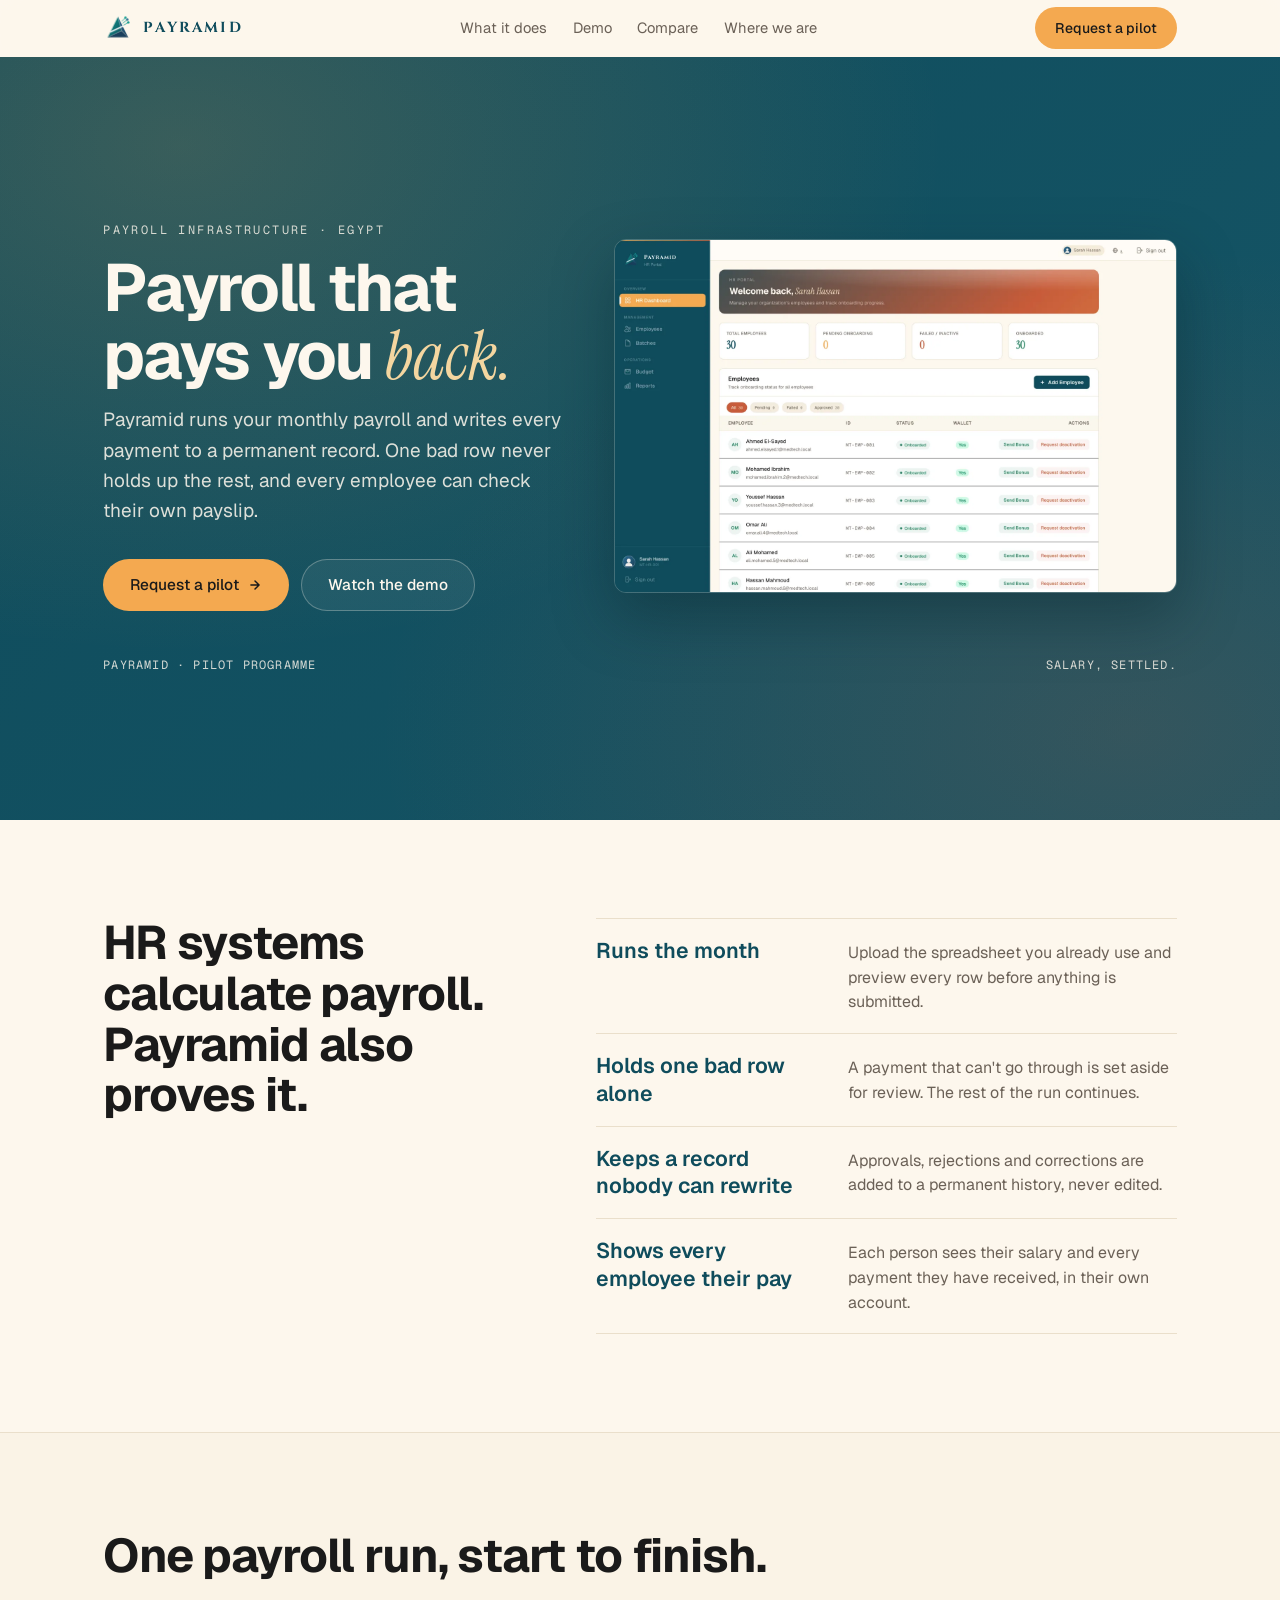
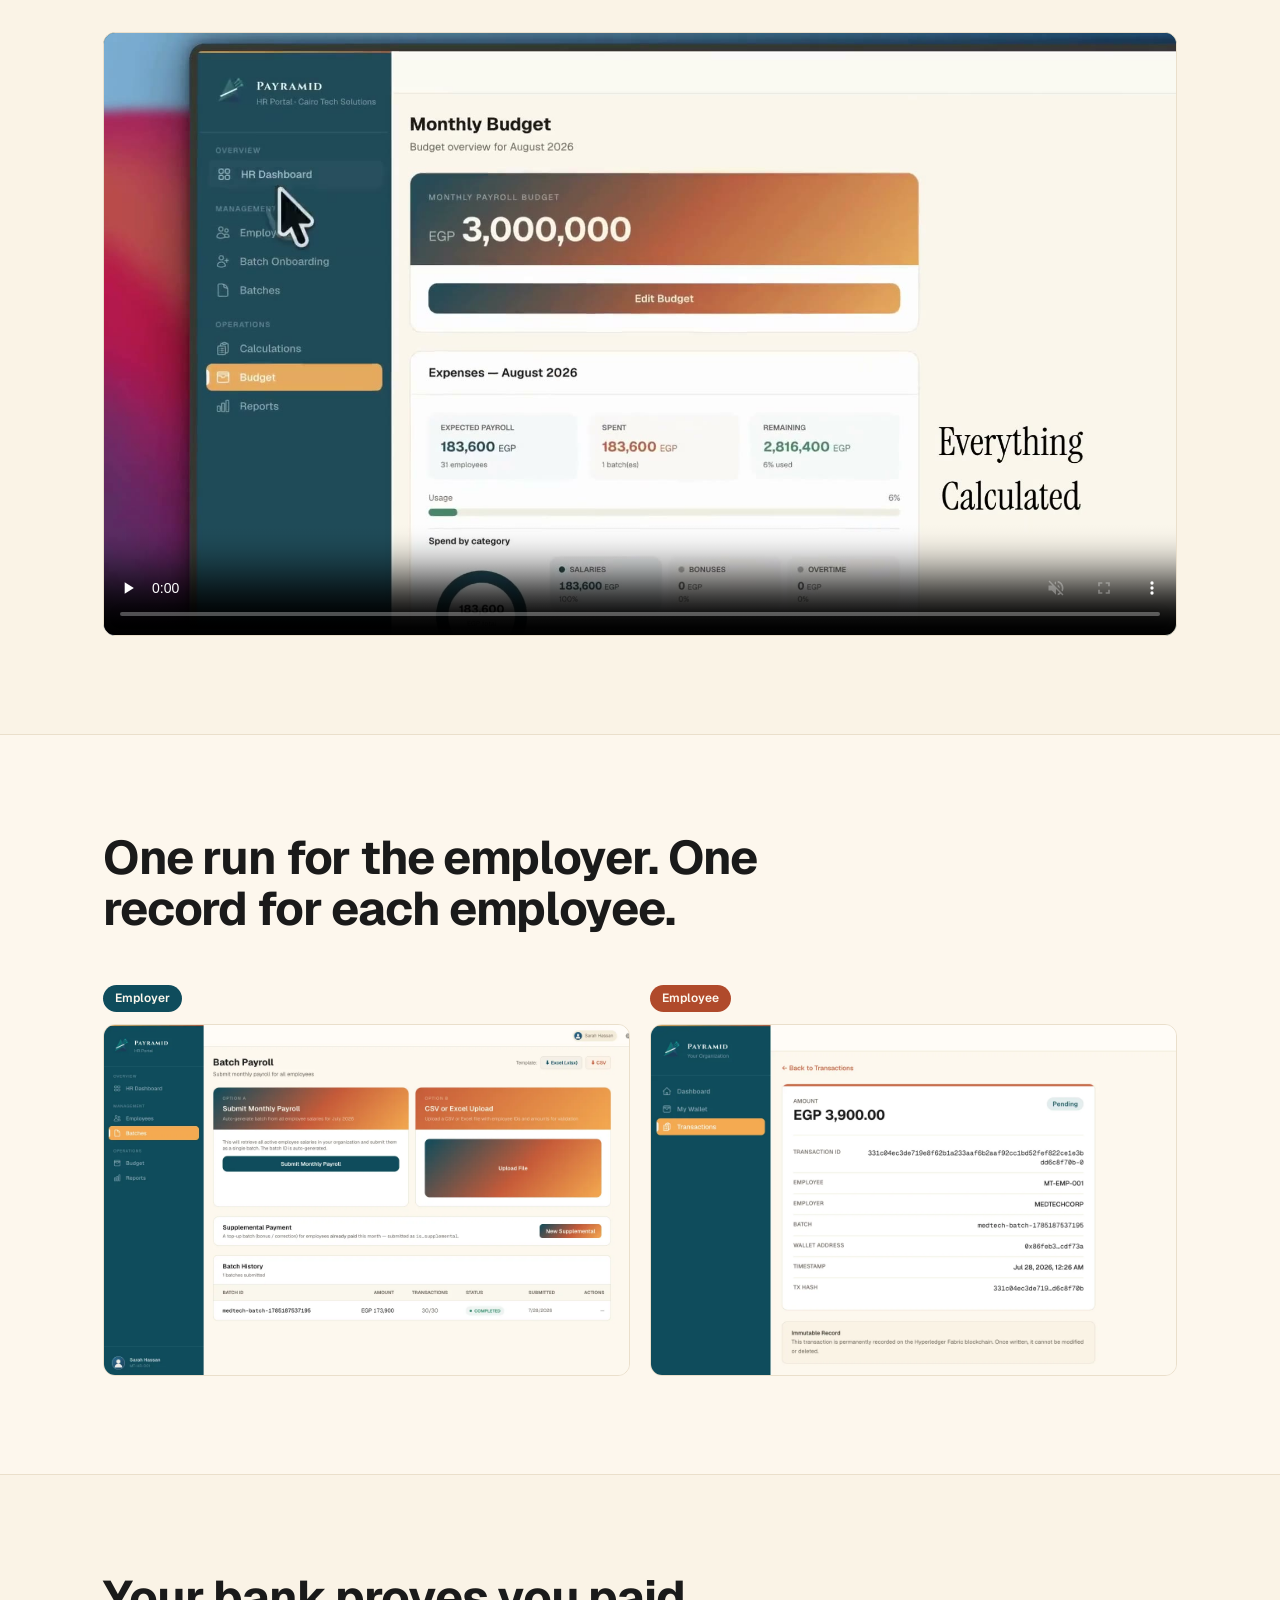
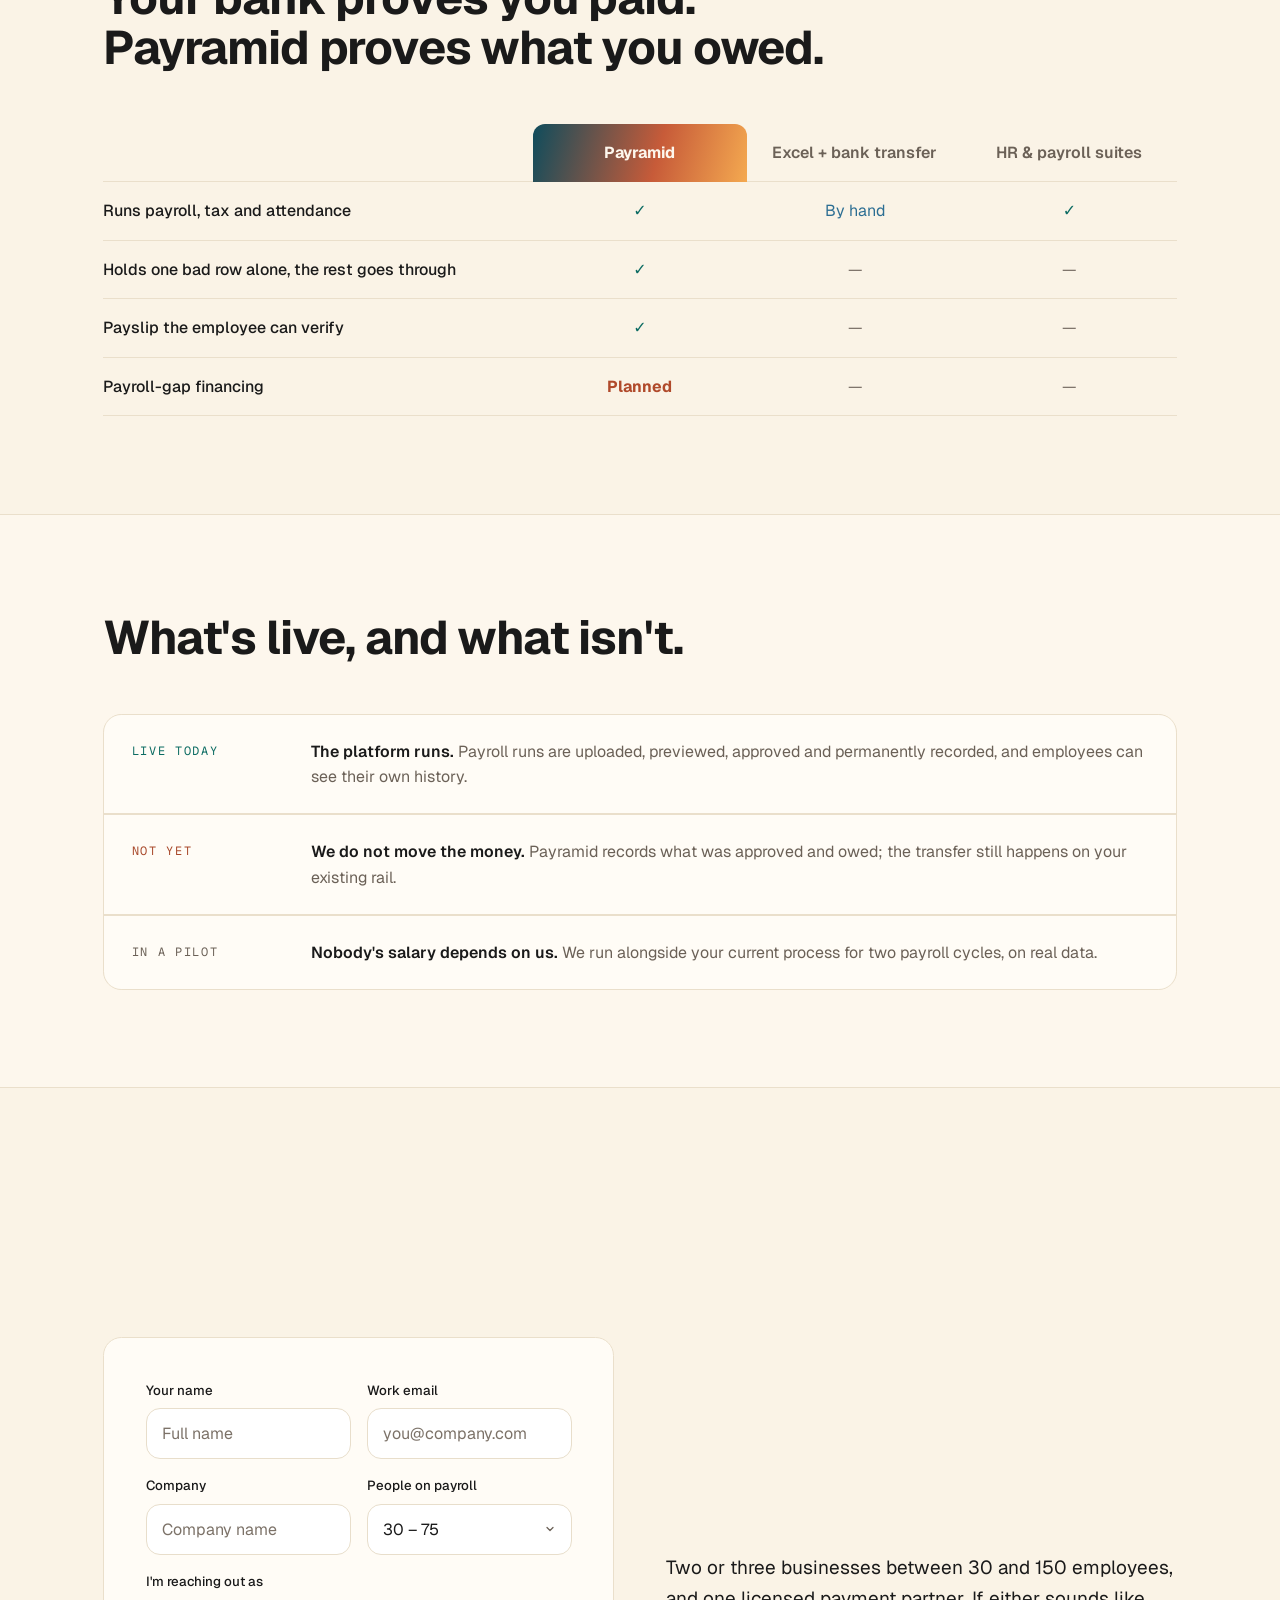
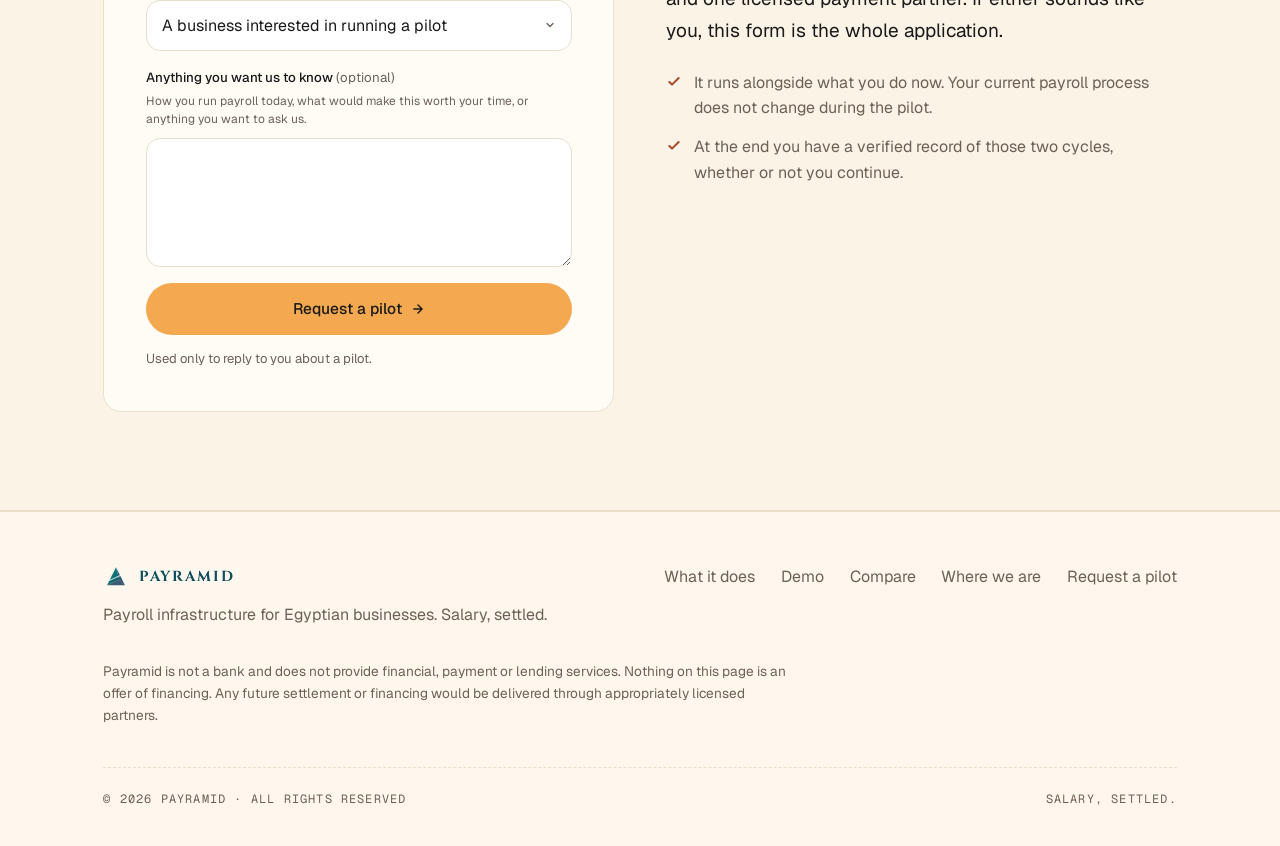
==== commit 5a83c736: "Build the nav logo the way the product does The mark in the nav now has the same pieces and timings " ====
--- a/index.html
+++ b/index.html
@@ -50,7 +50,7 @@
       href="https://fonts.googleapis.com/css2?family=Cinzel:wght@700&family=Geist:wght@400;500;600;700&family=Geist+Mono:wght@400&family=Instrument+Serif:ital@0;1&display=swap"
       rel="stylesheet"
     />
-    <link rel="stylesheet" href="/assets/styles.css?v=5" />
+    <link rel="stylesheet" href="/assets/styles.css?v=4" />
 
     <!-- Arms the scroll-reveal hidden state before first paint. If site.js
          never signals that it is running, this takes the class off again so
@@ -514,6 +514,6 @@
       </div>
     </footer>
 
-    <script src="/assets/site.js?v=5"></script>
+    <script src="/assets/site.js?v=4"></script>
   </body>
 </html>
--- a/assets/styles.css
+++ b/assets/styles.css
@@ -1926,3 +1926,237 @@
     animation: none !important;
   }
 }
+
+/* ---- Media-led sections ---------------------------------------------------
+   Hero screenshot, demo video, proof screenshots and the comparison table.
+   The page shows the product instead of describing it. */
+.hero__shot img,
+.shot img,
+.demo__video {
+  display: block;
+  width: 100%;
+  height: auto;
+  border-radius: 12px;
+}
+.hero__shot img {
+  border: 1px solid rgba(253, 247, 237, 0.18);
+  box-shadow: 0 24px 60px rgba(4, 28, 35, 0.35);
+}
+.demo__video {
+  background: var(--teal);
+  border: 1px solid var(--line);
+}
+.demo__note,
+.compare__note,
+.shot figcaption {
+  margin-top: 12px;
+  font-size: var(--fs-body);
+  line-height: 1.5;
+  color: var(--muted);
+}
+.shots {
+  display: grid;
+  gap: var(--grid-gap);
+}
+@media (min-width: 900px) {
+  .shots {
+    grid-template-columns: 1fr 1fr;
+  }
+}
+.shot {
+  margin: 0;
+}
+.shot img {
+  border: 1px solid var(--line);
+}
+.compare {
+  overflow-x: auto;
+}
+.compare__table {
+  width: 100%;
+  table-layout: fixed;
+  border-collapse: collapse;
+  font-size: var(--fs-body);
+}
+.compare__table thead td {
+  width: 40%;
+}
+/* all four columns stay on screen on a phone: the Payramid column is the
+   point of the table, so it must never sit behind a sideways scroll */
+@media (max-width: 559px) {
+  .compare__table {
+    font-size: 0.8rem;
+  }
+  .compare__table th,
+  .compare__table td {
+    padding: 12px 2px;
+  }
+  .compare__table thead td {
+    width: 27%;
+  }
+  .compare__table thead th {
+    overflow-wrap: normal;
+  }
+}
+.compare__table th,
+.compare__table td {
+  padding: 16px 14px;
+  border-bottom: 1px solid var(--line);
+  text-align: center;
+  vertical-align: middle;
+}
+.compare__table thead th {
+  font-weight: 600;
+  color: var(--muted);
+}
+.compare__table tbody th {
+  text-align: left;
+  font-weight: 500;
+  padding-left: 0;
+}
+.compare__table .compare__us {
+  background: #faf3e6;
+  color: var(--teal);
+  font-weight: 700;
+}
+.compare__table .yes {
+  color: var(--teal-text);
+  font-weight: 700;
+}
+.compare__table .no {
+  color: var(--placeholder);
+}
+/* the screenshot is the hero's evidence, so it gets the wider column */
+@media (min-width: 900px) {
+  .hero__inner {
+    grid-template-columns: 0.9fr 1.1fr;
+  }
+}
+
+/* ---- Colour and labels ----------------------------------------------------
+   The product's brand gradient (teal → copper → clay, from its index.css)
+   and its secondary colours come back as surfaces, not as decoration. */
+:root {
+  --brand-gradient: linear-gradient(105deg, #0f4c5c 0%, #c75b39 58%, #f4a950 100%);
+}
+.hero h1 .em-serif {
+  color: #f4d6a0;
+  opacity: 1;
+}
+.shot .shot__label {
+  display: inline-block;
+  margin: 0 0 12px;
+  padding: 5px 12px;
+  border-radius: 999px;
+  font-size: var(--fs-micro);
+  font-weight: 600;
+  line-height: 1.4;
+  color: #fdf7ed;
+}
+.shot .shot__label--employer {
+  background: var(--teal);
+}
+.shot .shot__label--employee {
+  background: var(--copper-text);
+}
+.compare__table thead .compare__us {
+  background: var(--brand-gradient);
+  color: #fdf7ed;
+  border-radius: 12px 12px 0 0;
+  border-bottom: 0;
+}
+.compare__table .compare__manual {
+  color: var(--steel);
+}
+.compare__table tbody .compare__us {
+  color: var(--copper-text);
+}
+.compare__table tbody .compare__us .yes {
+  color: var(--teal-text);
+}
+/* pilot: the sentence sits beside the form, level with its top edge */
+.pilot__aside .lede {
+  margin-top: 0;
+  margin-bottom: 24px;
+}
+/* nav logo: same build as the product, scaled to a 30px mark */
+.brand svg {
+  overflow: visible;
+}
+@keyframes pmRiseSm {
+  from {
+    opacity: 0;
+    transform: translateY(9px);
+  }
+  to {
+    opacity: 1;
+    transform: translateY(0);
+  }
+}
+.brand .pm-letter {
+  animation-name: pmRiseSm;
+}
+/* on one column the qualifying sentence comes before the form, not after */
+@media (max-width: 899px) {
+  .pilot__aside {
+    order: -1;
+  }
+}
+
+/* pilot: no panel. The text is centred against the height of the form. */
+@media (min-width: 900px) {
+  .split--form {
+    grid-template-columns: 1fr 1fr;
+    align-items: center;
+  }
+}
+.pilot__aside .lede {
+  max-width: none;
+  color: var(--ink);
+}
+@media (min-width: 1920px) {
+  .split--form .form-card {
+    max-width: none;
+  }
+}
+
+/* ---- What it does: one statement, four plain lines. No cards, no icons. */
+.what {
+  display: grid;
+  gap: var(--space-head);
+}
+.what__list {
+  margin: 0;
+  border-top: 1px solid var(--line);
+}
+.what__list > div {
+  display: grid;
+  gap: 4px 32px;
+  padding: 18px 0;
+  border-bottom: 1px solid var(--line);
+}
+.what__list dt {
+  font-size: var(--fs-h3);
+  font-weight: 600;
+  line-height: 1.3;
+  color: var(--teal);
+}
+.what__list dd {
+  margin: 0;
+  font-size: var(--fs-body);
+  line-height: 1.55;
+  color: var(--muted);
+}
+@media (min-width: 700px) {
+  .what__list > div {
+    grid-template-columns: minmax(0, 0.8fr) minmax(0, 1.2fr);
+    align-items: baseline;
+  }
+}
+@media (min-width: 1100px) {
+  .what {
+    grid-template-columns: minmax(0, 0.85fr) minmax(0, 1.15fr);
+    gap: clamp(40px, 5vw, 96px);
+    align-items: start;
+  }
+}
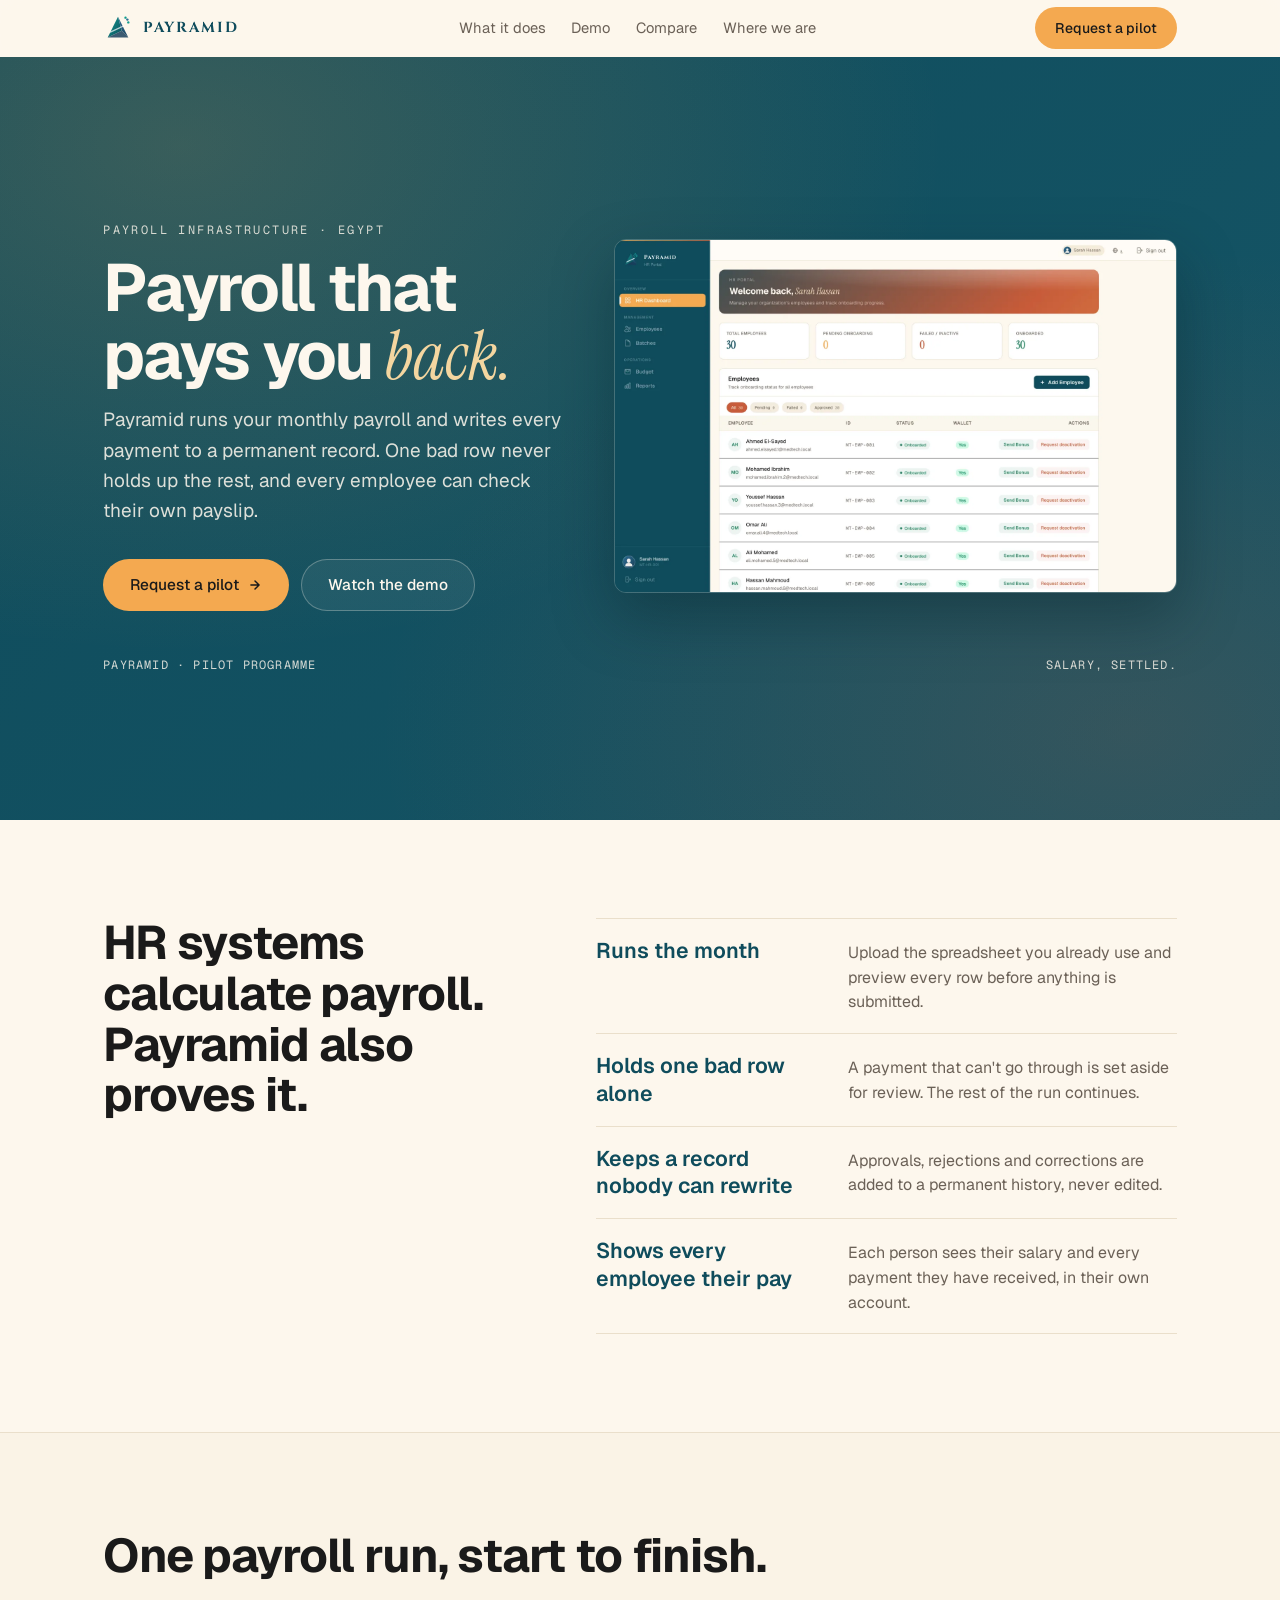
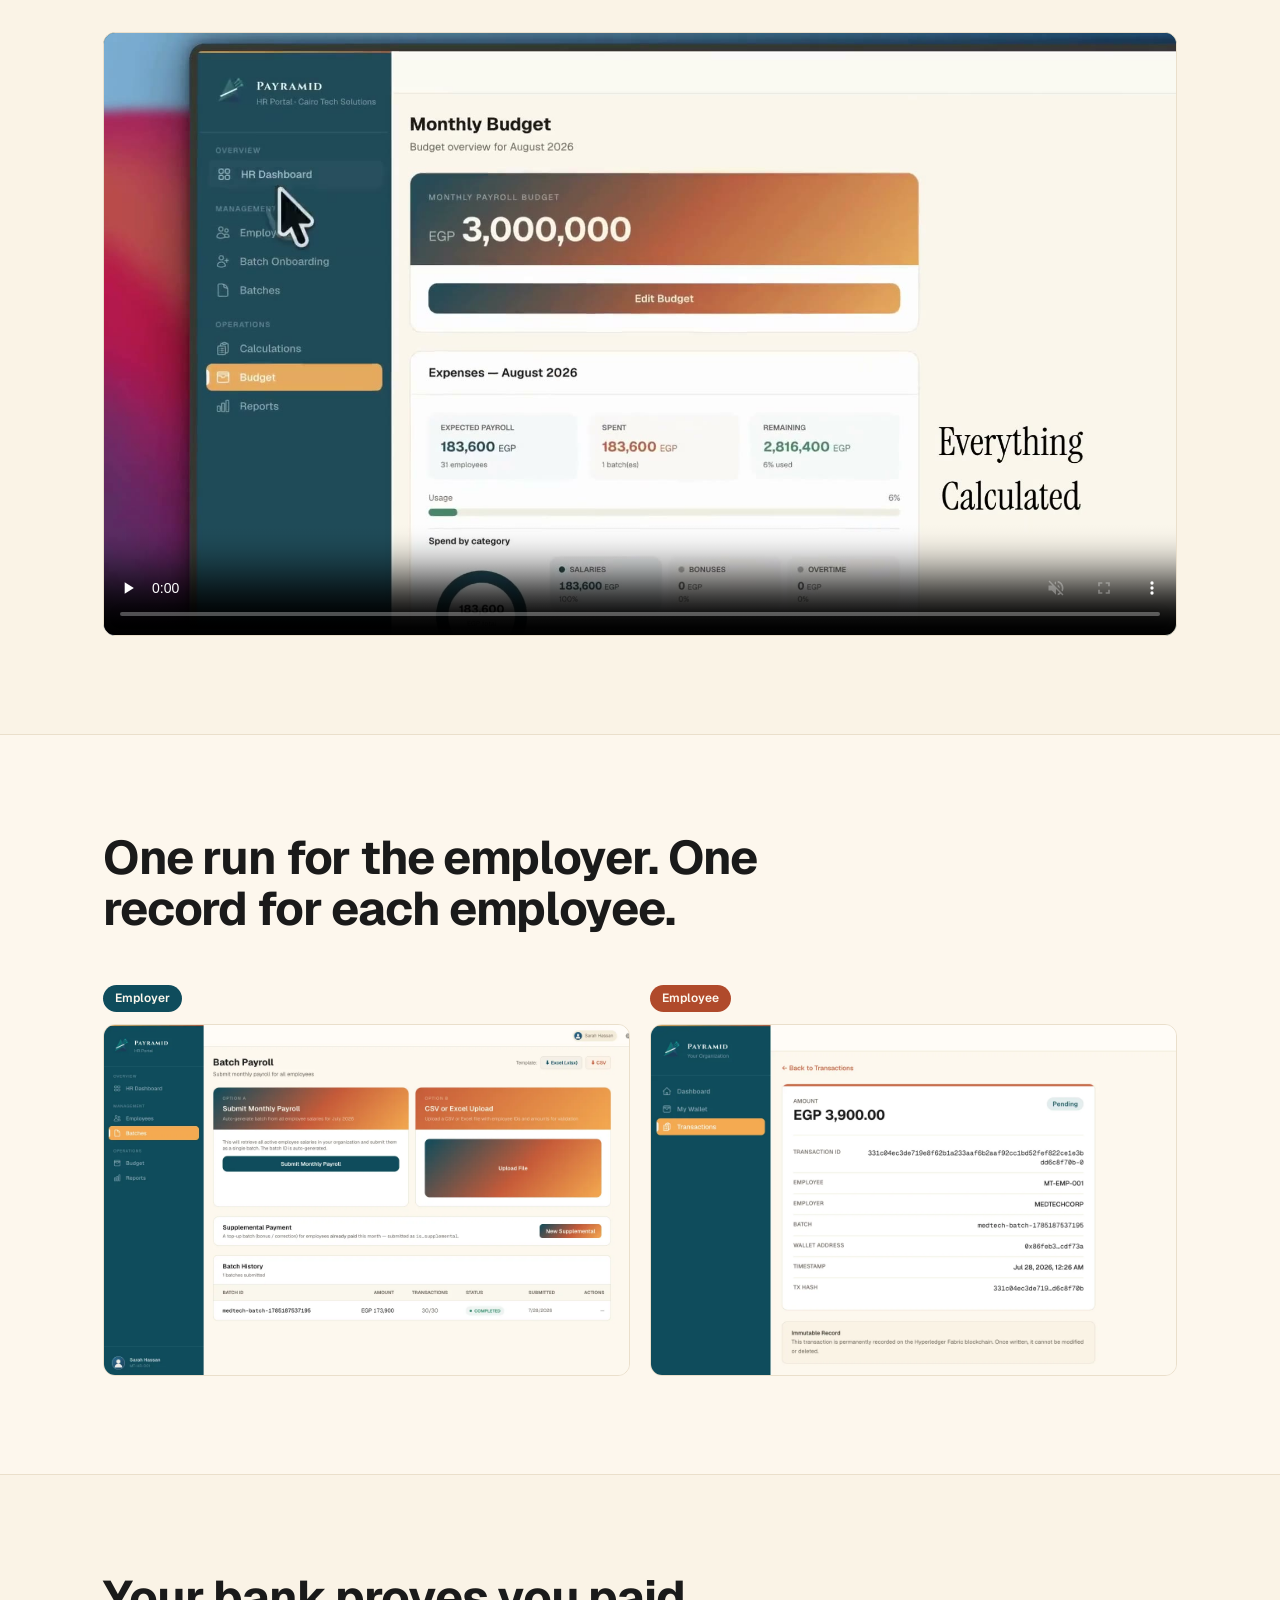
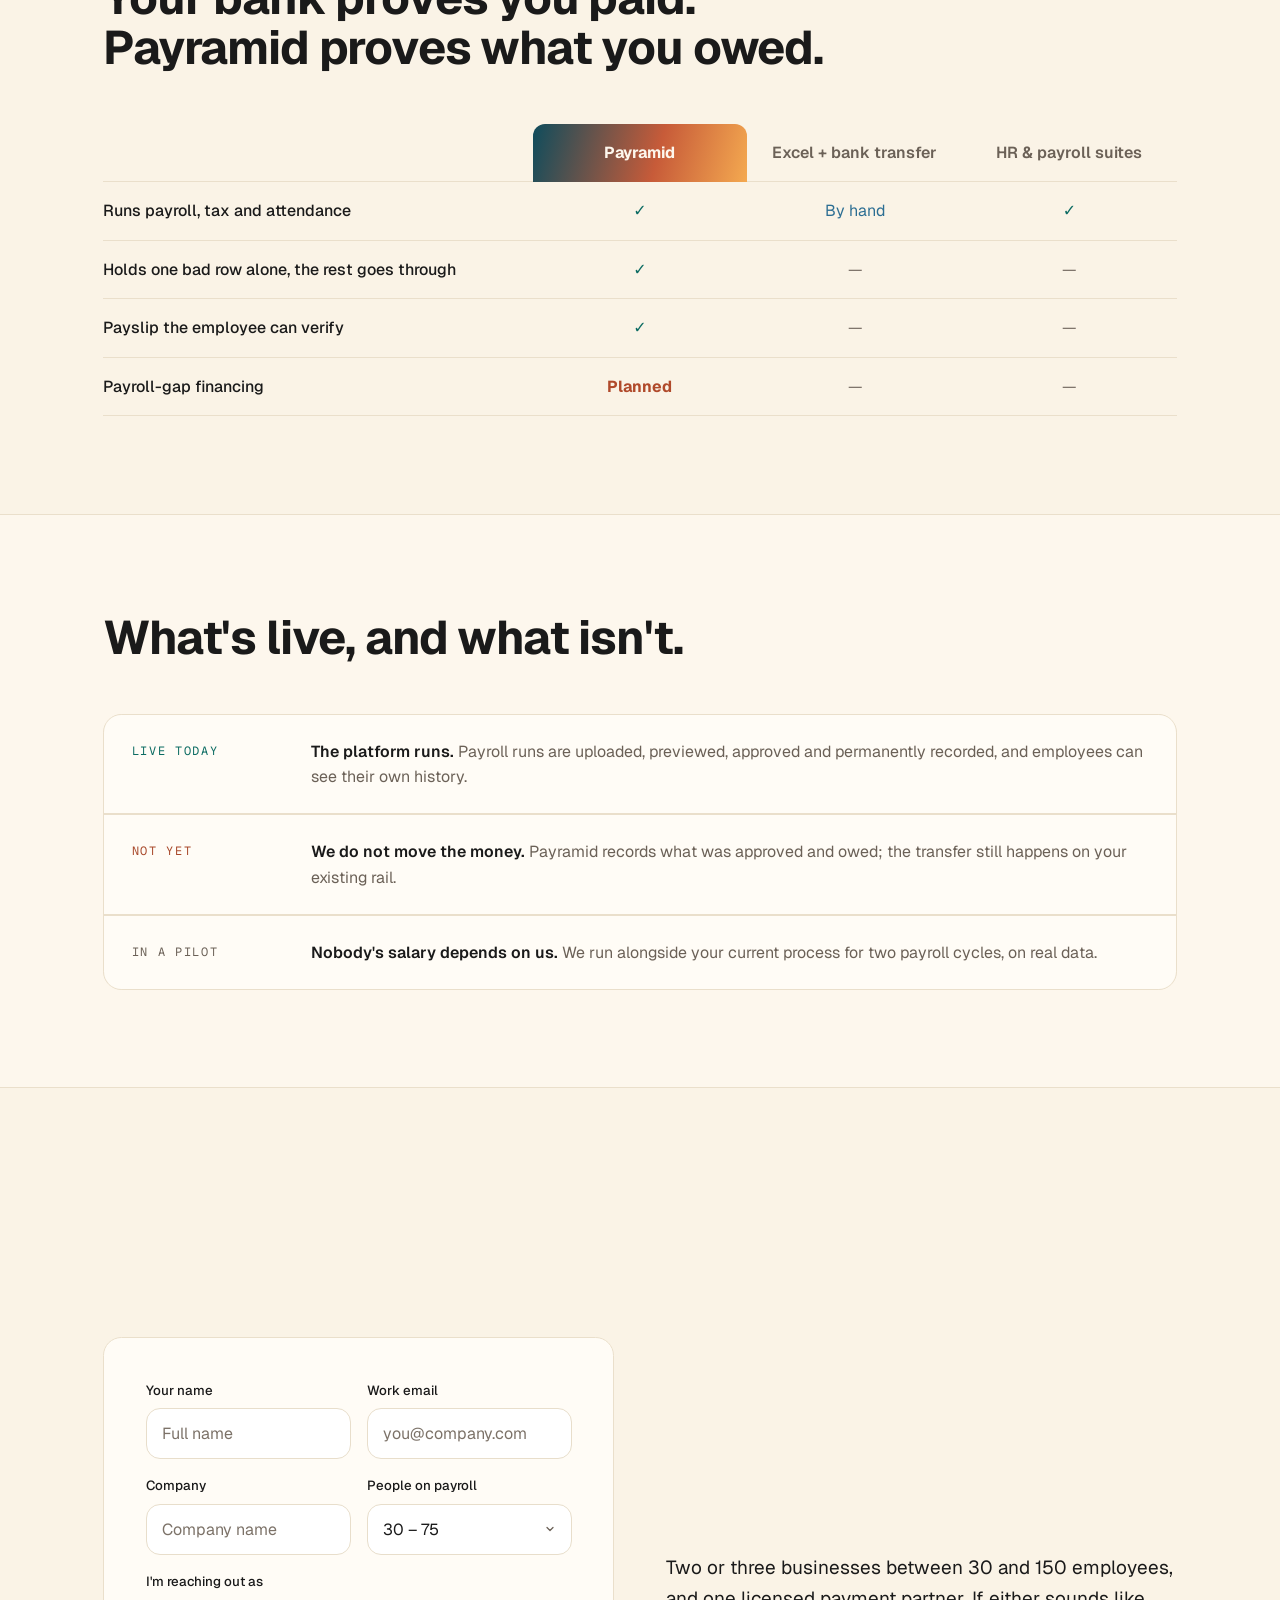
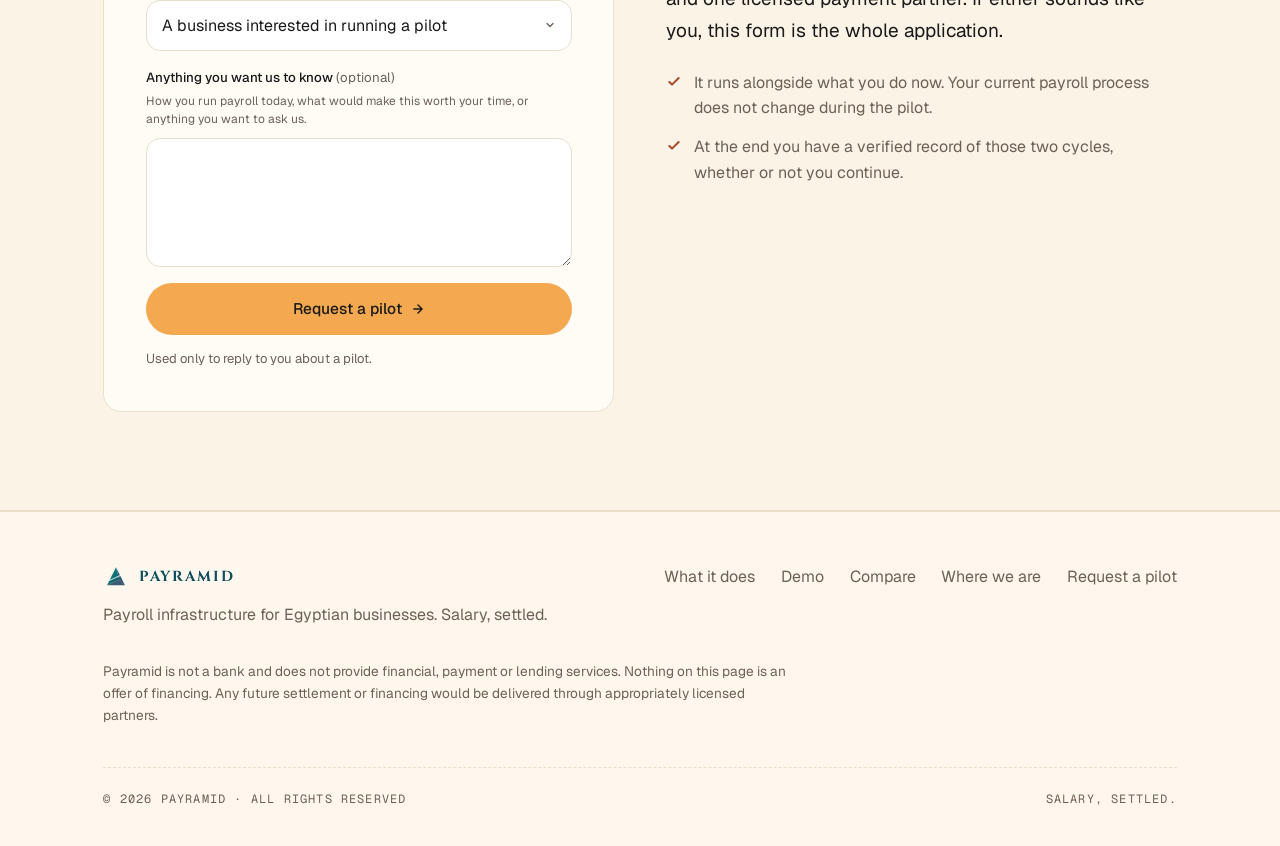
==== commit bde657b4: "Add a short account of what the platform does With the long sections gone the headlines were catchy " ====
--- a/index.html
+++ b/index.html
@@ -114,18 +114,15 @@
                 <stop offset="0%" stop-color="#2C6E93" /><stop offset="100%" stop-color="#1A3F5C" />
               </linearGradient>
             </defs>
-            <polygon class="pm-logo-piece" style="animation-delay: 140ms" points="32,8 10,52 40,38" fill="url(#navG)" />
-            <polygon class="pm-logo-piece" style="animation-delay: 250ms" points="32,8 54,52 40,38" fill="url(#navB)" />
-            <polygon class="pm-logo-piece" style="animation-delay: 0ms" points="10,52 54,52 40,38" fill="#1A3F5C" opacity="0.85" />
-            <polygon class="pm-logo-piece" style="animation-delay: 380ms" points="16,42 46,28 44,26 14,40" fill="white" opacity="0.7" />
-            <line class="pm-logo-piece" style="animation-delay: 500ms" x1="40" y1="18" x2="48" y2="10" stroke="#0F9B8E" stroke-width="1.5" />
-            <line class="pm-logo-piece" style="animation-delay: 560ms" x1="42" y1="22" x2="52" y2="14" stroke="#0F9B8E" stroke-width="1.5" />
-            <line class="pm-logo-piece" style="animation-delay: 620ms" x1="44" y1="26" x2="54" y2="20" stroke="#0F9B8E" stroke-width="1.5" />
-            <circle class="pm-logo-piece" style="animation-delay: 700ms" cx="48" cy="10" r="2.5" fill="#0F9B8E" />
-            <circle class="pm-logo-piece" style="animation-delay: 760ms" cx="52" cy="14" r="2.5" fill="#2C6E93" />
-            <circle class="pm-logo-piece" style="animation-delay: 820ms" cx="54" cy="20" r="2.5" fill="#0F9B8E" />
+            <polygon points="32,8 10,52 40,38" fill="url(#navG)" />
+            <polygon points="32,8 54,52 40,38" fill="url(#navB)" />
+            <polygon points="10,52 54,52 40,38" fill="#1A3F5C" opacity="0.85" />
+            <polygon points="16,42 46,28 44,26 14,40" fill="white" opacity="0.7" />
+            <circle cx="48" cy="10" r="2.5" fill="#0F9B8E" />
+            <circle cx="52" cy="14" r="2.5" fill="#2C6E93" />
+            <circle cx="54" cy="20" r="2.5" fill="#0F9B8E" />
           </svg>
-          <span class="brand__word" aria-hidden="true"><span class="pm-letter" style="animation-delay: 900ms">P</span><span class="pm-letter" style="animation-delay: 955ms">A</span><span class="pm-letter" style="animation-delay: 1010ms">Y</span><span class="pm-letter" style="animation-delay: 1065ms">R</span><span class="pm-letter" style="animation-delay: 1120ms">A</span><span class="pm-letter" style="animation-delay: 1175ms">M</span><span class="pm-letter" style="animation-delay: 1230ms">I</span><span class="pm-letter" style="animation-delay: 1285ms">D</span></span>
+          <span class="brand__word">PAYRAMID</span>
         </a>
 
         <!-- Two copies of the section links: the inline rail from 900px up,
--- a/assets/styles.css
+++ b/assets/styles.css
@@ -2079,23 +2079,6 @@
   margin-top: 0;
   margin-bottom: 24px;
 }
-/* nav logo: same build as the product, scaled to a 30px mark */
-.brand svg {
-  overflow: visible;
-}
-@keyframes pmRiseSm {
-  from {
-    opacity: 0;
-    transform: translateY(9px);
-  }
-  to {
-    opacity: 1;
-    transform: translateY(0);
-  }
-}
-.brand .pm-letter {
-  animation-name: pmRiseSm;
-}
 /* on one column the qualifying sentence comes before the form, not after */
 @media (max-width: 899px) {
   .pilot__aside {
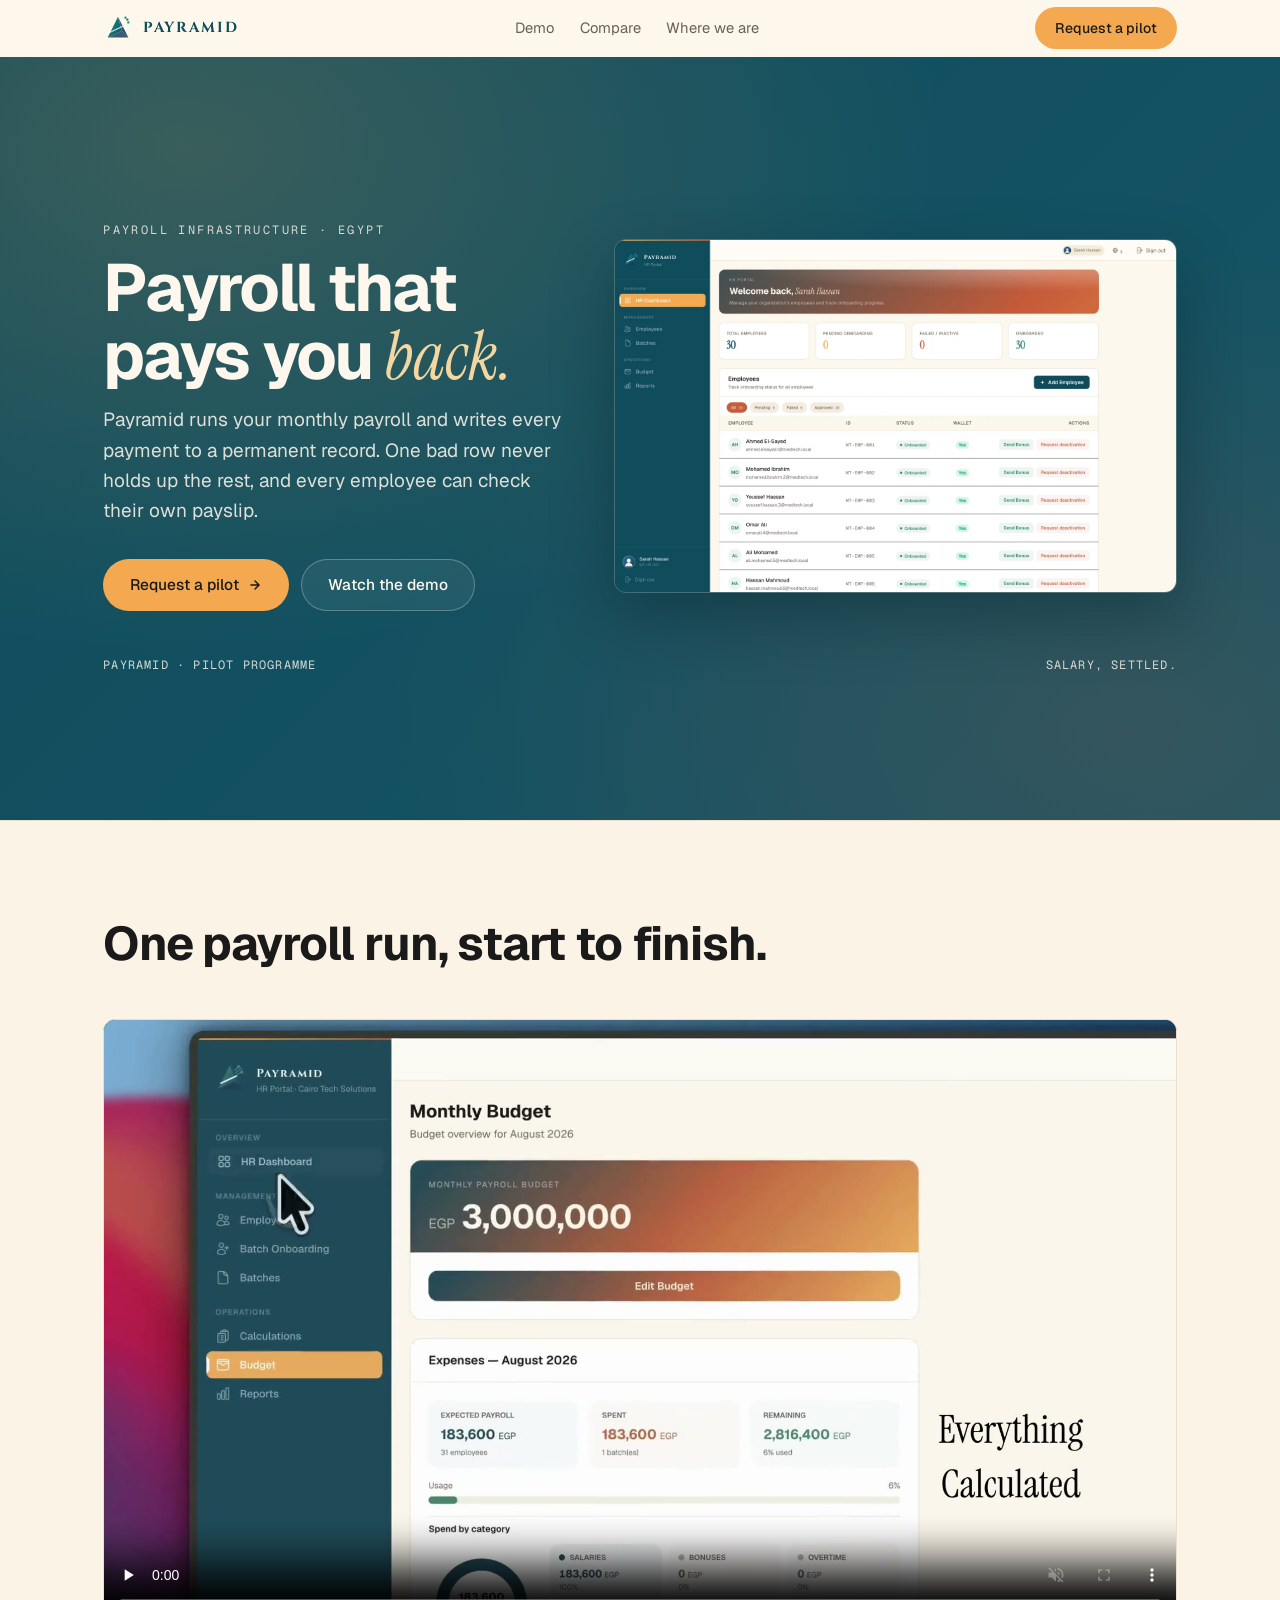
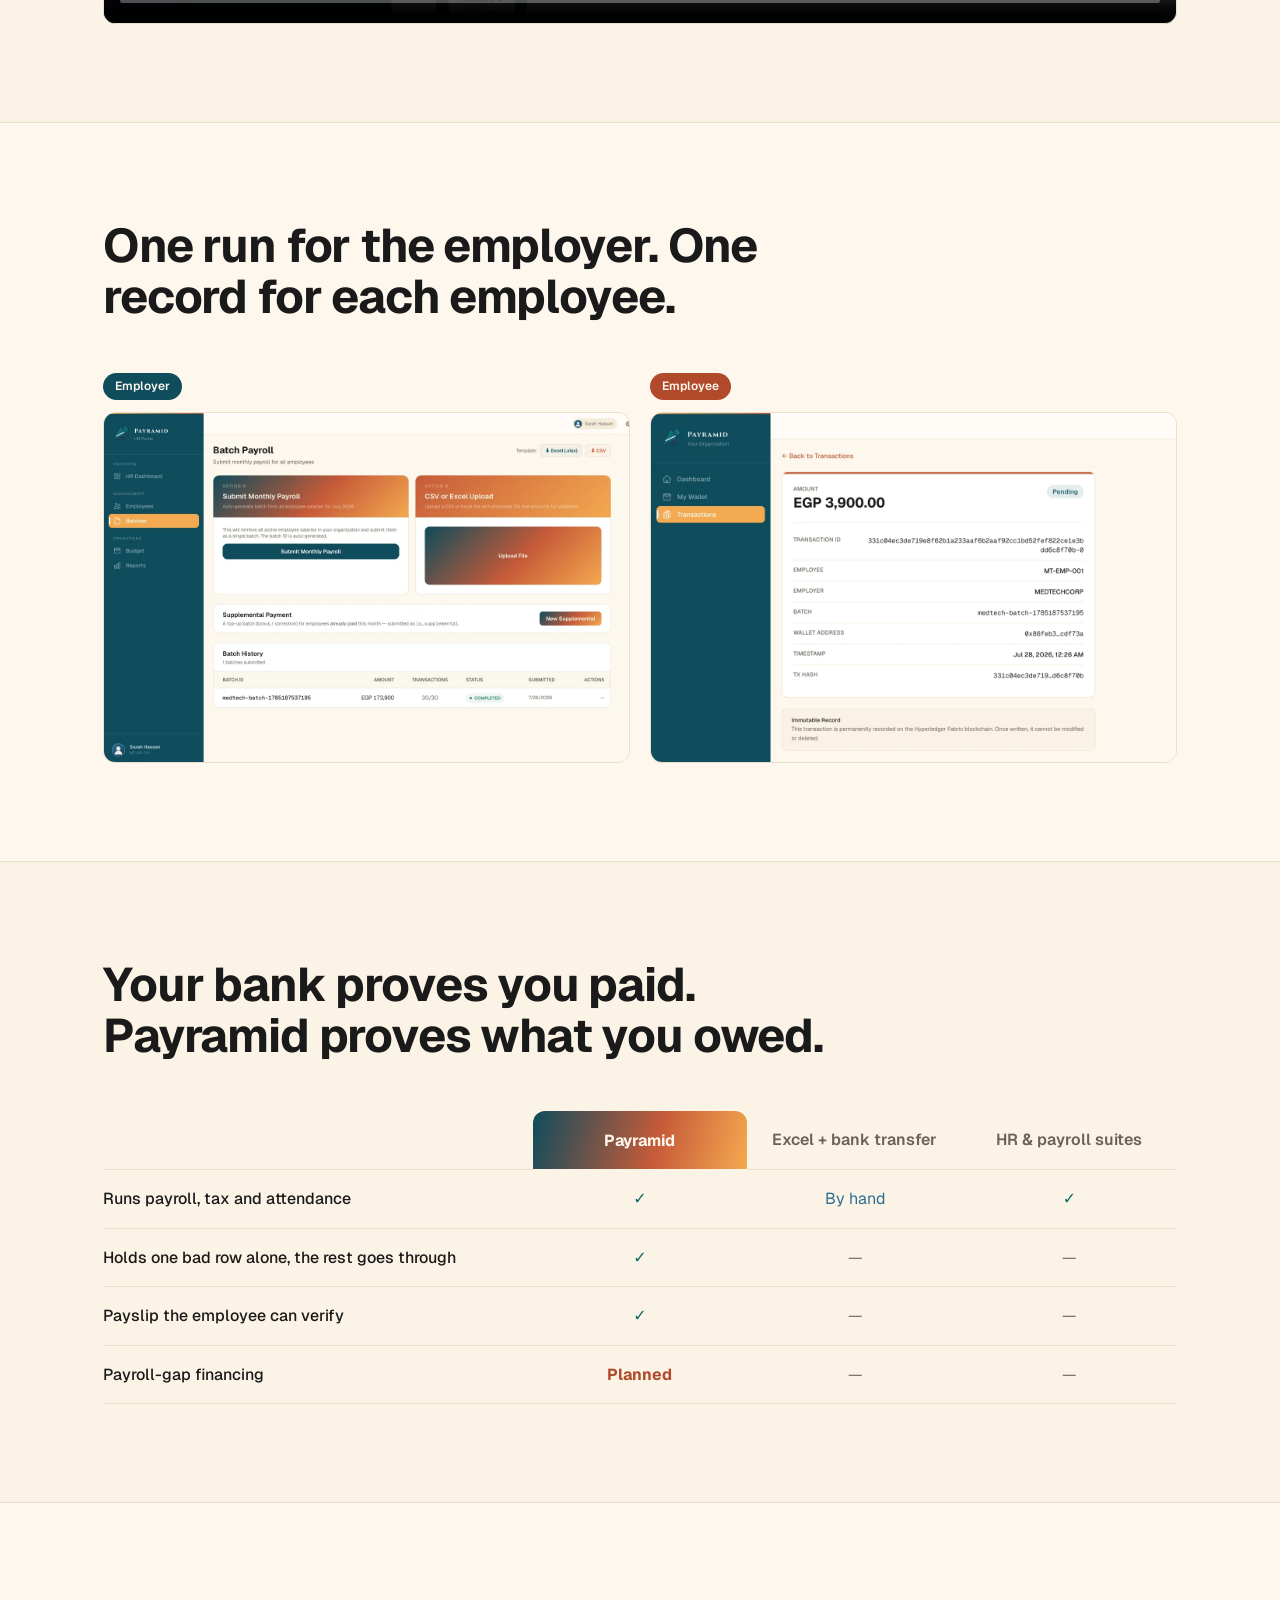
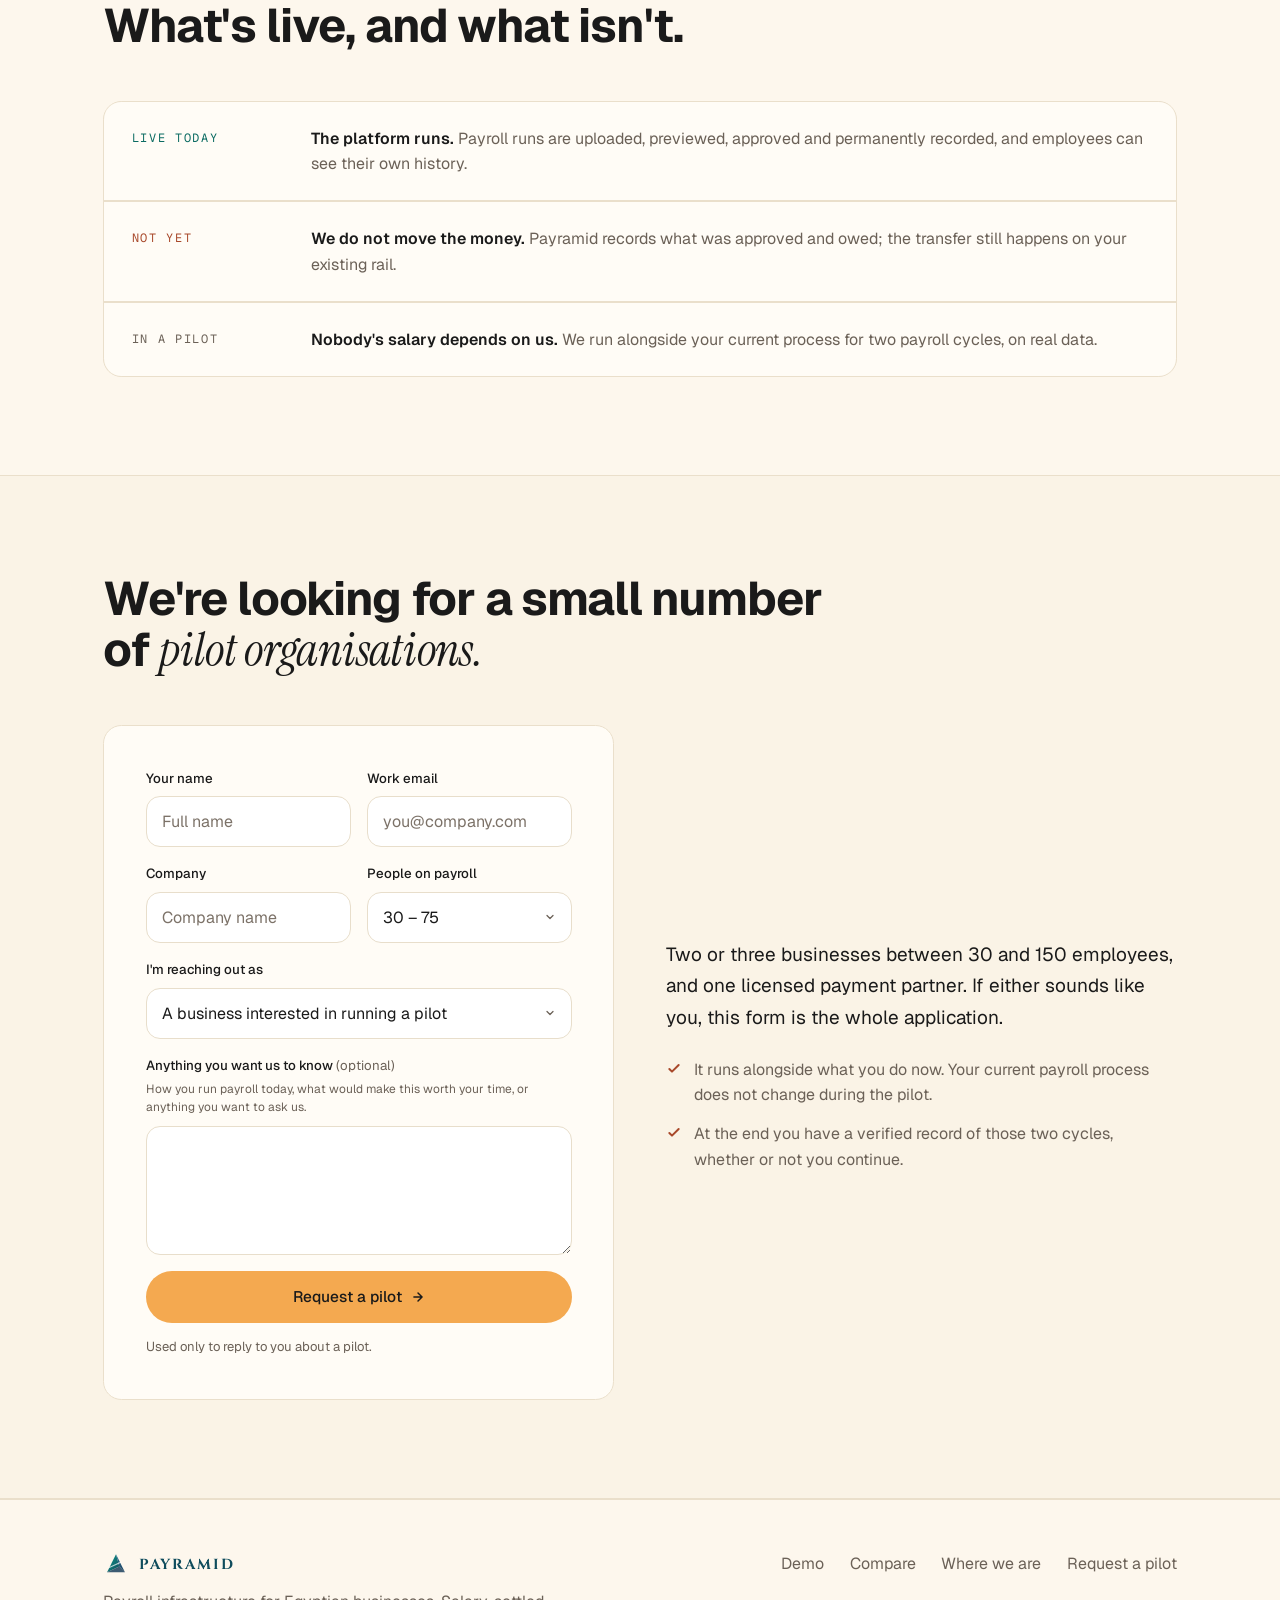
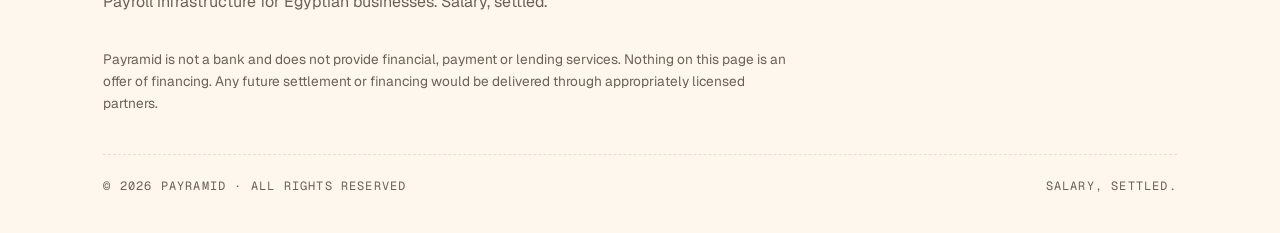
==== commit a8cab85b: "Rebuild the page around the demo, screenshots and a comparison Nine sections become five: hero, demo" ====
--- a/index.html
+++ b/index.html
@@ -129,7 +129,6 @@
              and the disclosure below it. Exactly one is ever displayed, so
              only one is ever in the accessibility tree. Keep them in sync. -->
         <nav class="nav__links" aria-label="Primary">
-          <a href="#what">What it does</a>
           <a href="#demo">Demo</a>
           <a href="#compare">Compare</a>
           <a href="#status">Where we are</a>
@@ -144,8 +143,7 @@
               <span class="nav__menu-label">Menu</span>
             </summary>
             <nav class="nav__panel" aria-label="Primary">
-              <a href="#what">What it does</a>
-          <a href="#demo">Demo</a>
+              <a href="#demo">Demo</a>
               <a href="#compare">Compare</a>
               <a href="#status">Where we are</a>
             </nav>
@@ -188,31 +186,6 @@
             <span>PAYRAMID · PILOT PROGRAMME</span>
             <span>SALARY, SETTLED.</span>
           </div>
-        </div>
-      </section>
-
-      <!-- ══ What it does ═══════════════════════════════════════════════════ -->
-      <section class="section" id="what">
-        <div class="wrap what">
-          <h2 class="h2">HR systems calculate payroll. Payramid also proves it.</h2>
-          <dl class="what__list">
-            <div>
-              <dt>Runs the month</dt>
-              <dd>Upload the spreadsheet you already use and preview every row before anything is submitted.</dd>
-            </div>
-            <div>
-              <dt>Holds one bad row alone</dt>
-              <dd>A payment that can't go through is set aside for review. The rest of the run continues.</dd>
-            </div>
-            <div>
-              <dt>Keeps a record nobody can rewrite</dt>
-              <dd>Approvals, rejections and corrections are added to a permanent history, never edited.</dd>
-            </div>
-            <div>
-              <dt>Shows every employee their pay</dt>
-              <dd>Each person sees their salary and every payment they have received, in their own account.</dd>
-            </div>
-          </dl>
         </div>
       </section>
 
@@ -489,8 +462,7 @@
           </div>
 
           <div class="footer__links">
-            <a href="#what">What it does</a>
-          <a href="#demo">Demo</a>
+            <a href="#demo">Demo</a>
             <a href="#compare">Compare</a>
             <a href="#status">Where we are</a>
             <a href="#pilot">Request a pilot</a>
--- a/assets/styles.css
+++ b/assets/styles.css
@@ -2102,44 +2102,3 @@
     max-width: none;
   }
 }
-
-/* ---- What it does: one statement, four plain lines. No cards, no icons. */
-.what {
-  display: grid;
-  gap: var(--space-head);
-}
-.what__list {
-  margin: 0;
-  border-top: 1px solid var(--line);
-}
-.what__list > div {
-  display: grid;
-  gap: 4px 32px;
-  padding: 18px 0;
-  border-bottom: 1px solid var(--line);
-}
-.what__list dt {
-  font-size: var(--fs-h3);
-  font-weight: 600;
-  line-height: 1.3;
-  color: var(--teal);
-}
-.what__list dd {
-  margin: 0;
-  font-size: var(--fs-body);
-  line-height: 1.55;
-  color: var(--muted);
-}
-@media (min-width: 700px) {
-  .what__list > div {
-    grid-template-columns: minmax(0, 0.8fr) minmax(0, 1.2fr);
-    align-items: baseline;
-  }
-}
-@media (min-width: 1100px) {
-  .what {
-    grid-template-columns: minmax(0, 0.85fr) minmax(0, 1.15fr);
-    gap: clamp(40px, 5vw, 96px);
-    align-items: start;
-  }
-}
